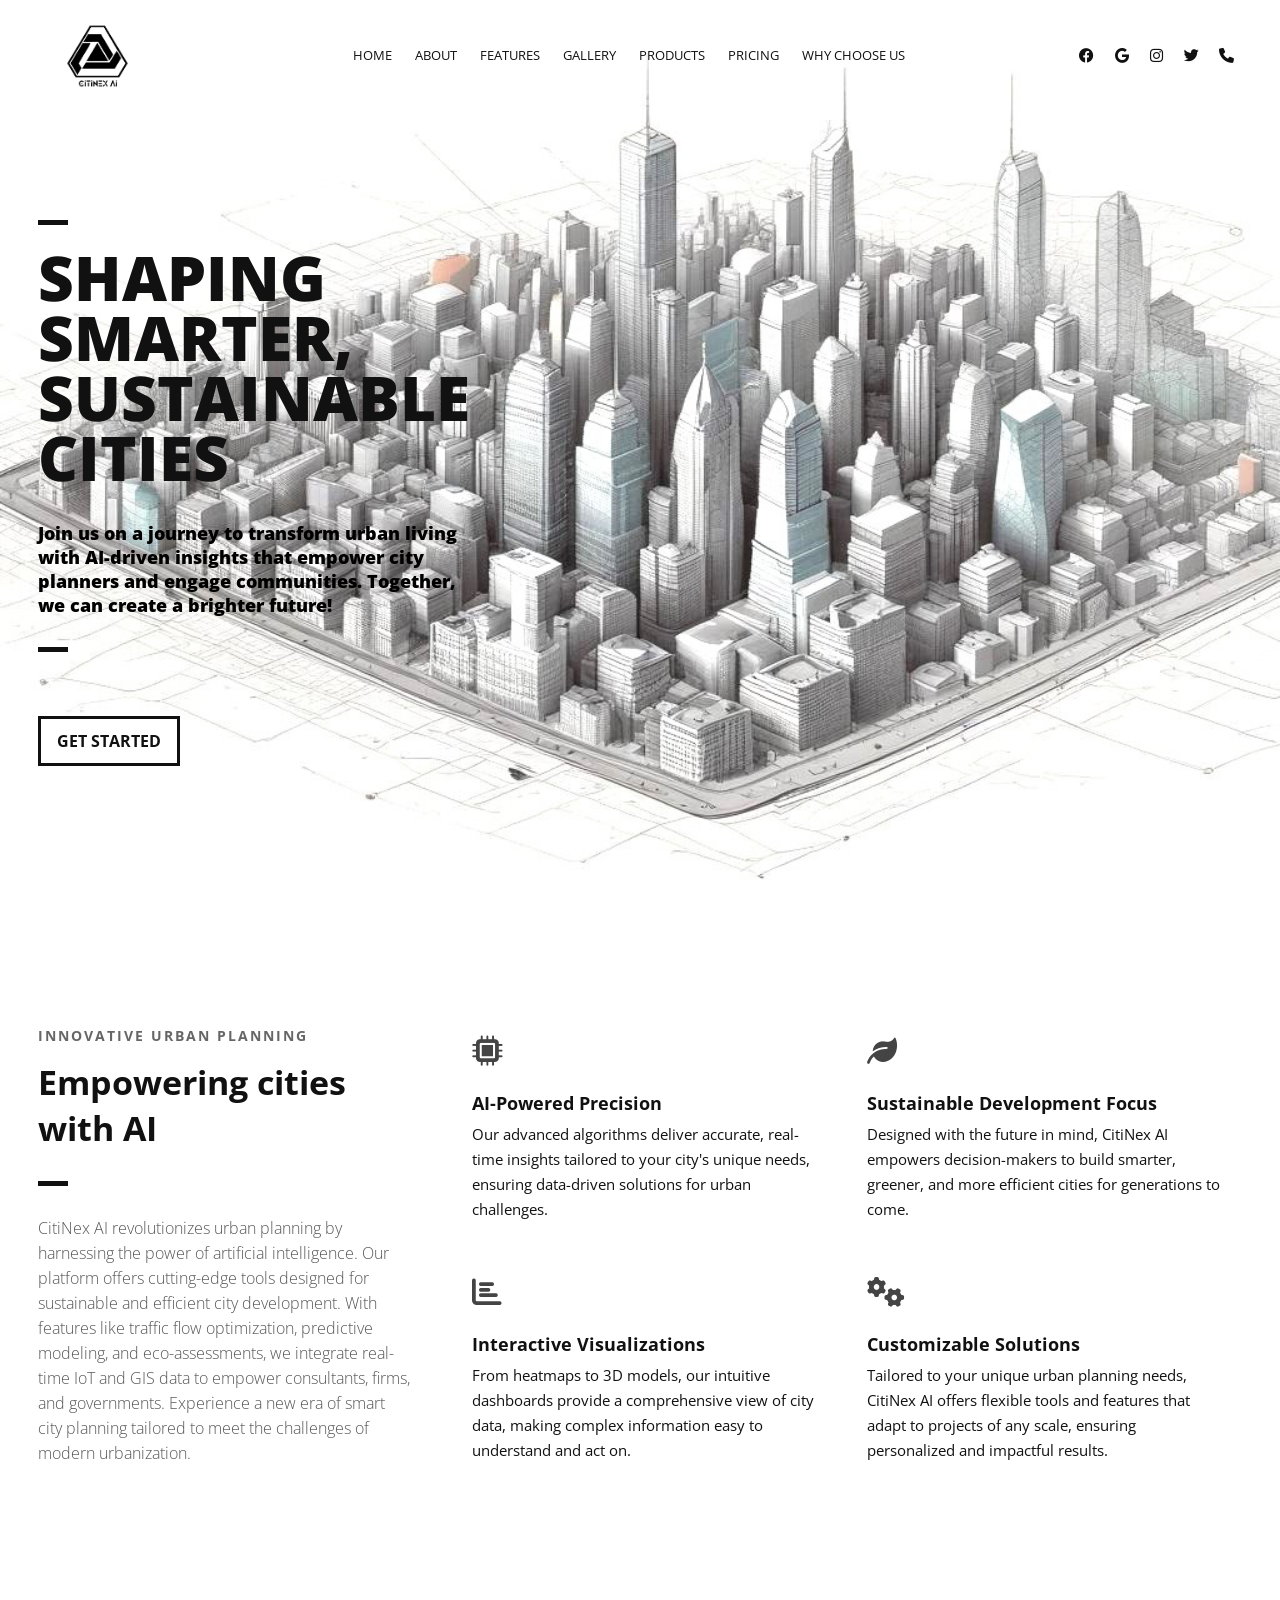
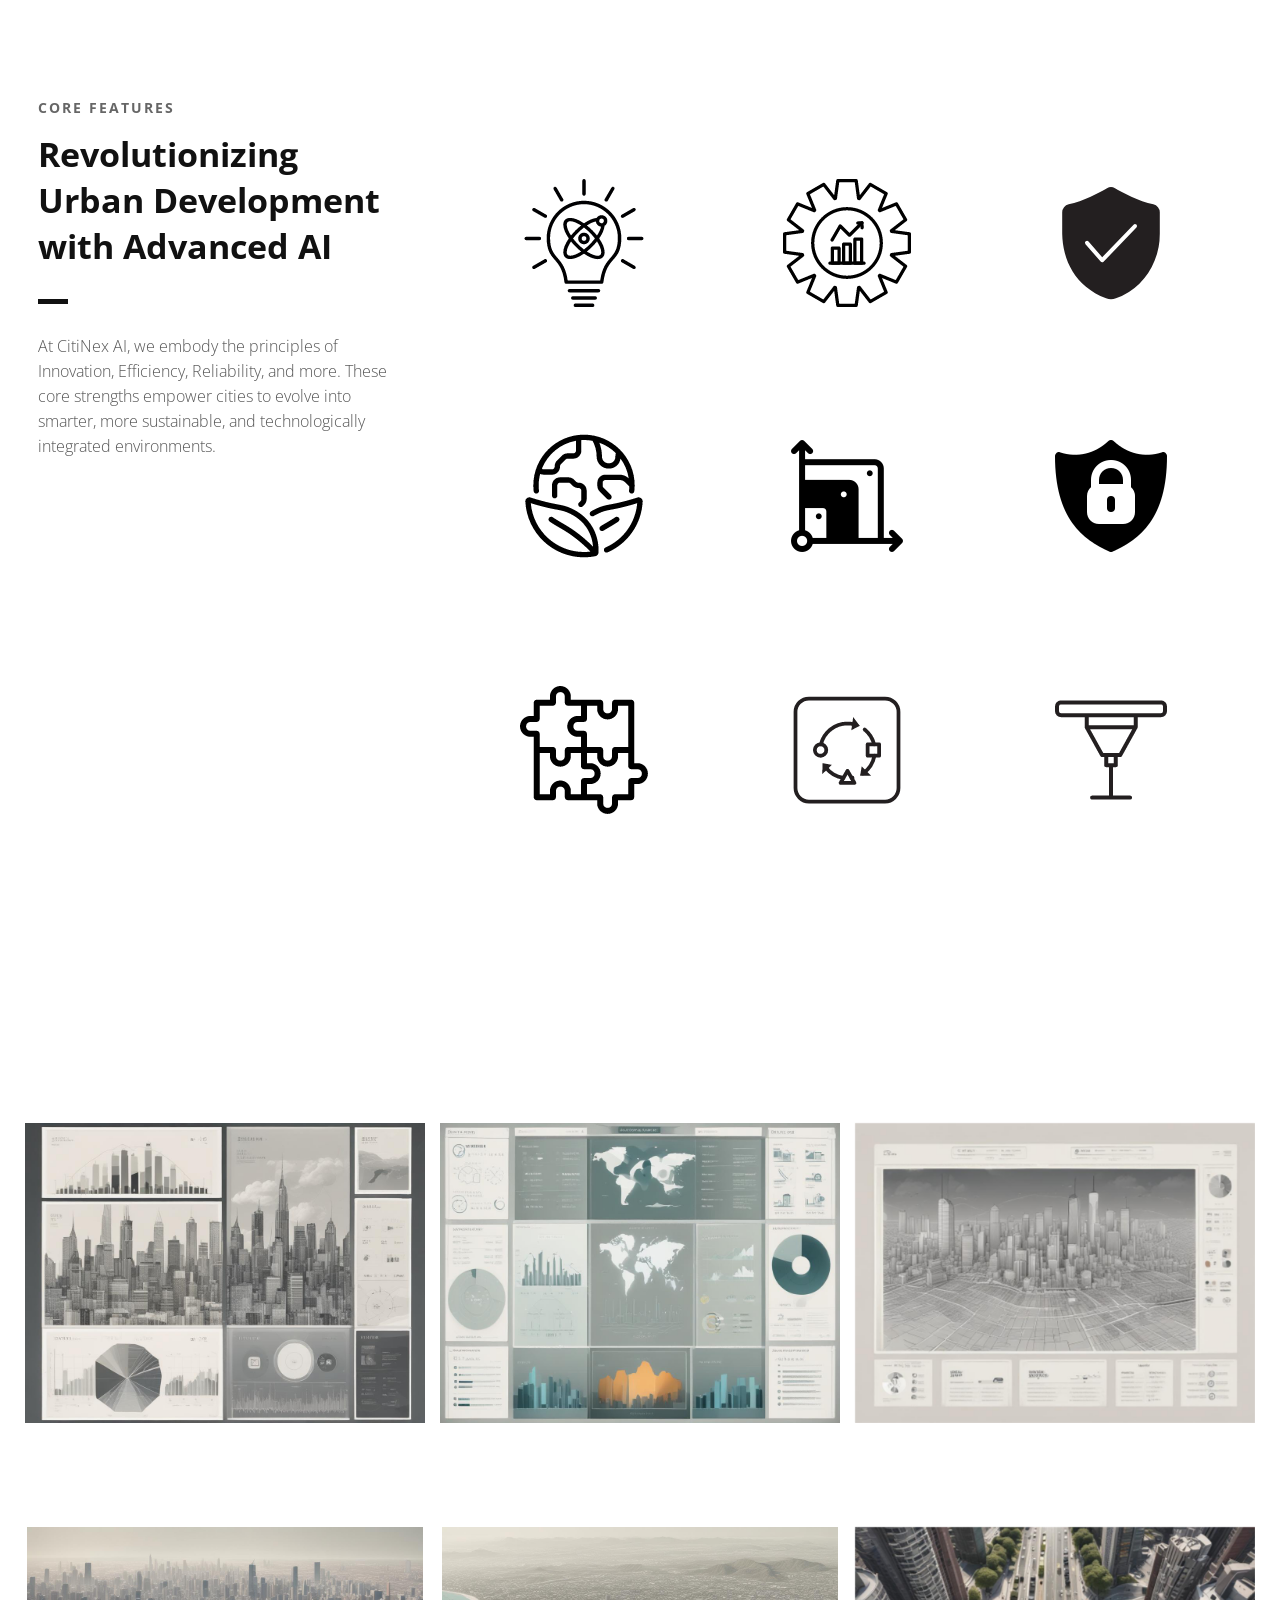
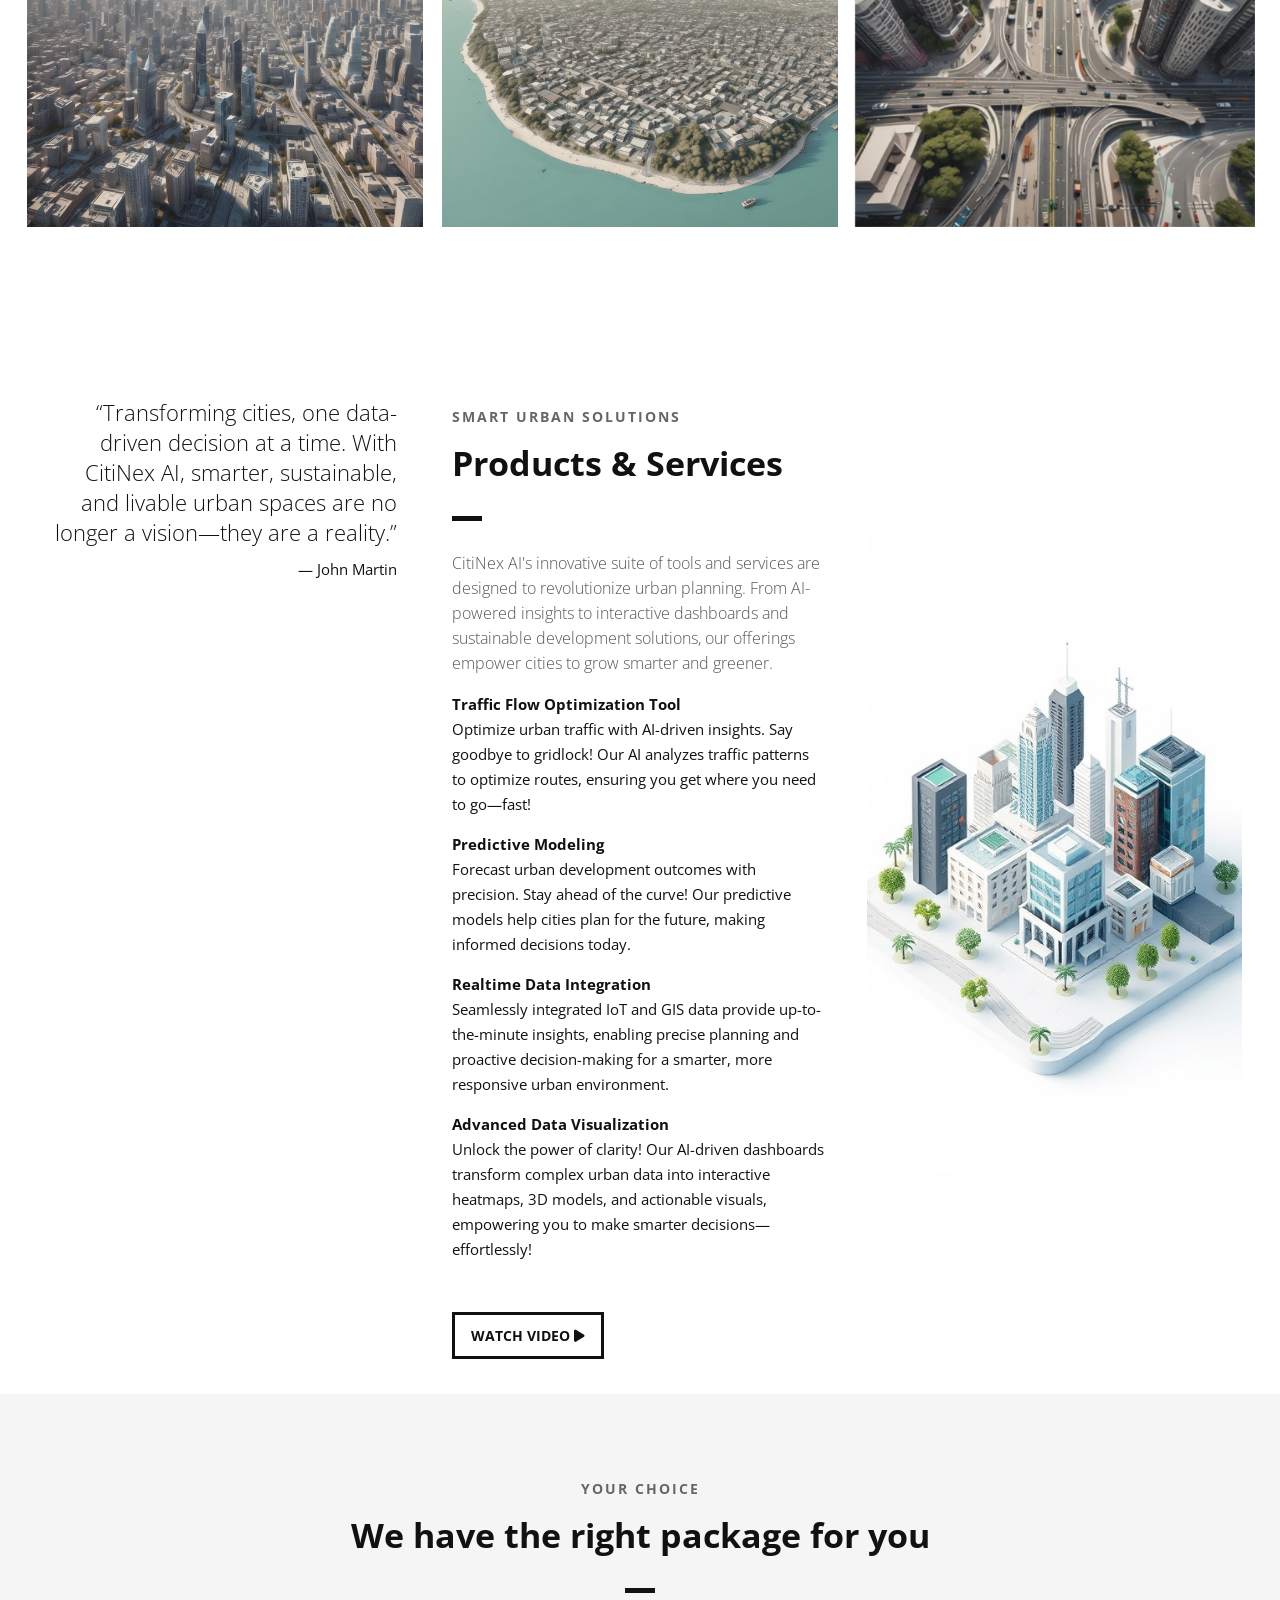
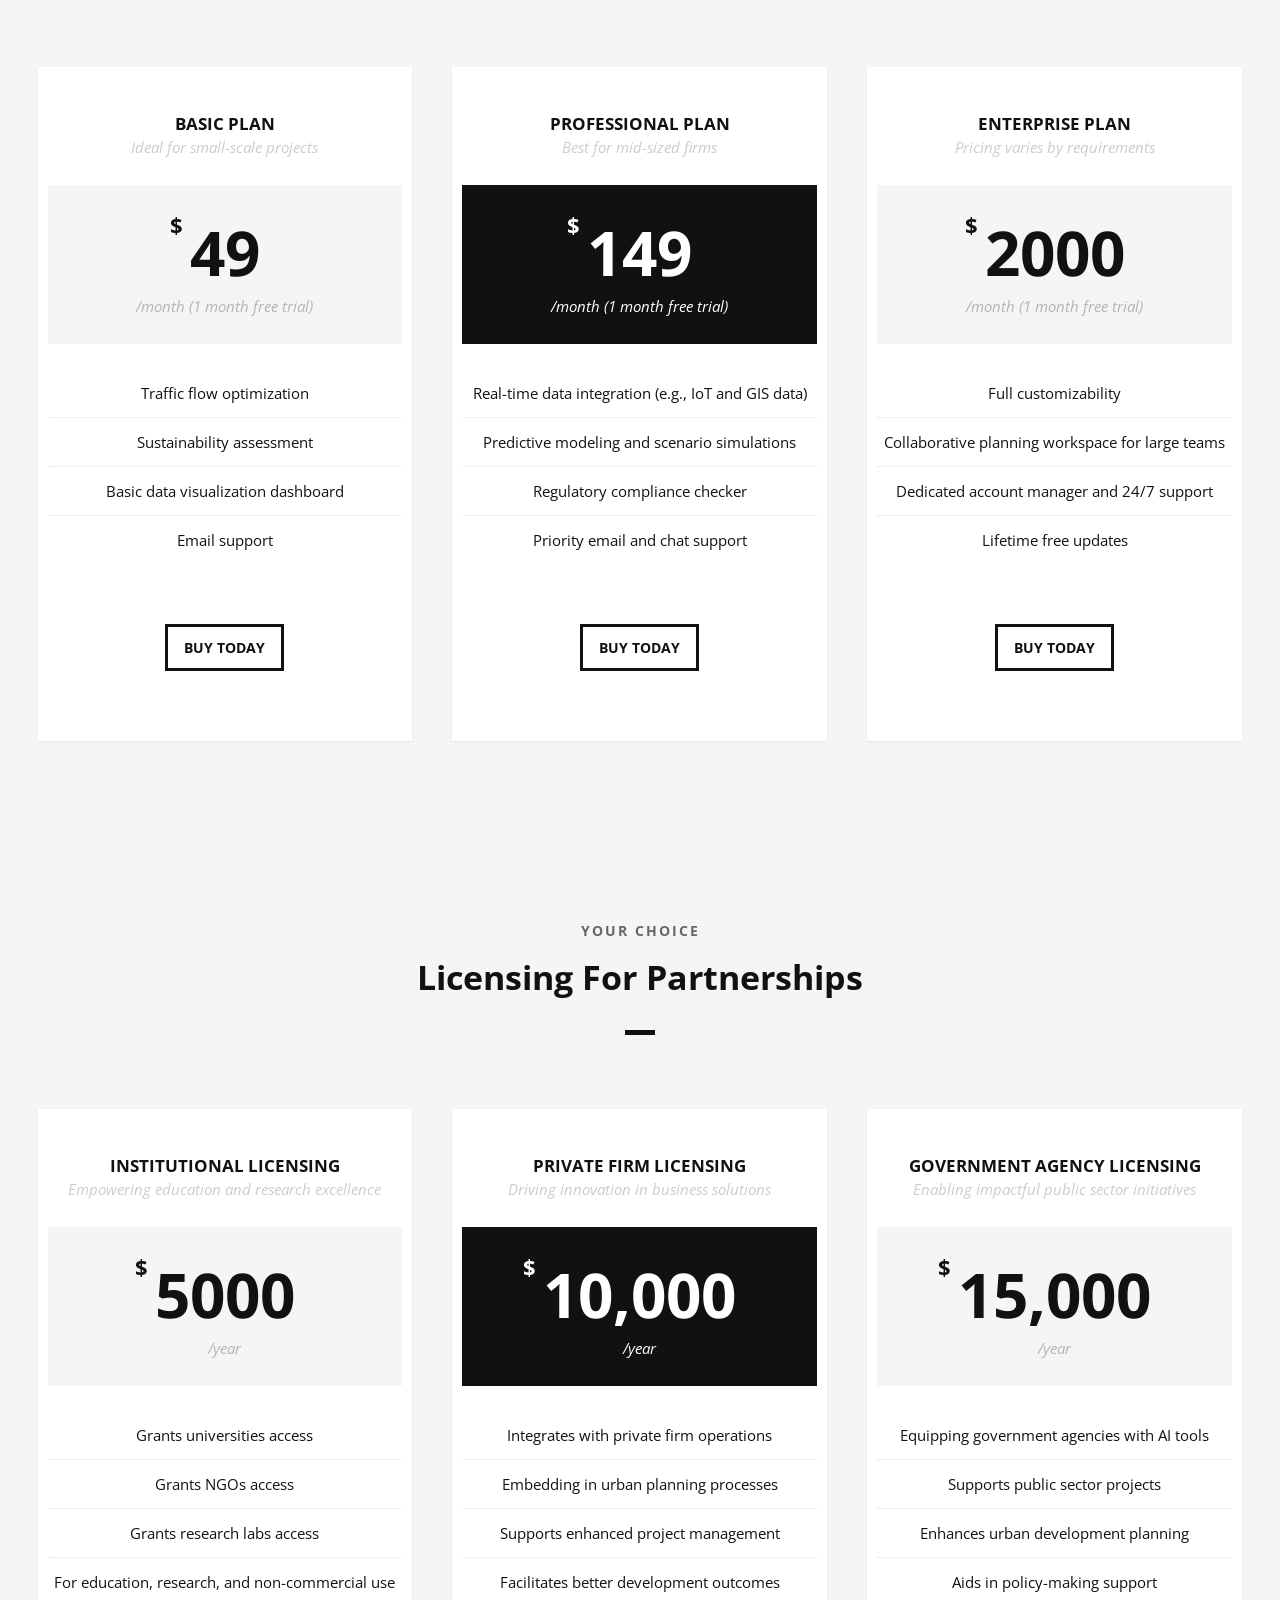
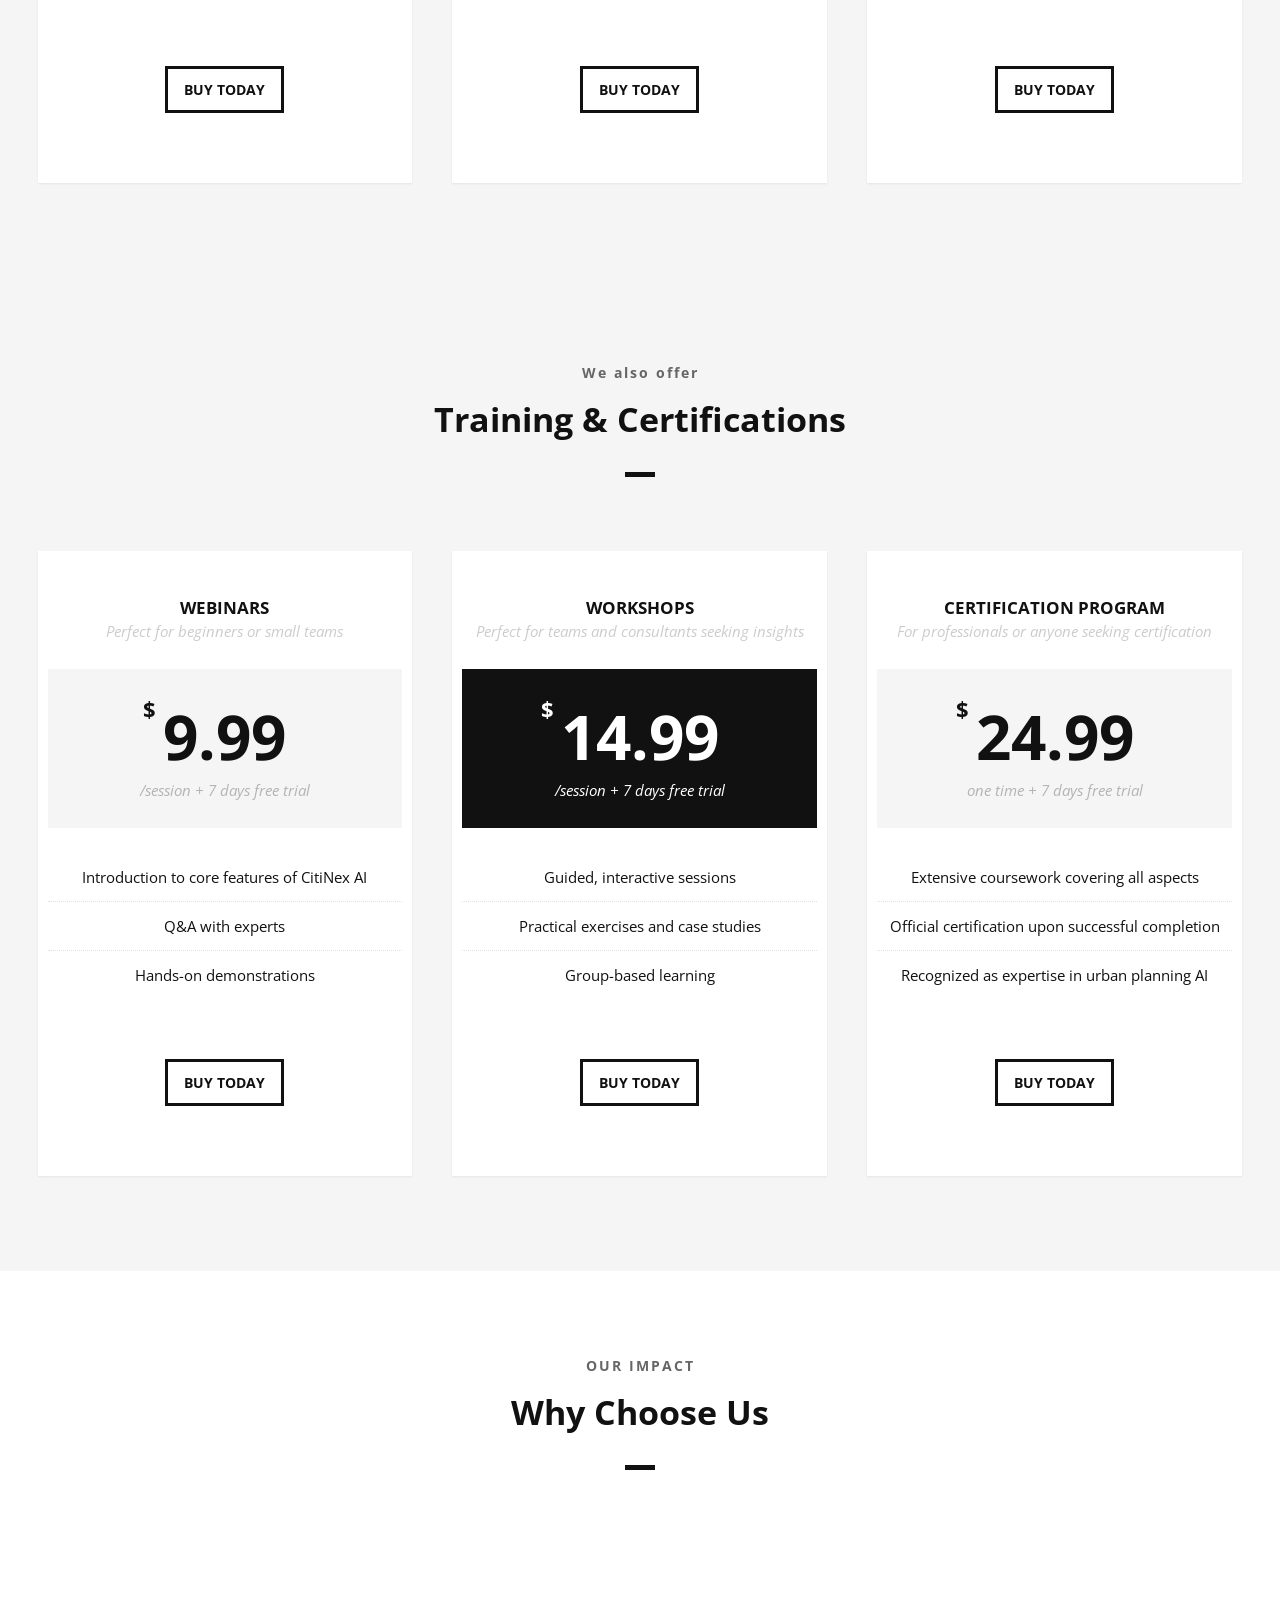
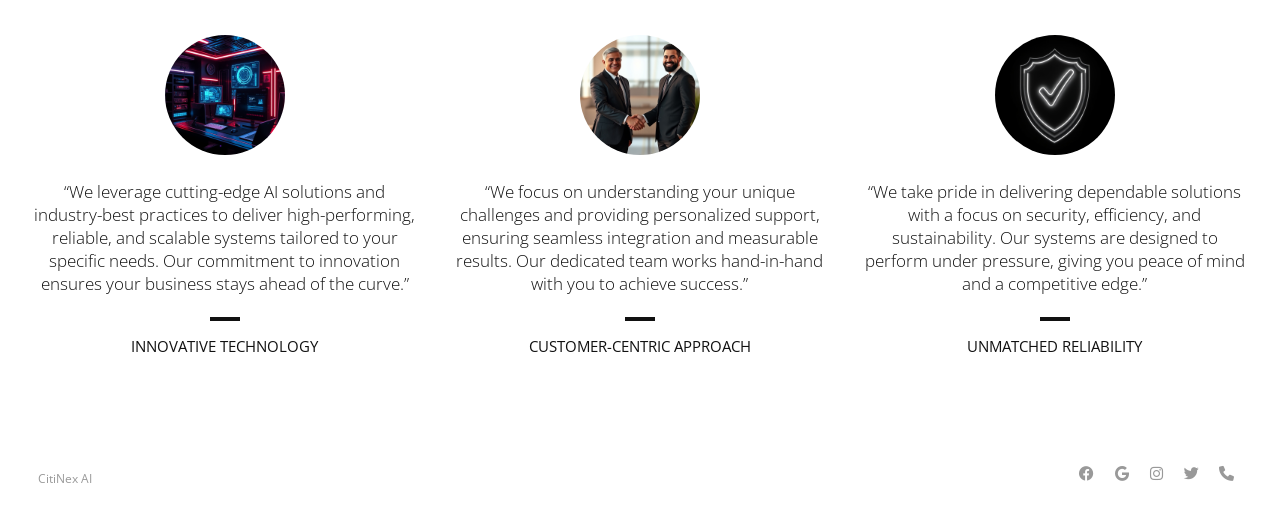
==== index.html @ ceec4169 "Add files via upload" ====
<!DOCTYPE html>
<html>
<head lang="en">
    <meta charset="UTF-8">

    <!--Title-->
    <title>CitiNex AI</title>

    <!--Meta Keywords and Description-->
    <meta name="keywords" content="">
    <meta name="description" content="">
    <meta name="viewport" content="width=device-width, initial-scale=1.0, user-scalable=no"/>

    <!--Favicon-->
    <link rel="shortcut icon" href="images/logo_1.png" title="Favicon"/>

    <!-- Main CSS Files -->
    <link rel="stylesheet" href="css/style.css">

    <!-- CitiNex AI Color CSS -->
    <link rel="stylesheet" href="css/citinex-color.css">

    <!--Icon Fonts - Font Awesome Icons-->
    <link rel="stylesheet" href="css/font-awesome.min.css">

    <!-- Animate CSS-->
    <link href="css/animate.css" rel="stylesheet" type="text/css">

    <!--Google Webfonts-->
    <link href='https://fonts.googleapis.com/css?family=Open+Sans:400,300,600,700,800' rel='stylesheet' type='text/css'>

    <link href="https://cdnjs.cloudflare.com/ajax/libs/font-awesome/5.15.4/css/all.min.css" rel="stylesheet">

    <link rel="stylesheet" href="https://cdnjs.cloudflare.com/ajax/libs/font-awesome/6.0.0-beta3/css/all.min.css">

</head>
<body>

<!-- Preloader -->
<div id="preloader">
    <div id="status" class="la-ball-triangle-path">
        <div></div>
        <div></div>
        <div></div>
    </div>
</div>
<!--End of Preloader-->



<div id="wrapper">

    <header id="banner" class="scrollto clearfix" data-enllax-ratio=".5">
        <div id="header" class="nav-collapse">
            <div class="row clearfix">
                <div class="col-1">

                    <!--Logo-->
                    <div id="logo">

                        <!--Logo shown on the banner-->
                        <img src="images/logo_0.png" id="banner-logo" alt="Landing Page"/>
                        <!--End of Banner Logo-->

                        <!-- Logo shown on the sticky Navigation Bar-->
                        <img src="images/logo_0.png" id="navigation-logo" alt="Landing Page"/>
                        <!--End of Navigation Logo-->

                    </div>
                    <!--End of Logo-->

                    <aside>

                        <!--Social Icons in Header-->
                        <ul class="social-icons">
                            <li>
                                <a target="_blank" title="Facebook" href="https://www.facebook.com/username">
                                    <i class="fab fa-facebook fa-1x"></i><span>Facebook</span>
                                </a>
                            </li>
                            <li>
                                <a target="_blank" title="Email citinexai@gmail.com" href="mailto:citinexai@gmail.com">
                                    <i class="fab fa-google fa-1x"></i><span>Gmail</span>
                                </a>
                            </li>
                            <li>
                                <a target="_blank" title="Instagram" href="http://www.instagram.com/username">
                                    <i class="fab fa-instagram fa-1x"></i><span>Instagram</span>
                                </a>
                            </li>
                            <li>
                                <a target="_blank" title="Twitter" href="http://www.twitter.com/username">
                                    <i class="fab fa-twitter fa-1x"></i><span>Twitter</span>
                                </a>
                            </li>
                            <li>
                                <a target="_blank" title="Call +1234567890" href="tel:+1234567890">
                                    <i class="fas fa-phone fa-1x"></i><span>Call Us</span>
                                </a>
                            </li>
                        </ul>
                        <!--End of Social Icons in Header-->

                    </aside>

                    <!--Main Navigation-->
                    <nav id="nav-main">
                        <ul>
                            <li>
                                <a href="#banner">Home</a>
                            </li>
                            <li>
                                <a href="#about">About</a>
                            </li>
                            <li>
                                <a href="#features">Features</a>
                            </li>
                            <li>
                                <a href="#gallery">Gallery</a>
                            </li>
                            <li>
                                <a href="#services">Products</a>
                            </li>
                            <li>
                                <a href="#pricing">Pricing</a>
                            </li>
                            <li>
                                <a href="#testimonials">Why Choose Us</a>
                            </li>
                        </ul>
                    </nav>
                    <!--End of Main Navigation-->

                    <div id="nav-trigger"><span></span></div>
                    <nav id="nav-mobile"></nav>

                </div>
            </div>
        </div><!--End of Header-->

        <!--Banner Content-->
        <div id="banner-content" class="row clearfix">

            <div class="col-38">

                <div class="section-heading">
                    <h1>SHAPING SMARTER, SUSTAINABLE CITIES</h1>
                    <h2>Join us on a journey to transform urban living with AI-driven insights that empower city planners and engage communities. Together, we can create a brighter future!</h2>
                </div>

                <!--Call to Action-->
                <a href="#" class="button">GET STARTED</a>
                <!--End Call to Action-->

            </div>

        </div><!--End of Row-->
    </header>

    <!--Main Content Area-->
    <main id="content">

        <!--Introduction-->
        <section id="about" class="introduction scrollto">

            <div class="row clearfix">

                <div class="col-3">
                    <div class="section-heading">
                        <h3>INNOVATIVE URBAN PLANNING</h3>
                        <h2 class="section-title">Empowering cities with AI</h2>
                        <p class="section-subtitle">CitiNex AI revolutionizes urban planning by harnessing the power of artificial intelligence. Our platform offers cutting-edge tools designed for sustainable and efficient city development. With features like traffic flow optimization, predictive modeling, and eco-assessments, we integrate real-time IoT and GIS data to empower consultants, firms, and governments. Experience a new era of smart city planning tailored to meet the challenges of modern urbanization.</p>
                    </div>

                </div>

                <div class="col-2-3">

                    <!--Icon Block-->
                    <div class="col-2 icon-block icon-top wow fadeInUp" data-wow-delay="0.1s">
                        <!--Icon-->
                        <div class="icon">
                            <i class="fa fa-microchip fa-2x"></i>
                        </div>
                        <!--Icon Block Description-->
                        <div class="icon-block-description">
                            <h4>AI-Powered Precision</h4>
                            <p>Our advanced algorithms deliver accurate, real-time insights tailored to your city's unique needs, ensuring data-driven solutions for urban challenges.
                            </p>
                        </div>
                    </div>
                    <!--End of Icon Block-->

                    <!--Icon Block-->
                    <div class="col-2 icon-block icon-top wow fadeInUp" data-wow-delay="0.3s">
                        <!--Icon-->
                        <div class="icon">
                            <i class="fa fa-leaf fa-2x"></i>
                        </div>
                        <!--Icon Block Description-->
                        <div class="icon-block-description">
                            <h4>Sustainable Development Focus</h4>
                            <p>Designed with the future in mind, CitiNex AI empowers decision-makers to build smarter, greener, and more efficient cities for generations to come.</p>
                        </div>
                    </div>
                    <!--End of Icon Block-->

                    <!--Icon Block-->
                    <div class="col-2 icon-block icon-top wow fadeInUp" data-wow-delay="0.5s">
                        <!--Icon-->
                        <div class="icon">
                            <i class="fa fa-bar-chart fa-2x"></i>
                        </div>
                        <!--Icon Block Description-->
                        <div class="icon-block-description">
                            <h4>Interactive Visualizations</h4>
                            <p>From heatmaps to 3D models, our intuitive dashboards provide a comprehensive view of city data, making complex information easy to understand and act on.</p>
                        </div>
                    </div>
                    <!--End of Icon Block-->

                     <!--Icon Block-->
                     <div class="col-2 icon-block icon-top wow fadeInUp" data-wow-delay="0.5s">
                        <!--Icon-->
                        <div class="icon">
                            <i class="fa fa-cogs fa-2x"></i>
                        </div>
                        <!--Icon Block Description-->
                        <div class="icon-block-description">
                            <h4>Customizable Solutions</h4>
                            <p>Tailored to your unique urban planning needs, CitiNex AI offers flexible tools and features that adapt to projects of any scale, ensuring personalized and impactful results.</p>
                        </div>
                    </div>
                    <!--End of Icon Block-->

                </div>

            </div>


        </section>
        <!--End of Introduction-->

         <!--Features-->
         <section id="features" class="scrollto clearfix">
            <div class="row clearfix">

                <div class="col-3">

                    <div class="section-heading">
                        <h3>CORE FEATURES</h3>
                        <h2 class="section-title">Revolutionizing Urban Development with Advanced AI</h2>
                        <p class="section-subtitle">At CitiNex AI, we embody the principles of Innovation, Efficiency, Reliability, and more. These core strengths empower cities to evolve into smarter, more sustainable, and technologically integrated environments.</p>
                    </div>

                </div>

                <div class="col-2-3">

                    <a href="#" class="col-3">
                        <img src="images/features-images/features-logo1.png" alt="features"/>
                        <div class="client-overlay"><span>Innovation</span></div>
                    </a>
                    <a href="#" class="col-3">
                        <img src="images/features-images/features-logo2.png" alt="features"/>
                        <div class="client-overlay"><span>Efficiency</span></div>
                    </a>
                    <a href="#" class="col-3">
                        <img src="images/features-images/features-logo3.png" alt="features"/>
                        <div class="client-overlay"><span>Reliability</span></div>
                    </a>
                    <a href="#" class="col-3">
                        <img src="images/features-images/features-logo4.png" alt="features"/>
                        <div class="client-overlay"><span>Sustainability</span></div>
                    </a>
                    <a href="#" class="col-3">
                        <img src="images/features-images/features-logo5.png" alt="features"/>
                        <div class="client-overlay"><span>Scalability</span></div>
                    </a>
                    <a href="#" class="col-3">
                        <img src="images/features-images/features-logo6.png" alt="features"/>
                        <div class="client-overlay"><span>Security</span></div>
                    </a>
                    <a href="#" class="col-3">
                        <img src="images/features-images/features-logo7.png" alt="features"/>
                        <div class="client-overlay"><span>Integration</span></div>
                    </a>
                    <a href="#" class="col-3">
                        <img src="images/features-images/features-logo8.png" alt="features"/>
                        <div class="client-overlay"><span>Adaptability</span></div>
                    </a>

                    <a href="#" class="col-3">
                        <img src="images/features-images/features-logo9.png" alt="features"/>
                        <div class="client-overlay"><span>Precision</span></div>
                    </a>

                </div>

            </div>
        </section>
        <!--End of Features-->


        <!--Gallery-->
        <aside id="gallery" class="row text-center scrollto clearfix" data-featherlight-gallery
                 data-featherlight-filter="a">

                <a href="images/gallery-images/gallery-image-1.jpg" data-featherlight="image" class="col-3 wow fadeIn"
                   data-wow-delay="0.1s"><img src="images/gallery-images/gallery-image-1.jpg" alt="Landing Page"/></a>
                <a href="images/gallery-images/gallery-image-2.jpg" data-featherlight="image" class="col-3 wow fadeIn"
                   data-wow-delay="0.3s"><img src="images/gallery-images/gallery-image-2.jpg" alt="Landing Page"/></a>
                <a href="images/gallery-images/gallery-image-3.jpg" data-featherlight="image" class="col-3 wow fadeIn"
                   data-wow-delay="0.5s"><img src="images/gallery-images/gallery-image-3.jpg" alt="Landing Page"/></a>
                <a href="images/gallery-images/gallery-image-4.jpg" data-featherlight="image" class="col-3 wow fadeIn"
                   data-wow-delay="1.1s"><img src="images/gallery-images/gallery-image-4.jpg" alt="Landing Page"/></a>
                <a href="images/gallery-images/gallery-image-5.jpg" data-featherlight="image" class="col-3 wow fadeIn"
                   data-wow-delay="0.9s"><img src="images/gallery-images/gallery-image-5.jpg" alt="Landing Page"/></a>
                <a href="images/gallery-images/gallery-image-6.jpg" data-featherlight="image" class="col-3 wow fadeIn"
                   data-wow-delay="0.7s"><img src="images/gallery-images/gallery-image-6.jpg" alt="Landing Page"/></a>

        </aside>
        <!--End of Gallery-->


        <!--Content Section-->
        <div id="services" class="scrollto clearfix">

            <div class="row no-padding-bottom clearfix">


                <!--Content Left Side-->
                <div class="col-3">
                    <!--User Testimonial-->
                    <blockquote class="testimonial text-right bigtest">
                        <q>Transforming cities, one data-driven decision at a time. With CitiNex AI, smarter, sustainable, and livable urban spaces are no longer a vision—they are a reality.</q>
                        <footer>— John Martin</footer>
                    </blockquote>
                    
                    <!-- End of Testimonial-->

                </div>
                <!--End Content Left Side-->

                <!--Content of the Right Side-->
                <div class="col-3">
                    <div class="section-heading">
                        <h3>SMART URBAN SOLUTIONS</h3>
                        <h2 class="section-title">Products & Services</h2>
                        <p class="section-subtitle">CitiNex AI's innovative suite of tools and services are designed to revolutionize urban planning. From AI-powered insights to interactive dashboards and sustainable development solutions, our offerings empower cities to grow smarter and greener.</p>
                    </div>
                    <p><strong>Traffic Flow Optimization Tool</strong> <br> Optimize urban traffic with AI-driven insights. Say goodbye to gridlock! Our AI analyzes traffic patterns to optimize routes, ensuring you get where you need to go—fast!
                    </p>
                    <p><strong>Predictive Modeling</strong> <br> Forecast urban development outcomes with precision. Stay ahead of the curve! Our predictive models help cities plan for the future, making informed decisions today.
                    </p>
                    <p><strong>Realtime Data Integration</strong> <br> Seamlessly integrated IoT and GIS data provide up-to-the-minute insights, enabling precise planning and proactive decision-making for a smarter, more responsive urban environment.
                    </p>
                    <p><strong>Advanced Data Visualization</strong> <br> Unlock the power of clarity! Our AI-driven dashboards transform complex urban data into interactive heatmaps, 3D models, and actionable visuals, empowering you to make smarter decisions—effortlessly!
                    </p>
                    
                    <a href="https://youtu.be/pFtscumON-s?si=l2wP1jxICu_HA014" target="_blank" class="button video">
                        WATCH VIDEO <i class="fa fa-play" aria-hidden="true"></i>
                    </a>                                       
                </div>
                <!--End Content Right Side-->

                <div class="col-3">
                    <img src="images/sustainable-city.jpg" alt="sustainable-city"/>
                </div>

            </div>


        </div>
        <!--End of Content Section-->

        <!--Pricing Table 1-->
        <section id="pricing" class="secondary-color text-center scrollto clearfix ">
            <div class="row clearfix">

                <div class="section-heading">
                    <h3>YOUR CHOICE</h3>
                    <h2 class="section-title">We have the right package for you</h2>
                </div>

                <!--Pricing Block-->
                <div class="pricing-block col-3 wow fadeInUp" data-wow-delay="0.4s">
                    <div class="pricing-block-content">
                        <h3>Basic Plan</h3>
                        <p class="pricing-sub">Ideal for small-scale projects</p>
                        <div class="pricing">
                            <div class="price"><span>$</span>49</div>
                            <p>/month (1 month free trial)</p>
                        </div>
                        <ul>
                            <li>Traffic flow optimization</li>
                            <li>Sustainability assessment</li>
                            <li>Basic data visualization dashboard</li>
                            <li>Email support</li>
                        </ul>
                        <a href="#" class="button">BUY TODAY</a>
                    </div>
                </div>
                <!--End Pricing Block-->

                <!--Pricing Block-->
                <div class="pricing-block featured col-3 wow fadeInUp" data-wow-delay="0.6s">
                    <div class="pricing-block-content">
                        <h3>Professional Plan</h3>
                        <p class="pricing-sub">Best for mid-sized firms</p>
                        <div class="pricing">
                            <div class="price"><span>$</span>149</div>
                            <p>/month (1 month free trial)</p>
                        </div>
                        <ul>
                            <li>Real-time data integration (e.g., IoT and GIS data)</li>
                            <li>Predictive modeling and scenario simulations</li>
                            <li>Regulatory compliance checker</li>
                            <li>Priority email and chat support</li>
                        </ul>
                        <a href="#" class="button">BUY TODAY</a>
                    </div>
                </div>
                <!--End Pricing Block-->

                <!--Pricing Block-->
                <div class="pricing-block col-3 wow fadeInUp" data-wow-delay="0.8s">
                    <div class="pricing-block-content">
                        <h3>Enterprise Plan</h3>
                        <p class="pricing-sub">Pricing varies by requirements</p>
                        <div class="pricing">
                            <div class="price"><span>$</span>2000</div>
                            <p>/month (1 month free trial)</p>
                        </div>
                        <ul>
                            <li>Full customizability</li>
                            <li>Collaborative planning workspace for large teams</li>
                            <li>Dedicated account manager and 24/7 support</li>
                            <li>Lifetime free updates</li>
                        </ul>
                        <a href="#" class="button">BUY TODAY</a>
                    </div>
                </div>
                <!--End Pricing Block-->

            </div>
        </section>
        <!--End of Pricing Table 1-->

         <!--Pricing Table 2-->
         <section id="pricing" class="secondary-color text-center scrollto clearfix ">
            <div class="row clearfix">

                <div class="section-heading">
                    <h3>YOUR CHOICE</h3>
                    <h2 class="section-title">Licensing For Partnerships</h2>
                </div>

                <!--Pricing Block-->
                <div class="pricing-block col-3 wow fadeInUp" data-wow-delay="0.4s">
                    <div class="pricing-block-content">
                        <h3>Institutional Licensing</h3>
                        <p class="pricing-sub">Empowering education and research excellence</p>
                        <div class="pricing">
                            <div class="price"><span>$</span>5000</div>
                            <p>/year</p>
                        </div>
                        <ul>
                            <li>Grants universities access</li>
                            <li>Grants NGOs access</li>
                            <li>Grants research labs access</li>
                            <li>For education, research, and non-commercial use</li>
                        </ul>
                        <a href="#" class="button">BUY TODAY</a>
                    </div>
                </div>
                <!--End Pricing Block-->

                <!--Pricing Block-->
                <div class="pricing-block featured col-3 wow fadeInUp" data-wow-delay="0.6s">
                    <div class="pricing-block-content">
                        <h3>Private Firm Licensing</h3>
                        <p class="pricing-sub">Driving innovation in business solutions</p>
                        <div class="pricing">
                            <div class="price"><span>$</span>10,000</div>
                            <p>/year</p>
                        </div>
                        <ul>
                            <li>Integrates with private firm operations</li>
                            <li>Embedding in urban planning processes</li>
                            <li>Supports enhanced project management</li>
                            <li>Facilitates better development outcomes</li>
                        </ul>
                        <a href="#" class="button">BUY TODAY</a>
                    </div>
                </div>
                <!--End Pricing Block-->

                <!--Pricing Block-->
                <div class="pricing-block col-3 wow fadeInUp" data-wow-delay="0.8s">
                    <div class="pricing-block-content">
                        <h3>Government Agency Licensing</h3>
                        <p class="pricing-sub">Enabling impactful public sector initiatives</p>
                        <div class="pricing">
                            <div class="price"><span>$</span>15,000</div>
                            <p>/year</p>
                        </div>
                        <ul>
                            <li>Equipping government agencies with AI tools</li>
                            <li>Supports public sector projects</li>
                            <li>Enhances urban development planning</li>
                            <li>Aids in policy-making support</li>
                        </ul>
                        <a href="#" class="button">BUY TODAY</a>
                    </div>
                </div>
                <!--End Pricing Block-->

            </div>
        </section>
        <!--End of Pricing Table 2-->

        <!--Pricing Table 3-->
        <section id="pricing" class="secondary-color text-center scrollto clearfix ">
            <div class="row clearfix">

                <div class="section-heading">
                    <h3>We also offer</h3>
                    <h2 class="section-title">Training & Certifications</h2>
                </div>

                <!--Pricing Block-->
                <div class="pricing-block col-3 wow fadeInUp" data-wow-delay="0.4s">
                    <div class="pricing-block-content">
                        <h3>Webinars</h3>
                        <p class="pricing-sub">Perfect for beginners or small teams</p>
                        <div class="pricing">
                            <div class="price"><span>$</span>9.99</div>
                            <p>/session + 7 days free trial</p>
                        </div>
                        <ul>
                            <li>Introduction to core features of CitiNex AI</li>
                            <li>Q&A with experts</li>
                            <li>Hands-on demonstrations</li>
                        </ul>
                        <a href="#" class="button">BUY TODAY</a>
                    </div>
                </div>
                <!--End Pricing Block-->

                <!--Pricing Block-->
                <div class="pricing-block featured col-3 wow fadeInUp" data-wow-delay="0.6s">
                    <div class="pricing-block-content">
                        <h3>Workshops</h3>
                        <p class="pricing-sub">Perfect for teams and consultants seeking insights</p>
                        <div class="pricing">
                            <div class="price"><span>$</span>14.99</div>
                            <p>/session + 7 days free trial</p>
                        </div>
                        <ul>
                            <li>Guided, interactive sessions</li>
                            <li>Practical exercises and case studies</li>
                            <li>Group-based learning</li>
                        </ul>
                        <a href="#" class="button">BUY TODAY</a>
                    </div>
                </div>
                <!--End Pricing Block-->

                <!--Pricing Block-->
                <div class="pricing-block col-3 wow fadeInUp" data-wow-delay="0.8s">
                    <div class="pricing-block-content">
                        <h3>Certification Program</h3>
                        <p class="pricing-sub">For professionals or anyone seeking certification</p>
                        <div class="pricing">
                            <div class="price"><span>$</span>24.99</div>
                            <p>one time + 7 days free trial</p>
                        </div>
                        <ul>
                            <li>Extensive coursework covering all aspects</li>
                            <li>Official certification upon successful completion</li>
                            <li>Recognized as expertise in urban planning AI</li>
                        </ul>
                        <a href="#" class="button">BUY TODAY</a>
                    </div>
                </div>
                <!--End Pricing Block-->

            </div>
        </section>
        <!--End of Pricing Table 3-->

         <!--Why Choose Us-->
         <aside id="testimonials" class="scrollto text-center" data-enllax-ratio=".2">

            <div class="row clearfix">

                <div class="section-heading">
                    <h3>OUR IMPACT</h3>
                    <h2 class="section-title">Why Choose Us</h2>
                </div>

                <!--1-->
                <blockquote class="col-3 testimonial classic">
                    <img src="images/us-images/futuristic-workspace.jpg" alt="futuristic-workspace"/>
                    <q>We leverage cutting-edge AI solutions and industry-best practices to deliver high-performing, reliable, and scalable systems tailored to your specific needs. Our commitment to innovation ensures your business stays ahead of the curve.</q>
                    <footer>INNOVATIVE TECHNOLOGY</footer>
                </blockquote>
                <!-- End of 1-->

                <!--2-->
                <blockquote class="col-3 testimonial classic">
                    <img src="images/us-images/customer-centric-approach.jpg" alt="customer-centric-approach"/>
                    <q>We focus on understanding your unique challenges and providing personalized support, ensuring seamless integration and measurable results. Our dedicated team works hand-in-hand with you to achieve success.</q>
                    <footer>CUSTOMER-CENTRIC APPROACH</footer>
                </blockquote>
                <!-- End of 2-->

                <!--3-->
                <blockquote class="col-3 testimonial classic">
                    <img src="images/us-images/unmatched-reliability.jpg" alt="unmatched-reliability"/>
                    <q>We take pride in delivering dependable solutions with a focus on security, efficiency, and sustainability. Our systems are designed to perform under pressure, giving you peace of mind and a competitive edge.</q>
                    <footer>UNMATCHED RELIABILITY</footer>
                </blockquote>
                <!-- End of 3-->

            </div>

        </aside>
        <!--End of Why Choose Us-->

    </main>
    <!--End Main Content Area-->


    <!--Footer-->
    <footer id="landing-footer" class="clearfix">
        <div class="row clearfix">

            <p id="copyright" class="col-2"><a href="#">CitiNex AI</a></p>

            <!--Social Icons in Footer-->
            <ul class="col-2 social-icons">
                <li>
                    <a target="_blank" title="Facebook" href="https://www.facebook.com/username">
                        <i class="fab fa-facebook fa-1x"></i><span>Facebook</span>
                    </a>
                </li>
                <li>
                    <a target="_blank" title="Email citinexai@gmail.com" href="mailto:citinexai@gmail.com">
                        <i class="fab fa-google fa-1x"></i><span>Gmail</span>
                    </a>
                </li>
                <li>
                    <a target="_blank" title="Instagram" href="http://www.instagram.com/username">
                        <i class="fab fa-instagram fa-1x"></i><span>Instagram</span>
                    </a>
                </li>
                <li>
                    <a target="_blank" title="Twitter" href="http://www.twitter.com/username">
                        <i class="fab fa-twitter fa-1x"></i><span>Twitter</span>
                    </a>
                </li>
                <li>
                    <a target="_blank" title="Call +1234567890" href="tel:+1234567890">
                        <i class="fas fa-phone fa-1x"></i><span>Call Us</span>
                    </a>
                </li>
            </ul>
            <!--End of Social Icons in Footer-->
        </div>
    </footer>
    <!--End of Footer-->

</div>

<!-- JavaScript resources -->
<script src="js/jquery.1.8.3.min.js"></script>
<script src="js/wow.min.js"></script>
<script src="js/featherlight.min.js"></script>
<script src="js/featherlight.gallery.min.js"></script>
<script src="js/jquery.enllax.min.js"></script>
<script src="js/jquery.scrollUp.min.js"></script>
<script src="js/jquery.easing.min.js"></script>
<script src="js/jquery.stickyNavbar.min.js"></script>
<script src="js/jquery.waypoints.min.js"></script>
<script src="js/images-loaded.min.js"></script>
<script src="js/lightbox.min.js"></script>
<script src="js/site.js"></script>


</body>
</html>
---- css/style.css ----
/* 

1. Default and Reset styles
- 1.1 Input Elements
2. Global elements
- 2.1 Header
- 2.2 Logo
- 2.3 Buttons
- 2.4 Navigation
- 2.5 Social Elements
- 2.6 Images
3. Fonts and Headings
4. Banner
5. Content Elements
- 5.1 Icons
- 5.2 Parallax Elements
- 5.3 Divider
6. Landing Page Sections
- 6.1 Features
- 6.2 Gallery
- 6.3 Products & Services
- 6.4 Video
- 6.5 Pricing Table
- 6.6 Why Choose Us
7. Footer


/*------------------------------------------------------------------------------------------*/
/* 1. Defaults & Reset of specific styles across browsers */
/*------------------------------------------------------------------------------------------*/

*, *:before, *:after {
    -webkit-box-sizing: border-box;
    -moz-box-sizing: border-box;
    box-sizing: border-box;
}

body, div, dl, dt, dd, ul, ol, li, h1, h2, h3, h4, h5, h6, pre, form, blockquote, th, td {
    margin: 0;
    padding: 0;
    direction: ltr;
}

body {
    margin: 0;
    padding: 0;
    -webkit-font-smoothing: antialiased;
    overflow-x: hidden;
}

p {
    line-height: 25px;
}

.row img {
    height: auto;
    max-width: 100%;
    margin-top: 25%;
}

a {
    text-decoration: none;
    line-height: inherit;
    -webkit-transition: opacity 0.3s ease-out;
    -moz-transition: opacity 0.3s ease-out;
    -o-transition: opacity 0.3s ease-out;
    transition: opacity 0.3s ease-out;
}

iframe {
    border: 0 !important;
}

.parallax-window {
    min-height: 400px;
    background: transparent;
}

figure {
    margin: 0;
}
/* --------- 1.1 Input Elements ---------- */

input, textarea {
    border: 1px solid #e1e1e1;
    padding: 10px;
    -webkit-transition: all .3s linear;
    -moz-transition: all .3s linear;
    transition: all .3s linear;
    border-radius: 3px;
}

input {
    height: 40px;
    margin: 3px 0;
    outline: none;
    line-height: normal;
    font-size: 14px;
}

input[type="submit"] {
    cursor: pointer;
    border-style: solid;
    border-width: 2px;
    padding-top: 0;
    padding-bottom: 0;
}

select {
    border: 1px solid #e1e1e1;
    height: 40px;
    padding: 5px;
}

input:focus, textarea:focus {
    box-shadow: inset 0 1px 3px rgba(0, 0, 0, 0.1);
}

*:focus {
    outline: none;
}

/*------------------------------------------------------------------------------------------*/
/* 2. Layout Elements */
/*------------------------------------------------------------------------------------------*/

section {
    clear: both;
    overflow: hidden;
}

/* Rows and Columns */

.row {
    max-width: 1245px;
    margin: 0 auto;
    padding: 75px 0;
    position: relative;
}

.no-padding-bottom .row, .no-padding-bottom div, .no-padding-bottom.row {
    padding-bottom: 0;
}

.no-padding-top.row, .no-padding-top div {
    padding-top: 0;
}

.big-padding-top {
    padding-top: 75px !important;
}

.big-padding-bottom {
    padding-bottom: 85px !important;
}

/* Targets all elements */

[class*='col-'] {
    float: left;
    padding: 20px;
}

#clients .col-2-3 [class*='col-'] {
    padding: 0;
}

/* Clearfix */

.clearfix:after {
    content: "";
    display: table;
    clear: both;
}

/* Main Widths */

.col-1 {
    width: 100%;
}

.col-2 {
    width: 50%;
}

.col-3 {
    width: 33.33%;
}

.col-4 {
    width: 25%;
}

.col-5 {
    width: 20%;
}

.col-6 {
    width: 16.6666666667%;
}

.col-7 {
    width: 14.2857142857%;
}

.col-8 {
    width: 12.5%;
}

.col-9 {
    width: 11.1111111111%;
}

.col-10 {
    width: 10%;
}

.col-11 {
    width: 9.09090909091%;
}

.col-12 {
    width: 8.33%;
}

.col-2-3 {
    width: 66.66%;
}

.col-3-4 {
    width: 75%;
}

.col-9-10 {
    width: 90%;
}

/* Golden Ratio */
.col-61 {
    width: 61.8%;
}

.col-38 {
    width: 38.2%;
}

/* --------- 2.1 Header --------- */

#header {
    height: 71px !important;
    overflow: visible;
    z-index: 9999;
    width: 100%;
    position: absolute !important;
}

#header .row {
    padding: 0;
}

#header aside {
    text-align: right;
}

#header ul {
    text-align: center;
}

#header li {
    display: inline-block;
    list-style: none;
    margin: 0;
}

/* --------- 2.2 Logo ---------- */

#logo {
    float: left;
    height: 71px;
    line-height: 66px;
    margin-right: 15px;
}

#logo h1, #logo h2 {
    display: inline-block;
}

#banner #logo h1 {
    font-size: 28px;
    margin-right: 10px;
    font-weight: 900;
    padding: 0;
}

#logo h2 {
    font-size: 18px;
    padding: 0;
}

#logo img {
    max-height: 100px;
    vertical-align: middle;
    margin-right: 15px;
    margin-top: -18px;
}

#navigation-logo {
    display: none;
}

.nav-solid #logo #banner-logo {
    display: none;
}

.nav-solid #logo #navigation-logo {
    display: inline-block;
}

/* --------- 2.3 Buttons ---------- */

.call-to-action {
    padding: 35px 0 35px 0;
}

/*Style*/

.button {
    font-size: 16px;
    margin: 35px 0;
    padding: 11px 16px;
    -webkit-transition: all .3s linear;
    -moz-transition: all .3s linear;
    transition: all .3s linear;
    display: inline-block;
    border-width: 3px;
    border-style: solid;
}

/* Play Button */

#video-section {
    position:relative;
}

.play-video {
    height:110px;
    position:absolute;
    top:50%;
    margin-top:-110px;
    width:100%;
}

.play-icon {
    display: inline-block;
    font-size: 0px;
    cursor: pointer;
    margin: 45px auto;
    width: 110px;
    height: 110px;
    border-radius: 50%;
    text-align: center;
    position: relative;
    z-index: 1;
}

.play-icon:after {
    pointer-events: none;
    position: absolute;
    width: 100%;
    height: 100%;
    border-radius: 50%;
    content: '';
    -webkit-box-sizing: content-box;
    -moz-box-sizing: content-box;
    box-sizing: content-box;
}

.play-icon:before {
    font-family: 'fontawesome';
    content: '\f144';
    speak: none;
    font-size: 74px;
    line-height: 110px;
    font-style: normal;
    font-weight: normal;
    font-variant: normal;
    text-transform: none;
    display: block;
    -webkit-font-smoothing: antialiased;
    color:#fff;
}

.play-video .play-icon {
    background: rgba(255, 255, 255, 0.5);
    -webkit-transition: -webkit-transform ease-out 0.3s, background 0.4s;
    -moz-transition: -moz-transform ease-out 0.3s, background 0.4s;
    transition: transform ease-out 0.3s, background 0.4s;
}

.play-video .play-icon:after {
    top: 0;
    left: 0;
    padding: 0;
    z-index: -1;
    box-shadow: 0 0 0 2px rgba(255, 255, 255, 0.1);
    opacity: 0;
    -webkit-transform: scale(0.9);
    -moz-transform: scale(0.9);
    -ms-transform: scale(0.9);
    transform: scale(0.9);
}

.play-video .play-icon:hover {
    background: rgba(255, 255, 255, 0.05);
    -webkit-transform: scale(0.93);
    -moz-transform: scale(0.93);
    -ms-transform: scale(0.93);
    transform: scale(0.93);
    color: #fff;
}


/* --------- 2.4 Navigation ---------- */

#header {
    font-size: 13px;
}

#header aside {
    float: right;
}

#header nav ul {
    text-transform: uppercase;

}

#header nav a {
    height: 71px;
    line-height: 71px;
    display: block;
    padding: 0 10px;
}

#header nav a:hover {
    opacity: 0.6;
}

/*Navigation Solid*/

#header.nav-solid [class*='col-'] {
    padding: 0 20px;
}

#header.nav-solid {
    background: #fff;
    box-shadow: 2px 0px 3px rgba(0, 0, 0, 0.2);
    position: fixed !important;
    left:0;
}

#header.nav-solid nav a {
    border-bottom: 3px solid;
    border-color: #fff;
    -webkit-transition: all 0.3s ease-out;
    -moz-transition: all 0.3s ease-out;
    -o-transition: all 0.3s ease-out;
    transition: all 0.3s ease-out;
}

#header.nav-solid nav a:hover {
    opacity: 1;
}

/* Social Elements when Solid*/

#header.nav-solid .social-icons a {
    -webkit-transition: all 0.3s ease-out;
    -moz-transition: all 0.3s ease-out;
    -o-transition: all 0.3s ease-out;
    transition: all 0.3s ease-out;
    opacity: 0.5;
}

#header.nav-solid .social-icons a:hover {
    opacity: 1;
    color: #e4473c;
}

/* Responsive Nav Styling */

#nav-trigger {
    display: none;
    text-align: right;
}

#nav-trigger span {
    display: inline-block;
    width: 38px;
    height: 71px;
    color: #111;
    cursor: pointer;
    text-transform: uppercase;
    font-size: 22px;
    text-align: center;
    border-top-right-radius: 5px;
    border-top-left-radius: 5px;
    -webkit-transition: all 0.3s ease-out;
    -moz-transition: all 0.3s ease-out;
    -o-transition: all 0.3s ease-out;
    transition: all 0.3s ease-out;
}

#nav-trigger span:after {
    font-family: "fontAwesome";
    display: inline-block;
    width: 38px;
    height: 71px;
    line-height: 75px;
    text-align: center;
    content: "\f0c9";
    border-top-right-radius: 5px;
    border-top-left-radius: 5px;
}

#nav-trigger span.open:after {
    content: "\f00d";
}

#nav-trigger span:hover, .nav-solid #nav-trigger span.open:hover, .nav-solid #nav-trigger span:hover {
    opacity: 0.6;
}

#nav-trigger span.open, #nav-trigger span.open:hover {
    color: #111;
}

.nav-solid #nav-trigger span.open:hover {
    color: #999;
}

.nav-solid #nav-trigger span {
    color: #999;
    opacity: 1;
}

nav#nav-mobile {
    position: relative;
    display: none;
}

nav#nav-mobile ul {
    display: none;
    list-style-type: none;
    position: absolute;
    left: 0;
    right: 0;
    margin-left: -20px;
    margin-right: -20px;
    padding-top: 10px;
    padding-bottom: 10px;
    text-align: center;
    background-color: #fff;
    box-shadow: 0 5px 3px rgba(0, 0, 0, 0.2);
}

nav#nav-mobile ul:after {
    display: none;
}

nav#nav-mobile li {
    margin: 0 20px;
    float: none;
    text-align: left;
    border-bottom: 1px solid #e1e1e1;
}

nav#nav-mobile li:last-child {
    border-bottom: none;
}

.nav-solid nav#nav-mobile li {
    border-top: 1px solid #e1e1e1;
    border-bottom: none;
}

nav#nav-mobile a {
    display: block;
    padding: 12px 0;
    color: #333;
    width: 100%;
    height: auto;
    line-height: normal;
    display: block;
    border-bottom: none !important;
    -webkit-transition: all 0.3s ease-out;
    -moz-transition: all 0.3s ease-out;
    -o-transition: all 0.3s ease-out;
    transition: all 0.3s ease-out;
}

nav#nav-mobile a:hover {
    background: #fafafa;
    opacity: 1;
}

/* --------- 2.5 Social Elements ---------- */

#header .col-4 {
    text-align: right;
}

.social-icons {
    display: inline-block;
    list-style: none;
}

.social-icons a {
    display: inline-block;
    width: 32px;
    text-align: center;
}

.social-icons a:hover {
    opacity: 0.7;
}

.social-icons span {
    display: none;
}

#header .social-icons {
    margin-top: 27px;
}

/* --------- 2.6 Images ---------- */

/*Alignment*/

img {
    vertical-align: top;
}

.image-center {
    display: block;
    margin: 0 auto;
}

a img {
    border: none;
    -webkit-transition: all 0.3s ease-out;
    -moz-transition: all 0.3s ease-out;
    -o-transition: all 0.3s ease-out;
    transition: all 0.3s ease-out;
    -webkit-backface-visibility: hidden;
}

a img:hover {
    opacity: 0.7;
}

/*------------------------------------------------------------------------------------------*/
/* 3. Fonts */
/*------------------------------------------------------------------------------------------*/

h1 {
    padding: 20px 0;
}

h2 {
    padding: 14px 0;
}

h3 {
    padding: 10px 0;
}

h4 {
    padding: 7px 0;
}

h5 {
    padding: 7px 0;
}

h6 {
    padding: 7px 0;
}

/* Text Alignment */

.text-left {
    text-align: left;
}

.text-center {
    text-align: center;
}

.text-right {
    text-align: right;
}

/* Section Headings */

.section-heading {
    padding: 0 0 15px 0;
}

.section-subtitle {
    font-size: 18px;
    padding-top: 0;
}

.section-heading h3 {
    font-size: 14px;
    font-weight: bold;
    color: #666;
    letter-spacing: 2px;
    padding-bottom: 0;
}

/*------------------------------------------------------------------------------------------*/
/* 4. Banner */
/*------------------------------------------------------------------------------------------*/

#banner {
    background-size: cover;
}

#banner-content.row {
    padding-top: 170px;
    padding-bottom: 100px;
}

#banner h1 {
    padding-top: 5%;
}

#banner .section-heading:before {
    content: "";
    display: block;
    width: 30px;
    height: 5px;
    margin-top: 30px;
}



/*------------------------------------------------------------------------------------------*/
/* 5. Content Elements */
/*------------------------------------------------------------------------------------------*/

/* --------- 5.1 Icons ---------- */

/*Font Icon sizes*/

.fa-1x {
    font-size: 15px !important;
}

/*Icon Block*/

.icon-block {
    position:relative;
}

.icon-block h4 {
    font-weight: bold;
    padding-top: 0;
}

.icon-block .icon {
    position: absolute;
}

.icon-block p {
    margin-top: 0;
}

/* Icon Left*/

.icon-left .icon {
    left: 15;
}

.icon-left .icon-block-description {
    padding-left: 50px;
}

/* Icon Right */

.icon-right .icon {
    right: 15;
}

.icon-right .icon-block-description {
    padding-right: 50px;
}

/* Icon Above */

.icon-top {
    display: block;
}

.icon-top .icon {
    position: relative;
    display: block;
}

.icon-top .icon-block-description {
    padding-top: 25px;
}

/* --------- 5.2 Parallax Elements ---------- */

.banner-parallax-1, .banner-parallax-2, .banner-parallax-3 {
    min-height: 350px;
}

/* --------- 5.3 Divider ---------- */

.divider {
    position: relative;
    width: 40%;
    height: 20px;
    line-height: 20px;
    margin: 10px auto 5px auto;
    clear: both;
    text-align: center;
}

.divider-inner {
    position: absolute;
    height: 1px;
    width: 100%;
    top: 50%;
    margin-top: -1px;
    border-top: 1px solid;
    border-color: #e1e1e1;
}

.divider i {
    background: #fff;
    position: relative;
    top: -11px;
    padding: 0 5px 0 5px;
    color: #e1e1e1;
}

/*------------------------------------------------------------------------------------------*/
/* 6. Landing Page Sections */
/*------------------------------------------------------------------------------------------*/

/* --------- 6.1 Introduction ---------- */

.introduction img.featured {
    padding: 55px 0 0 0;
}

/* --------- 6.2 Features ---------- */

.features.row {
    padding-left: 5%;
    padding-right: 5%;
}

.features div:nth-child(4) {
    clear: both;
}

/* --------- 6.3 Testimonials ---------- */

.testimonial {
    padding: 15px;
}

blockquote {
    position: relative;
}

.testimonial img {
    max-height: 120px;
    border-radius: 250em;
}

.testimonial footer {
    padding-top: 12px;
}

/* Style Classic - Avatar above Testimonial */

.testimonial.classic img {
    display: inline-block;
    margin-bottom: 25px;
}

.testimonial.classic q {
    display: block;
}

.testimonial.classic footer:before {
    display: block;
    content: "";
    width: 30px;
    height: 4px;
    margin: 10px auto 15px auto;
}

/* Style Big */

.testimonial.bigtest {
    padding-top: 0;
}

.testimonial.bigtest q {
    font-size: 22px;
}

/* --------- 6.4 Gallery ---------- */

#gallery img {
    max-height: 300px;
}

#gallery [class*='col-'] {
    padding: 0;
}

#gallery a {
    display: inline-block;
    position: relative;
    overflow: hidden;
}

#gallery a:hover img {
    opacity: 0.15;
    -moz-backface-visibility: hidden;
}

#gallery a:before {
    font-size: 2.2em;
    font-style: normal;
    font-weight: normal;
    text-align: center;
    content: "+";
    width: 70px;
    height: 70px;
    border-radius: 100em;
    display: block;
    position: absolute;
    top: 55%;
    left: 50%;
    line-height: 155px;
    margin: -35px 0 0 -35px;
    opacity: 0;
    -webkit-transition: all .2s linear;
    -moz-transition: all .2s linear;
    transition: all .2s linear;
    vertical-align: middle;
}

#gallery a:hover:before {
    opacity: 1;
    top: 50%;
    left: 50%;
}

/**
 * Featherlight – ultra slim jQuery lightbox
 * Version 1.3.3 - http://noelboss.github.io/featherlight/
 *
 * Copyright 2015, Noël Raoul Bossart (http://www.noelboss.com)
 * MIT Licensed.
**/
@media all {
    .featherlight {
        display: none;

        /* dimensions: spanning the background from edge to edge */
        position: fixed;
        top: 0;
        right: 0;
        bottom: 0;
        left: 0;
        z-index: 2147483647; /* z-index needs to be >= elements on the site. */

        /* position: centering content */
        text-align: center;

        /* insures that the ::before pseudo element doesn't force wrap with fixed width content; */
        white-space: nowrap;

        /* styling */
        cursor: pointer;
        background: #333;
        /* IE8 "hack" for nested featherlights */
        background: rgba(0, 0, 0, 0);
    }

    /* support for nested featherlights. Does not work in IE8 (use JS to fix) */
    .featherlight:last-of-type {
        background: rgba(0, 0, 0, 0.8);
    }

    .featherlight:before {
        /* position: trick to center content vertically */
        content: '';
        display: inline-block;
        height: 100%;
        vertical-align: middle;
        margin-right: -0.25em;
    }

    .featherlight .featherlight-content {

        /* position: centering vertical and horizontal */
        text-align: left;
        vertical-align: middle;
        display: inline-block;

        /* dimensions: cut off images */
        overflow: auto;
        padding: 25px 0;
        border-bottom: 25px solid transparent;

        /* dimensions: handling small or empty content */
        min-width: 30%;

        /* dimensions: handling large content */
        margin-left: 5%;
        margin-right: 5%;
        max-height: 95%;

        /* styling */
        cursor: auto;

        /* reset white-space wrapping */
        white-space: normal;
    }

    /* contains the content */
    .featherlight .featherlight-inner {
        /* make sure its visible */
        display: block;
    }

    .featherlight .featherlight-close-icon {
        /* position: centering vertical and horizontal */
        position: absolute;
        z-index: 9999;
        top: 25px;
        right: 25px;

        /* dimensions: 25px x 25px */
        line-height: 25px;
        width: 25px;

        /* styling */
        cursor: pointer;
        text-align: center;
        color: #fff;
        font-family: "fontawesome";
        font-size: 22px;
        opacity: 0.5;
        -webkit-transition: all 0.3s ease-out;
        -moz-transition: all 0.3s ease-out;
        -o-transition: all 0.3s ease-out;
        transition: all 0.3s ease-out;
    }

    .featherlight .featherlight-close-icon:hover {
        opacity: 1;
    }

    .featherlight .featherlight-image {
        /* styling */
        max-height: 100%;
        max-width:100%;
    }

    .featherlight-iframe .featherlight-content {
        /* removed the border for image croping since iframe is edge to edge */
        border-bottom: 0;
        padding: 0;
    }

    .featherlight iframe {
        /* styling */
        border: none;
    }
}

/* handling phones and small screens */
@media only screen and (max-width: 1024px) {
    .featherlight .featherlight-content {
        /* dimensions: maximize lightbox with for small screens */
        margin-left: 10px;
        margin-right: 10px;
        max-height: 98%;

        padding: 10px 10px 0;
        border-bottom: 10px solid transparent;
    }

}

/* Gallery Styling */
@media all {
    .featherlight-next,
    .featherlight-previous {
        font-family: "fontawesome";
        font-size: 22px;
        display: block;
        position: absolute;
        top: 25px;
        right: 0;
        bottom: 0;
        left: 80%;
        cursor: pointer;
        /* preventing text selection */
        -webkit-touch-callout: none;
        -webkit-user-select: none;
        -khtml-user-select: none;
        -moz-user-select: none;
        -ms-user-select: none;
        user-select: none;
        /* IE9 hack, otherwise navigation doesn't appear */
        background: rgba(0, 0, 0, 0);
        -webkit-transition: all 0.3s ease-out;
        -moz-transition: all 0.3s ease-out;
        -o-transition: all 0.3s ease-out;
        transition: all 0.3s ease-out;
    }

    .featherlight-previous {
        left: 0;
        right: 80%;
    }

    .featherlight-next span,
    .featherlight-previous span {
        display: inline-block;
        opacity: 0.3;
        position: absolute;
        top: 50%;
        width: 100%;
        font-size: 80px;
        line-height: 80px;

        /* center vertically */
        margin-top: -40px;
        color: #fff;
        font-style: normal;
        font-weight: normal;
        -webkit-transition: all 0.3s ease-out;
        -moz-transition: all 0.3s ease-out;
        -o-transition: all 0.3s ease-out;
        transition: all 0.3s ease-out;
    }

    .featherlight-next span {
        text-align: right;
        left: auto;
        right: 7%;
    }

    .featherlight-previous span {
        text-align: left;
        left: 7%;
    }

    .featherlight-next:hover span,
    .featherlight-previous:hover span {
        display: inline-block;
        opacity: 1;
    }

    /* Hide navigation while loading */
    .featherlight-loading .featherlight-previous, .featherlight-loading .featherlight-next {
        display: none;
    }
}

/* Always display arrows on touch devices */
@media only screen and (max-device-width: 1024px) {
    .featherlight-next:hover,
    .featherlight-previous:hover {
        background: none;
    }

    .featherlight-next span,
    .featherlight-previous span {
        display: block;
    }
}

/* handling phones and small screens */
@media only screen and (max-width: 1024px) {
    .featherlight-next,
    .featherlight-previous {
        top: 10px;
        right: 10px;
        left: 85%;
    }

    .featherlight-previous {
        left: 10px;
        right: 85%;
    }

    .featherlight-next span,
    .featherlight-previous span {
        margin-top: -30px;
        font-size: 40px;
    }
}

/* --------- 6.5 Video ---------- */

#video-box {
    color:#fff;
    position:relative;
    overflow:hidden;
    text-align:center;
}

.video_container, .easyContainer {
    position: relative;
    padding-bottom: 56.25%; /* 16/9 ratio */
    margin: 0;
    padding-top: 0; /* IE6 workaround*/
    height: 0;
    overflow: hidden;
}

.video_container iframe, .video_container object, .video_container embed {
    position: absolute;
    top: 0;
    left: 0;
    width: 100% !important;
    height: 100% !important;
}

.slvj-lightbox iframe, .slvj-lightbox object, .slvj-lightbox embed {
    width: 100% !important;
    height: 529px !important;
}

.videojs-background-wrap {
    overflow: hidden;
    position: absolute;
    height: 100%;
    width: 100%;
    top: 0;
    left: 0;
    z-index: -998;
}

#slvj-window {
    width: 100%;
    min-height: 100%;
    z-index: 9999999999;
    background: rgba(0, 0, 0, 0.8);
    position: fixed;
    top: 0;
    left: 0;
}

#slvj-window,
#slvj-window * {
    -webkit-box-sizing: border-box;
    -moz-box-sizing: border-box;
    box-sizing: border-box;
}

#slvj-background-close {
    width: 100%;
    min-height: 100%;
    z-index: 31;
    position: fixed;
    top: 0;
    left: 0;
}

#slvj-back-lightbox {
    max-width: 940px;
    max-height: 529px;
    z-index: 32;
    text-align: center;
    margin: 0 auto;
}

.slvj-lightbox {
    width: 100%;
    height: 100%;
    margin: 0;
    z-index: 53;
}

#slvj-close-icon:before {
    font-family: "fontawesome";
    color: #fff;
    content: '\f00d';
    font-size: 22px;
    opacity: 0.5;
    -webkit-transition: all 0.3s ease-out;
    -moz-transition: all 0.3s ease-out;
    -o-transition: all 0.3s ease-out;
    transition: all 0.3s ease-out;
    z-index: 99999;
    height: 22px;
    width: 22px;
    position: absolute;
    top: 15px;
    right: 15px;
    cursor: pointer;
}

#slvj-close-icon:before:hover {
    opacity: 1;
    cursor: pointer;
}

/* --------- 6.6 Features ---------- */

#features a {
    display: block;
    text-align: center;
    position: relative;
    text-transform: uppercase;
    font-weight: bold;
    color: #fff;
}

#features img {
    display: inline-block;
    padding: 15px 25px;
}

.client-overlay {
    background: rgba(0, 0, 0, 0.8);
    position: absolute;
    top;
    0;
    right: 0;
    bottom: 0;
    left: 0;
    width: 100%;
    height: 100%;
    opacity: 0;
    -webkit-transition: all 0.3s ease-out;
    -moz-transition: all 0.3s ease-out;
    -o-transition: all 0.3s ease-out;
    transition: all 0.3s ease-out;
}

#features a:hover .client-overlay {
    opacity: 1;
}

.client-overlay span {
    position: absolute;
    top: 48%;
    left: 0;
    width: 100%;
    text-align: center;
    display: inline-block;
}

/* --------- 6.7 Pricing Table ---------- */

.pricing-block-content {
    background: #fff;
    padding: 25px 0 25px 0;
    box-shadow: 0px 1px 2px rgba(0, 0, 0, 0.07);
    transition: all 0.2s ease-in-out 0s;
    position: relative;
    border: 10px solid #fff;
}


.pricing-block ul {
    list-style: none;
    margin: 25px 0 25px 0;
}

.pricing-block li {
    padding: 14px 0;
    border-bottom: 1px dotted #e1e1e1;
}

.pricing-block li:last-of-type {
    border:none;
}

.pricing-block h3 {
    font-size:17px;
    text-transform:uppercase;
    padding-bottom:0;
}

.pricing-sub {
    font-style: italic;
    color:#ccc;
    margin:0 0 25px 0;
}

/*Price*/

.pricing {
    background: #f5f5f5;
    padding: 25px;
    position: relative;
}

.price {
    display: inline-block;
    font-size: 62px;
    font-weight: 700;
    position: relative;
}

.price span {
    position: absolute;
    top: 0;
    left: -20px;
    font-size: 22px;
}

.pricing  p {
    font-style:italic;
    color:#b4b4b4;
    line-height:auto;
    margin:0;
}



/*------------------------------------------------------------------------------------------*/
/* 7. Footer */
/*------------------------------------------------------------------------------------------*/

#landing-footer {
    clear: both;
}

#landing-footer .row {
    padding: 0;
}

#landing-footer p {
    margin: 0;
}

#landing-footer ul {
    list-style: none;
    text-align: right;
}

#landing-footer li {
    display: inline-block;
}

/* Scroll Up */

#scrollUp {
    bottom: 15px;
    right: 30px;
    width: 70px;
    height: 80px;
    margin-bottom: -10px;
    padding: 0 5px 20px 5px;
    text-align: center;
    text-decoration: none;
    color: #fff;
    -webkit-transition: margin-bottom 150ms linear;
    -moz-transition: margin-bottom 150ms linear;
    -o-transition: margin-bottom 150ms linear;
    transition: margin-bottom 150ms linear;
}

#scrollUp:hover {
    margin-bottom: 0;
}

#scrollUp:before {
    background: #ccc;
    font-family: "fontawesome";
    font-size: 2.4em;
    font-style: normal;
    font-weight: normal;
    text-align: center;
    color: #fff;
    width: 45px;
    height: 45px;
    display: inline-block;
    line-height: 45px;
    content: "\f106";
    opacity: 1;
}

/*Preloader*/

#preloader {
    position: fixed;
    top: 0;
    left: 0;
    right: 0;
    bottom: 0;
    background-color: #fff; /* change if the mask should have another color then white */
    z-index: 99999; /* makes sure it stays on top */
}

#status {
    width: 110px;
    height: 110px;
    position: absolute;
    left: 50%; /* centers the loading animation horizontally one the screen */
    top: 50%; /* centers the loading animation vertically one the screen */
    background-position: center;
    margin: -55px 0 0 -55px; /* is width and height divided by two */
    text-align: center;
}

/*!
 * Load Awesome v1.1.0 (http://github.danielcardoso.net/load-awesome/)
 * Copyright 2015 Daniel Cardoso <@DanielCardoso>
 * Licensed under MIT
 */
.la-ball-triangle-path,
.la-ball-triangle-path > div {
    position: relative;
    -webkit-box-sizing: border-box;
    -moz-box-sizing: border-box;
    box-sizing: border-box;
}

.la-ball-triangle-path {
    display: block;
    font-size: 0;
    color: #fff;
}

.la-ball-triangle-path.la-dark {
    color: #333;
}

.la-ball-triangle-path > div {
    display: inline-block;
    float: none;
    background-color: currentColor;
    border: 0 solid currentColor;
}

.la-ball-triangle-path {
    width: 32px;
    height: 32px;
}

.la-ball-triangle-path > div {
    position: absolute;
    top: 0;
    left: 0;
    width: 10px;
    height: 10px;
    border-radius: 100%;
}

.la-ball-triangle-path > div:nth-child(1) {
    -webkit-animation: ball-triangle-path-ball-one 2s 0s ease-in-out infinite;
    -moz-animation: ball-triangle-path-ball-one 2s 0s ease-in-out infinite;
    -o-animation: ball-triangle-path-ball-one 2s 0s ease-in-out infinite;
    animation: ball-triangle-path-ball-one 2s 0s ease-in-out infinite;
}

.la-ball-triangle-path > div:nth-child(2) {
    -webkit-animation: ball-triangle-path-ball-two 2s 0s ease-in-out infinite;
    -moz-animation: ball-triangle-path-ball-two 2s 0s ease-in-out infinite;
    -o-animation: ball-triangle-path-ball-two 2s 0s ease-in-out infinite;
    animation: ball-triangle-path-ball-two 2s 0s ease-in-out infinite;
}

.la-ball-triangle-path > div:nth-child(3) {
    -webkit-animation: ball-triangle-path-ball-tree 2s 0s ease-in-out infinite;
    -moz-animation: ball-triangle-path-ball-tree 2s 0s ease-in-out infinite;
    -o-animation: ball-triangle-path-ball-tree 2s 0s ease-in-out infinite;
    animation: ball-triangle-path-ball-tree 2s 0s ease-in-out infinite;
}

.la-ball-triangle-path.la-sm {
    width: 16px;
    height: 16px;
}

.la-ball-triangle-path.la-sm > div {
    width: 4px;
    height: 4px;
}

.la-ball-triangle-path.la-2x {
    width: 64px;
    height: 64px;
}

.la-ball-triangle-path.la-2x > div {
    width: 20px;
    height: 20px;
}

.la-ball-triangle-path.la-3x {
    width: 96px;
    height: 96px;
}

.la-ball-triangle-path.la-3x > div {
    width: 30px;
    height: 30px;
}

/*
 * Animations
 */
@-webkit-keyframes ball-triangle-path-ball-one {
    0% {
        -webkit-transform: translate(0, 220%);
        transform: translate(0, 220%);
    }
    17% {
        opacity: .25;
    }
    33% {
        opacity: 1;
        -webkit-transform: translate(110%, 0);
        transform: translate(110%, 0);
    }
    50% {
        opacity: .25;
    }
    66% {
        opacity: 1;
        -webkit-transform: translate(220%, 220%);
        transform: translate(220%, 220%);
    }
    83% {
        opacity: .25;
    }
    100% {
        opacity: 1;
        -webkit-transform: translate(0, 220%);
        transform: translate(0, 220%);
    }
}

@-moz-keyframes ball-triangle-path-ball-one {
    0% {
        -moz-transform: translate(0, 220%);
        transform: translate(0, 220%);
    }
    17% {
        opacity: .25;
    }
    33% {
        opacity: 1;
        -moz-transform: translate(110%, 0);
        transform: translate(110%, 0);
    }
    50% {
        opacity: .25;
    }
    66% {
        opacity: 1;
        -moz-transform: translate(220%, 220%);
        transform: translate(220%, 220%);
    }
    83% {
        opacity: .25;
    }
    100% {
        opacity: 1;
        -moz-transform: translate(0, 220%);
        transform: translate(0, 220%);
    }
}

@-o-keyframes ball-triangle-path-ball-one {
    0% {
        -o-transform: translate(0, 220%);
        transform: translate(0, 220%);
    }
    17% {
        opacity: .25;
    }
    33% {
        opacity: 1;
        -o-transform: translate(110%, 0);
        transform: translate(110%, 0);
    }
    50% {
        opacity: .25;
    }
    66% {
        opacity: 1;
        -o-transform: translate(220%, 220%);
        transform: translate(220%, 220%);
    }
    83% {
        opacity: .25;
    }
    100% {
        opacity: 1;
        -o-transform: translate(0, 220%);
        transform: translate(0, 220%);
    }
}

@keyframes ball-triangle-path-ball-one {
    0% {
        -webkit-transform: translate(0, 220%);
        -moz-transform: translate(0, 220%);
        -o-transform: translate(0, 220%);
        transform: translate(0, 220%);
    }
    17% {
        opacity: .25;
    }
    33% {
        opacity: 1;
        -webkit-transform: translate(110%, 0);
        -moz-transform: translate(110%, 0);
        -o-transform: translate(110%, 0);
        transform: translate(110%, 0);
    }
    50% {
        opacity: .25;
    }
    66% {
        opacity: 1;
        -webkit-transform: translate(220%, 220%);
        -moz-transform: translate(220%, 220%);
        -o-transform: translate(220%, 220%);
        transform: translate(220%, 220%);
    }
    83% {
        opacity: .25;
    }
    100% {
        opacity: 1;
        -webkit-transform: translate(0, 220%);
        -moz-transform: translate(0, 220%);
        -o-transform: translate(0, 220%);
        transform: translate(0, 220%);
    }
}

@-webkit-keyframes ball-triangle-path-ball-two {
    0% {
        -webkit-transform: translate(110%, 0);
        transform: translate(110%, 0);
    }
    17% {
        opacity: .25;
    }
    33% {
        opacity: 1;
        -webkit-transform: translate(220%, 220%);
        transform: translate(220%, 220%);
    }
    50% {
        opacity: .25;
    }
    66% {
        opacity: 1;
        -webkit-transform: translate(0, 220%);
        transform: translate(0, 220%);
    }
    83% {
        opacity: .25;
    }
    100% {
        opacity: 1;
        -webkit-transform: translate(110%, 0);
        transform: translate(110%, 0);
    }
}

@-moz-keyframes ball-triangle-path-ball-two {
    0% {
        -moz-transform: translate(110%, 0);
        transform: translate(110%, 0);
    }
    17% {
        opacity: .25;
    }
    33% {
        opacity: 1;
        -moz-transform: translate(220%, 220%);
        transform: translate(220%, 220%);
    }
    50% {
        opacity: .25;
    }
    66% {
        opacity: 1;
        -moz-transform: translate(0, 220%);
        transform: translate(0, 220%);
    }
    83% {
        opacity: .25;
    }
    100% {
        opacity: 1;
        -moz-transform: translate(110%, 0);
        transform: translate(110%, 0);
    }
}

@-o-keyframes ball-triangle-path-ball-two {
    0% {
        -o-transform: translate(110%, 0);
        transform: translate(110%, 0);
    }
    17% {
        opacity: .25;
    }
    33% {
        opacity: 1;
        -o-transform: translate(220%, 220%);
        transform: translate(220%, 220%);
    }
    50% {
        opacity: .25;
    }
    66% {
        opacity: 1;
        -o-transform: translate(0, 220%);
        transform: translate(0, 220%);
    }
    83% {
        opacity: .25;
    }
    100% {
        opacity: 1;
        -o-transform: translate(110%, 0);
        transform: translate(110%, 0);
    }
}

@keyframes ball-triangle-path-ball-two {
    0% {
        -webkit-transform: translate(110%, 0);
        -moz-transform: translate(110%, 0);
        -o-transform: translate(110%, 0);
        transform: translate(110%, 0);
    }
    17% {
        opacity: .25;
    }
    33% {
        opacity: 1;
        -webkit-transform: translate(220%, 220%);
        -moz-transform: translate(220%, 220%);
        -o-transform: translate(220%, 220%);
        transform: translate(220%, 220%);
    }
    50% {
        opacity: .25;
    }
    66% {
        opacity: 1;
        -webkit-transform: translate(0, 220%);
        -moz-transform: translate(0, 220%);
        -o-transform: translate(0, 220%);
        transform: translate(0, 220%);
    }
    83% {
        opacity: .25;
    }
    100% {
        opacity: 1;
        -webkit-transform: translate(110%, 0);
        -moz-transform: translate(110%, 0);
        -o-transform: translate(110%, 0);
        transform: translate(110%, 0);
    }
}

@-webkit-keyframes ball-triangle-path-ball-tree {
    0% {
        -webkit-transform: translate(220%, 220%);
        transform: translate(220%, 220%);
    }
    17% {
        opacity: .25;
    }
    33% {
        opacity: 1;
        -webkit-transform: translate(0, 220%);
        transform: translate(0, 220%);
    }
    50% {
        opacity: .25;
    }
    66% {
        opacity: 1;
        -webkit-transform: translate(110%, 0);
        transform: translate(110%, 0);
    }
    83% {
        opacity: .25;
    }
    100% {
        opacity: 1;
        -webkit-transform: translate(220%, 220%);
        transform: translate(220%, 220%);
    }
}

@-moz-keyframes ball-triangle-path-ball-tree {
    0% {
        -moz-transform: translate(220%, 220%);
        transform: translate(220%, 220%);
    }
    17% {
        opacity: .25;
    }
    33% {
        opacity: 1;
        -moz-transform: translate(0, 220%);
        transform: translate(0, 220%);
    }
    50% {
        opacity: .25;
    }
    66% {
        opacity: 1;
        -moz-transform: translate(110%, 0);
        transform: translate(110%, 0);
    }
    83% {
        opacity: .25;
    }
    100% {
        opacity: 1;
        -moz-transform: translate(220%, 220%);
        transform: translate(220%, 220%);
    }
}

@-o-keyframes ball-triangle-path-ball-tree {
    0% {
        -o-transform: translate(220%, 220%);
        transform: translate(220%, 220%);
    }
    17% {
        opacity: .25;
    }
    33% {
        opacity: 1;
        -o-transform: translate(0, 220%);
        transform: translate(0, 220%);
    }
    50% {
        opacity: .25;
    }
    66% {
        opacity: 1;
        -o-transform: translate(110%, 0);
        transform: translate(110%, 0);
    }
    83% {
        opacity: .25;
    }
    100% {
        opacity: 1;
        -o-transform: translate(220%, 220%);
        transform: translate(220%, 220%);
    }
}

@keyframes ball-triangle-path-ball-tree {
    0% {
        -webkit-transform: translate(220%, 220%);
        -moz-transform: translate(220%, 220%);
        -o-transform: translate(220%, 220%);
        transform: translate(220%, 220%);
    }
    17% {
        opacity: .25;
    }
    33% {
        opacity: 1;
        -webkit-transform: translate(0, 220%);
        -moz-transform: translate(0, 220%);
        -o-transform: translate(0, 220%);
        transform: translate(0, 220%);
    }
    50% {
        opacity: .25;
    }
    66% {
        opacity: 1;
        -webkit-transform: translate(110%, 0);
        -moz-transform: translate(110%, 0);
        -o-transform: translate(110%, 0);
        transform: translate(110%, 0);
    }
    83% {
        opacity: .25;
    }
    100% {
        opacity: 1;
        -webkit-transform: translate(220%, 220%);
        -moz-transform: translate(220%, 220%);
        -o-transform: translate(220%, 220%);
        transform: translate(220%, 220%);
    }
}

/*------------------------------------------------------------------------------------------*/
/* Responsive Elements */
/*------------------------------------------------------------------------------------------*/

/* =Media Queries for Nav
===============================*/
@media all and (max-width: 1024px) {
    #nav-trigger {
        display: block;
    }

    nav#nav-main {
        display: none;
    }

    nav#nav-mobile {
        display: block;
    }

    nav#nav-mobile li {
        display: block;
    }

    #header aside {
        display: none;
    }
}

/* Landscape mobile & down
===============================*/
@media (max-width: 480px) {

    #wrapper {
        margin:0;
        padding:0;
    }

    .page-border, #scrollUp, #scrollUp:before {
        display:none;
    }

    .row {
        padding: 15px !important;
    }

    .col-1, .col-2, .col-3, .col-4, .col-5, .col-6, .col-7, .col-8, .col-9, .col-10, .col-11, .col-12, .col-2-3, .col-3-4, .col-9-10, .col-61, .col-38, .row {
        width: 100%;
    }

    .col-1, .col-2, .col-3, .col-4, .col-5, .col-6, .col-7, .col-8, .col-9, .col-10, .col-11, .col-12, .col-2-3, .col-3-4, .col-9-10, .col-61, .col-38 {
        padding-right: 0;
        padding-left: 0;
    }

    /*-----------------Header Elements-----------------*/
    #header .row {
        padding: 0 15px !important;
    }

    #header.nav-solid [class*="col-"] {
        padding: 0;
    }

    /*Logo*/
    #logo h2 {
        padding: 0;
    }

    /* Social */
    #header aside {
        clear: both;
        padding: 0;
    }

    #header ul.social-icons {
        margin-top: 0;
    }

    #banner-content.row {
        padding-top: 85px !important;
    }

    /*-----------------Sections-----------------*/

    /* Call to Action*/
    .call-to-action {
        padding-bottom: 25px;
    }

    /* Video */
    .slvj-lightbox iframe, .slvj-lightbox object, .slvj-lightbox embed {
        height: 270px !important;
    }

    /* Footer */
    #landing-footer #copyright {
        float: left;
        width: 50%;
    }

    #landing-footer .social-icons {
        float: right;
        width: 50%;
    }

    /*-----------------Typography-----------------*/
    h1 {
        font-size: 38px;
    }

    #banner h1 {
        font-size: 48px;
    }

    /* Hide Elements */
    a#scrollUp {
        display: none !important;
    }

}

/* Mobile to Tablet Portrait
===============================*/
@media (min-width: 480px) and (max-width: 767px) {

    #wrapper {
        margin:0;
        padding:0;
    }

    .page-border, #scrollUp, #scrollUp:before {
        display:none;
    }


    .row {
        padding: 15px 0 !important;
    }

    .col-1, .col-2, .col-5, .col-7, .col-9, .col-11, .col-2-3, .col-3-4, .col-61, .col-38, .row {
        width: 100%;
    }

    .col-3, .col-4, .col-6, .col-8, .col-10, .col-12 {
        width: 50%;
    }

    /*-----------------Header Elements-----------------*/
    #header .row {
        padding: 0 !important;
    }

    #header aside {
        display: inline-block;
        position: absolute;
        top: 40px;
        right: 60px;
        padding-top:3px;
        padding-right: 5px;
    }

    #header.nav-solid aside {
        top: 20px;
    }

    #header aside ul {
        margin-top: 0 !important;
        padding-top: 6px;
    }

    #banner-content.row {
        padding-top: 85px !important;
    }

    /*Navigation*/
    nav#nav-mobile ul {
        margin-left: -40px;
        margin-right: -40px;
        padding-left: 20px;
        padding-right: 20px;
    }

    /*-----------------Sections-----------------*/

    /* Video */
    .slvj-lightbox iframe, .slvj-lightbox object, .slvj-lightbox embed {
        height: 370px !important;
    }

    /* Footer */
    #landing-footer #copyright {
        float: left;
        width: 50%;
    }

    #landing-footer .social-icons {
        float: right;
        width: 50%;
    }

}

/* Landscape Tablet to Desktop
===============================*/
@media (min-width: 768px) and (max-width: 1024px) {

    #wrapper {
        margin:0;
        padding:0;
    }

    .page-border {
        display:none;
    }

    .big-padding-top {
        padding-top: 45px !important;
    }

    /*-----------------Header Elements-----------------*/
    #header aside {
        display: inline-block;
        position: absolute;
        top: 40px;
        right: 60px;
        padding-top:3px;
        padding-right: 5px;
    }

    #header.nav-solid aside {
        top: 20px;
    }

    #header aside ul {
        margin-top: 0 !important;
        padding-top: 6px;
    }

    /*Navigation*/
    nav#nav-mobile ul {
        margin-left: -40px;
        margin-right: -40px;
        padding-left: 20px;
        padding-right: 20px;
    }

    /*-----------------Sections-----------------*/

    /* Video */
    .slvj-lightbox iframe, .slvj-lightbox object, .slvj-lightbox embed {
        height: 432px !important;
    }

}
---- css/citinex-color.css ----
/* 

1. Website Default Styling
2. Navigation
3. Primary and Secondary Colors
4. Banner
5. Typography
6. Buttons
7. Footer


/*------------------------------------------------------------------------------------------*/
/* 1. Website Default Styling */
/*------------------------------------------------------------------------------------------*/


body {
    background:#fff;
}


/* Default Link Color */

a, .la-ball-triangle-path {
    color:#111;
}

a:hover, #header.nav-solid nav a:hover {
    color:#111;
}

/* Default Icon Color */

.icon i {
    color:#444;
}

/* Border Color */

#banner .section-heading:before, .testimonial.classic footer:before {
    background: #111;
}

.pricing-block-content:hover {
    border-color:#111;
}


/*------------------------------------------------------------------------------------------*/
/* 2. Navigation */
/*------------------------------------------------------------------------------------------*/


/* Transparent Navigation Color on a Banner */

#header nav a, #header i {
    color:#111;
}


/* Navigation Colors when the Navigation is sticky and solid */ 

#header.nav-solid, #header.nav-solid a, #header.nav-solid i, #nav-mobile ul li a {
    color:#111;
}


/* Navigation Active State */

#header.nav-solid .active {
    color: #555;
    border-color: #555;
}    



/*------------------------------------------------------------------------------------------*/
/* 3. Primary and Secondary Colors */
/*------------------------------------------------------------------------------------------*/


/* Primary Background and Text Colors */

.primary-color, .featured .pricing {
    background-color:#111;
}

.primary-color, .primary-color .section-title, .primary-color .section-subtitle, .featured .pricing, .featured .pricing p {
    color:#fff;    
}

.section-heading h2:after {
    background:#111;
    content:"";
    display:block;
    width:30px;
    height:5px;
    margin-top:30px;
}

.text-center .section-heading h2:after {
    margin:30px auto 25px auto;
}

/* Primary Icon Colors */

.primary-color .icon i, .primary-color i {
    color:#fff;
}


/* Secondary Background and Text Colors */

.secondary-color {
    background-color:#f5f5f5;
}


/*------------------------------------------------------------------------------------------*/
/* 4. Banner */
/*------------------------------------------------------------------------------------------*/


/* Banner Background and Text Colors */

#banner {
    background: url("../images/banner-images/banner-image-1.jpg") no-repeat center top;
    background-size:cover;
}


/*------------------------------------------------------------------------------------------*/
/* 5. Typography */
/*------------------------------------------------------------------------------------------*/


body {
    font-family: 'Open Sans', sans-serif, Arial, Helvetica;
    font-size:15px;
    font-weight:normal;
    color:#111;
}

/* Logo, if you are using Fonts as Logo and not image

#logo h1 {
    font-family:;
    font-size:; 
    font-weight:;
    color:;
}

#logo h2 {
    font-family:;
    font-size:; 
    font-weight:;
    color:;
}

*/


/* Banner Typography */

#banner h1 {
    font-family: 'Open Sans', sans-serif, Arial, Helvetica;
    font-size:62px;
    line-height:60px;
    font-weight:800;
    color:#111;
}

#banner h2 {
    font-family: 'Open Sans', sans-serif, Arial, Helvetica;
    font-size:18px;
    font-weight:900;
    color:#000;
}


/* Section Title and Subtitle */

.section-title {
    font-family: 'Open Sans', sans-serif, Arial, Helvetica;
    font-size: 34px; 
    font-weight:700;
    color:#111;
}

.section-subtitle {
    font-family: 'Open Sans', sans-serif, Arial, Helvetica;
    font-size: 16px;
    font-weight:300;
    color:#555;
}

/* Why Choose Us */

.testimonial q {
    font-family: 'Open Sans', sans-serif, Arial, Helvetica;
    font-size: 17px; 
    font-weight:300;
}

.testimonial.classic q, .testimonial.classic footer {
    color:#111;
}


/* Standard Headings h1-h6 */

h1 {
    font-family: 'Open Sans', sans-serif, Arial, Helvetica;
    font-size: 40px; 
    font-weight:300;
    color:#111;
}

h2 {
    font-family: 'Open Sans', sans-serif, Arial, Helvetica;
    font-size: 34px; 
    font-weight:300;
    color:#111;
}

h3 {
    font-family: 'Open Sans', sans-serif, Arial, Helvetica;
    font-size: 30px; 
    font-weight:700;
    color:#111;
}

h4 {
    font-family: 'Open Sans', sans-serif, Arial, Helvetica;
    font-size: 18px; 
    font-weight:400;
    color:#111;
}

h5 {
    font-family: 'Open Sans', sans-serif, Arial, Helvetica;
    font-size: 16px; 
    font-weight:400;
    color:#111;
}

h6 {
    font-family: 'Open Sans', sans-serif, Arial, Helvetica;
    font-size: 14px; 
    font-weight:400;
    color:#111;
}


/*------------------------------------------------------------------------------------------*/
/* 6. Buttons */
/*------------------------------------------------------------------------------------------*/

/* ----------Default Buttons---------- */


/* Button Text */

.button, input[type="submit"]  {
    font-family: 'Open Sans', sans-serif, Arial, Helvetica;
    font-size:14px;
    font-weight:bold;
    color:#111;
}


/* Button Color */

.button, input[type="submit"] {
    border-color:#111;
}


/* Button Hover Color */

.button:hover,  input[type="submit"]:hover {
    border-color:#555;
    color:#555;
}


/* ----------Banner Buttons---------- */


/* Button Text */

#banner .button {
    font-family: 'Open Sans', sans-serif, Arial, Helvetica;
    font-size:16px;
    color:#111;
}


/* Button Color */

#banner .button {
    border-color:#111;
}


/* Button Hover Color */

#banner .button:hover {
    color:#555;
    border-color:#555;
}


/*------------------------------------------------------------------------------------------*/
/* 7. Footer */
/*------------------------------------------------------------------------------------------*/

#landing-footer, #landing-footer p, #landing-footer a {
    font-family: 'Open Sans', sans-serif, Arial, Helvetica;
    font-size:12px;
    font-weight:normal;
    color:#999;
}

/* Footer Icon Color */

#landing-footer i {
    color:#999;
}

#landing-footer i:hover {
    color:#111;
}
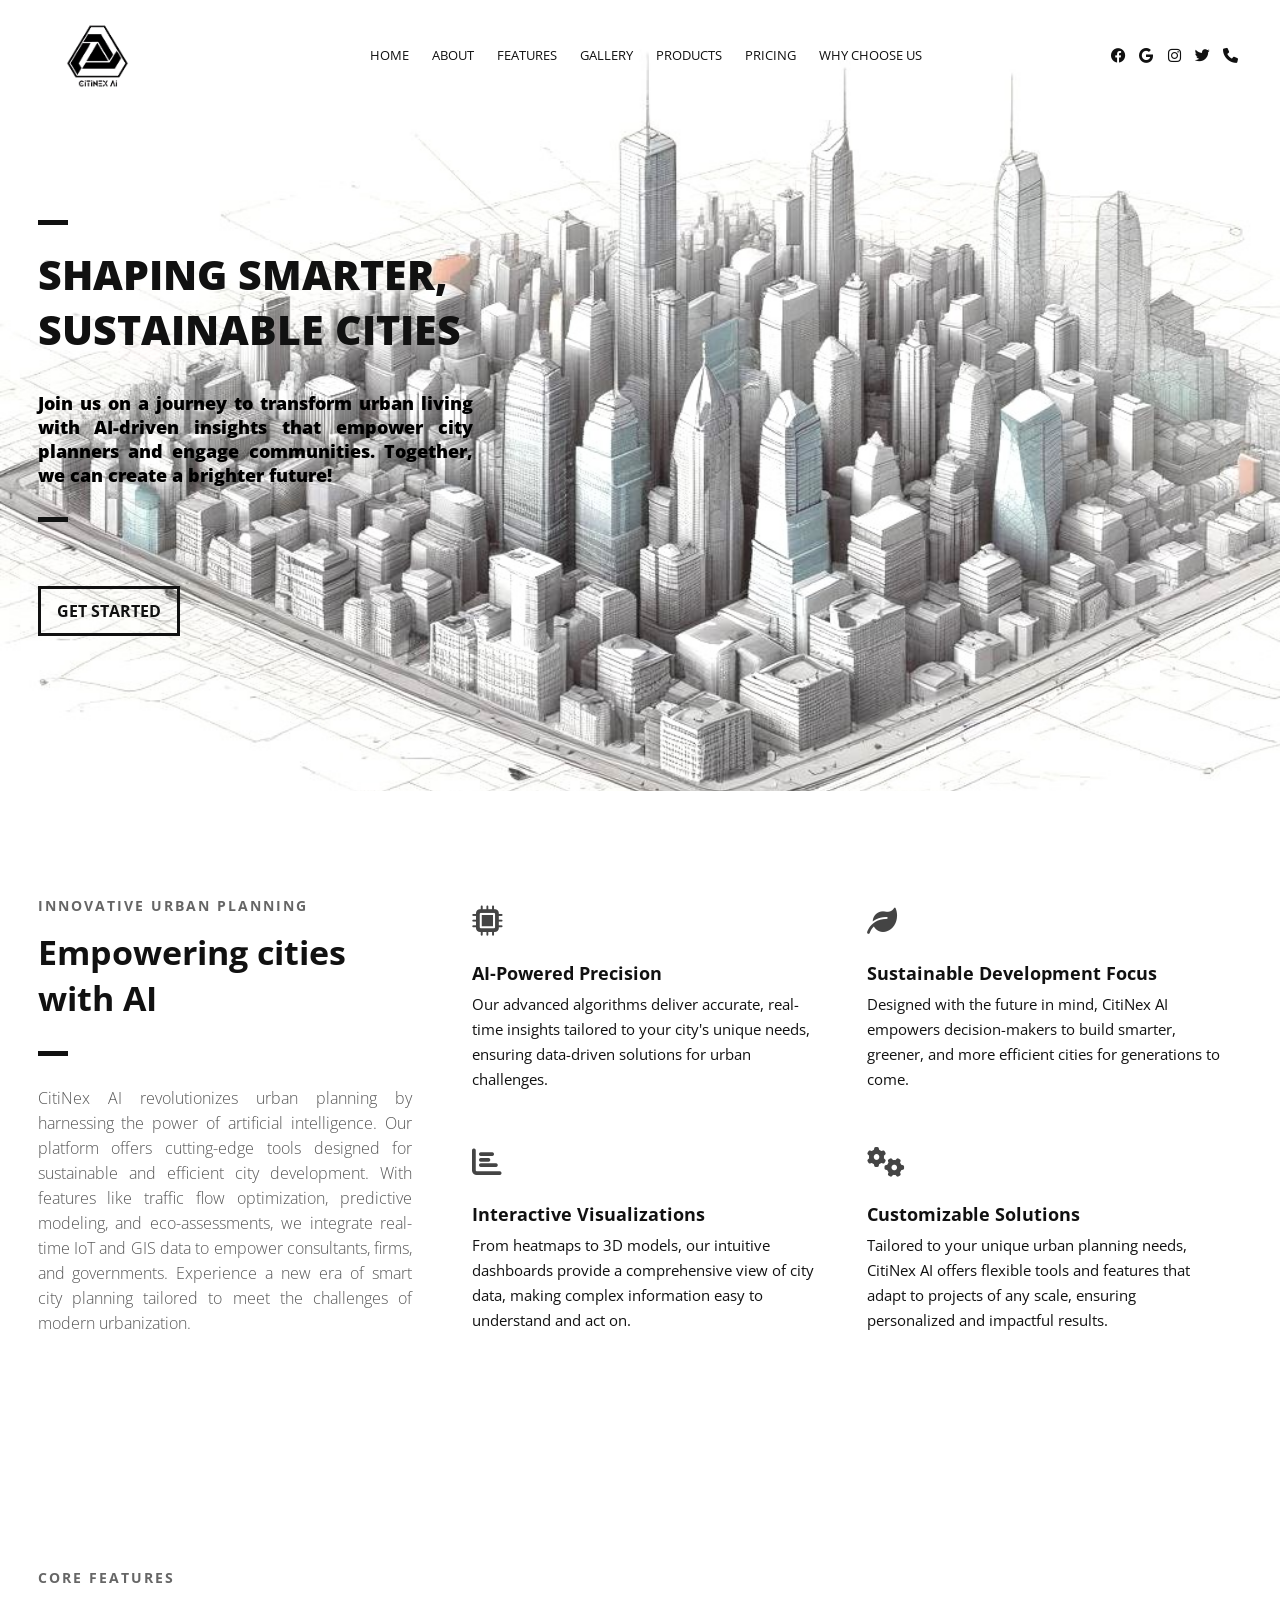
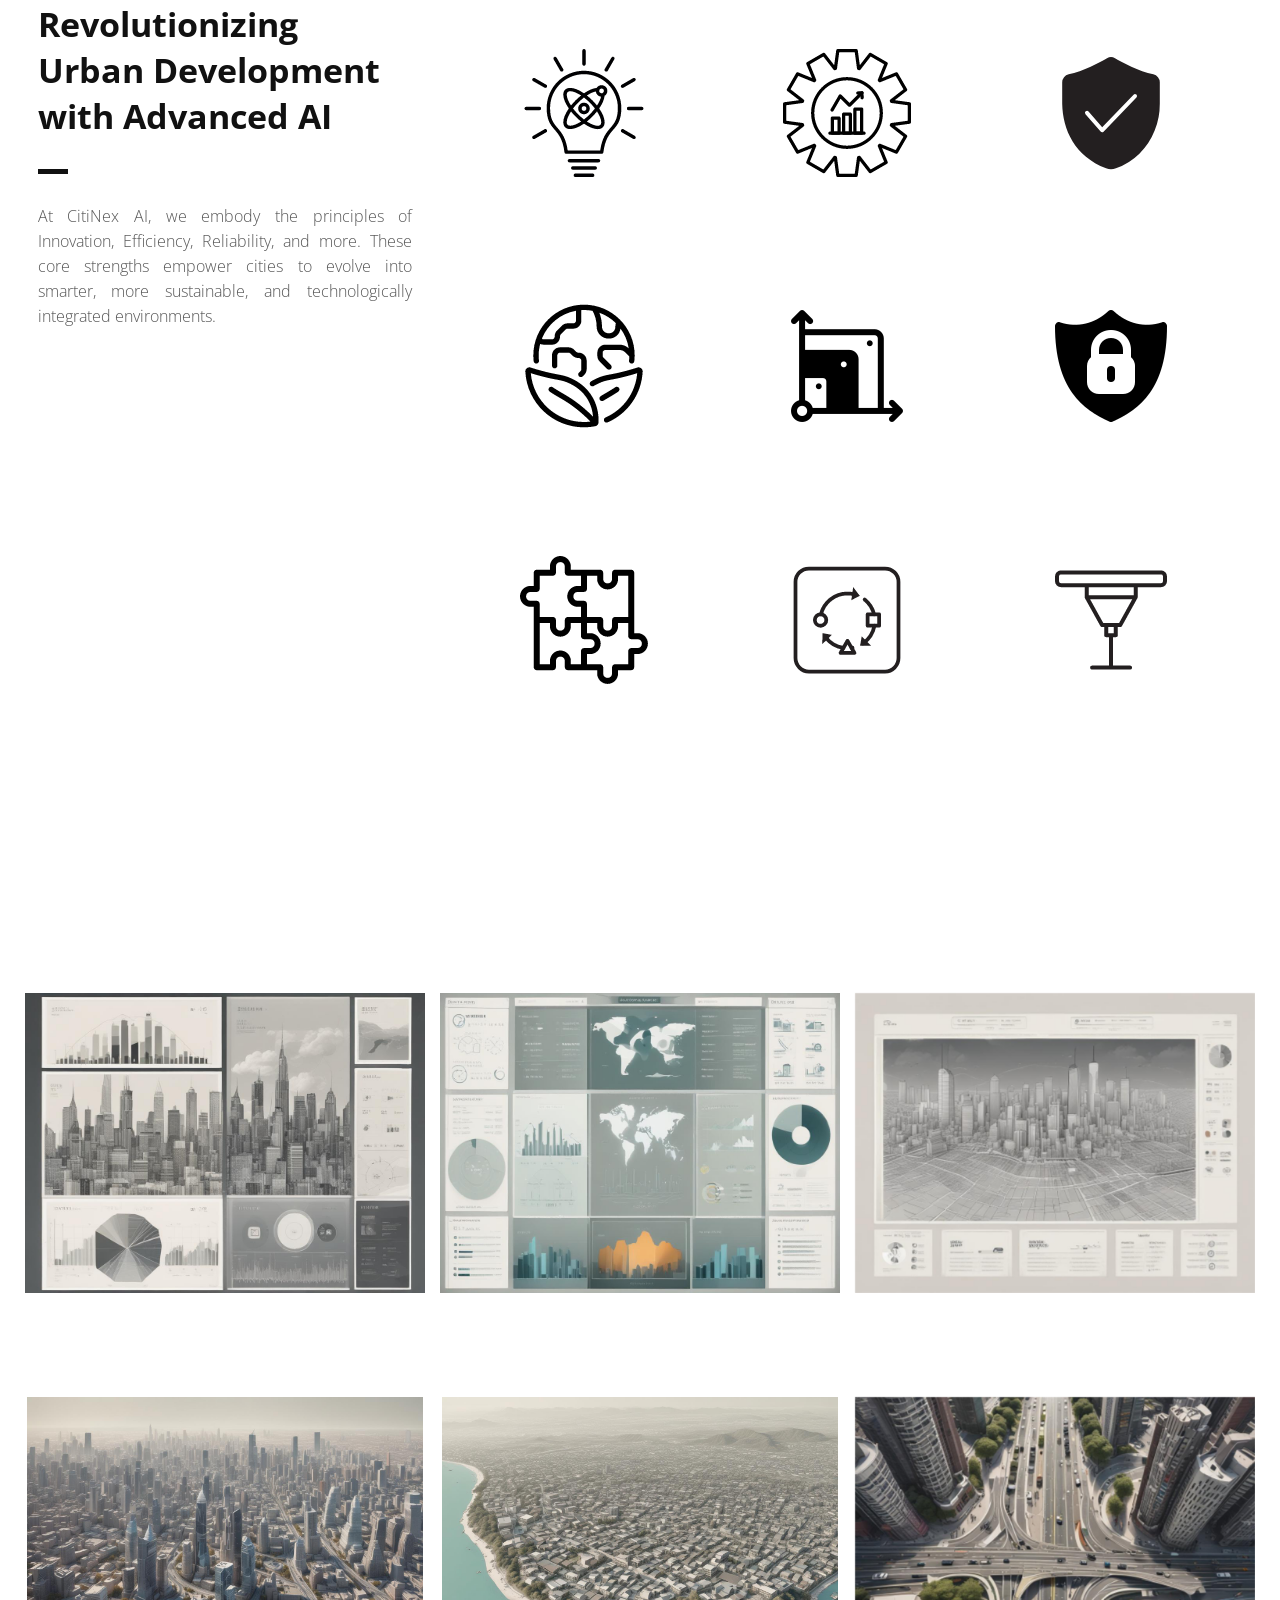
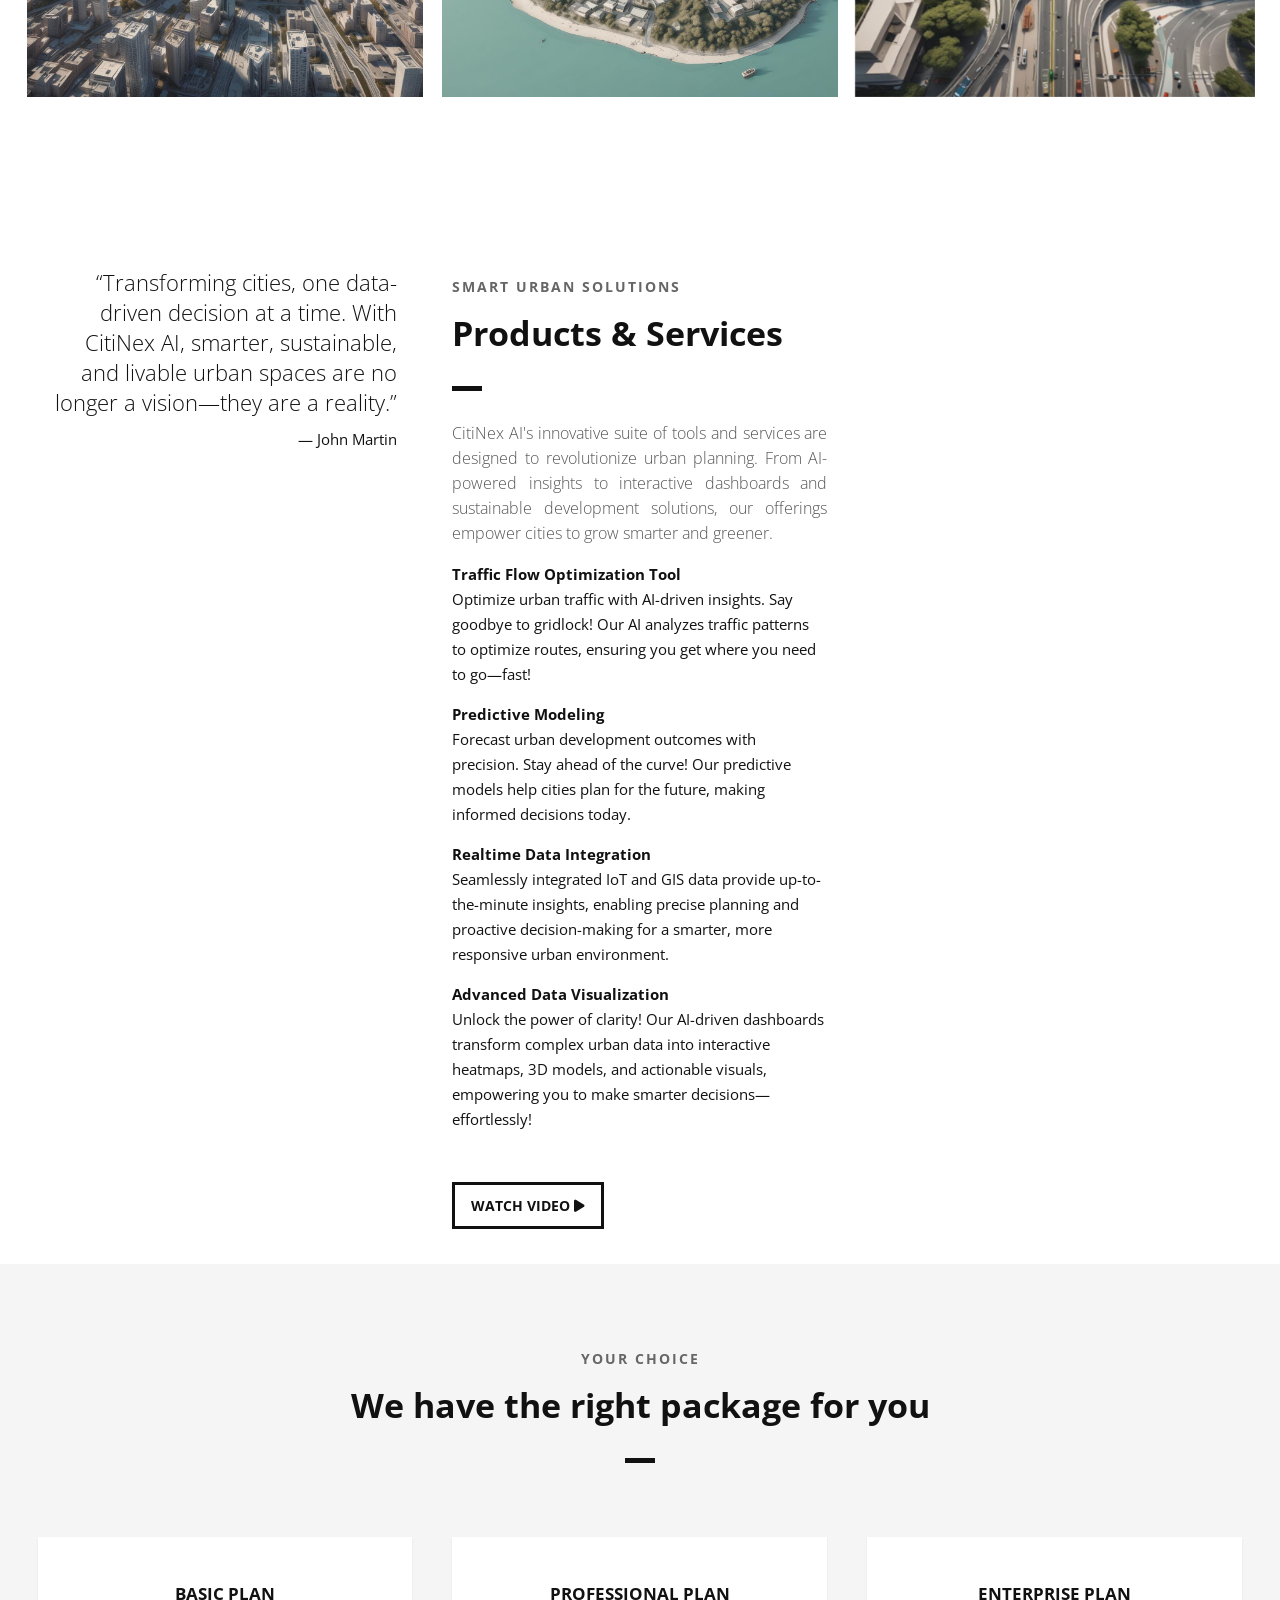
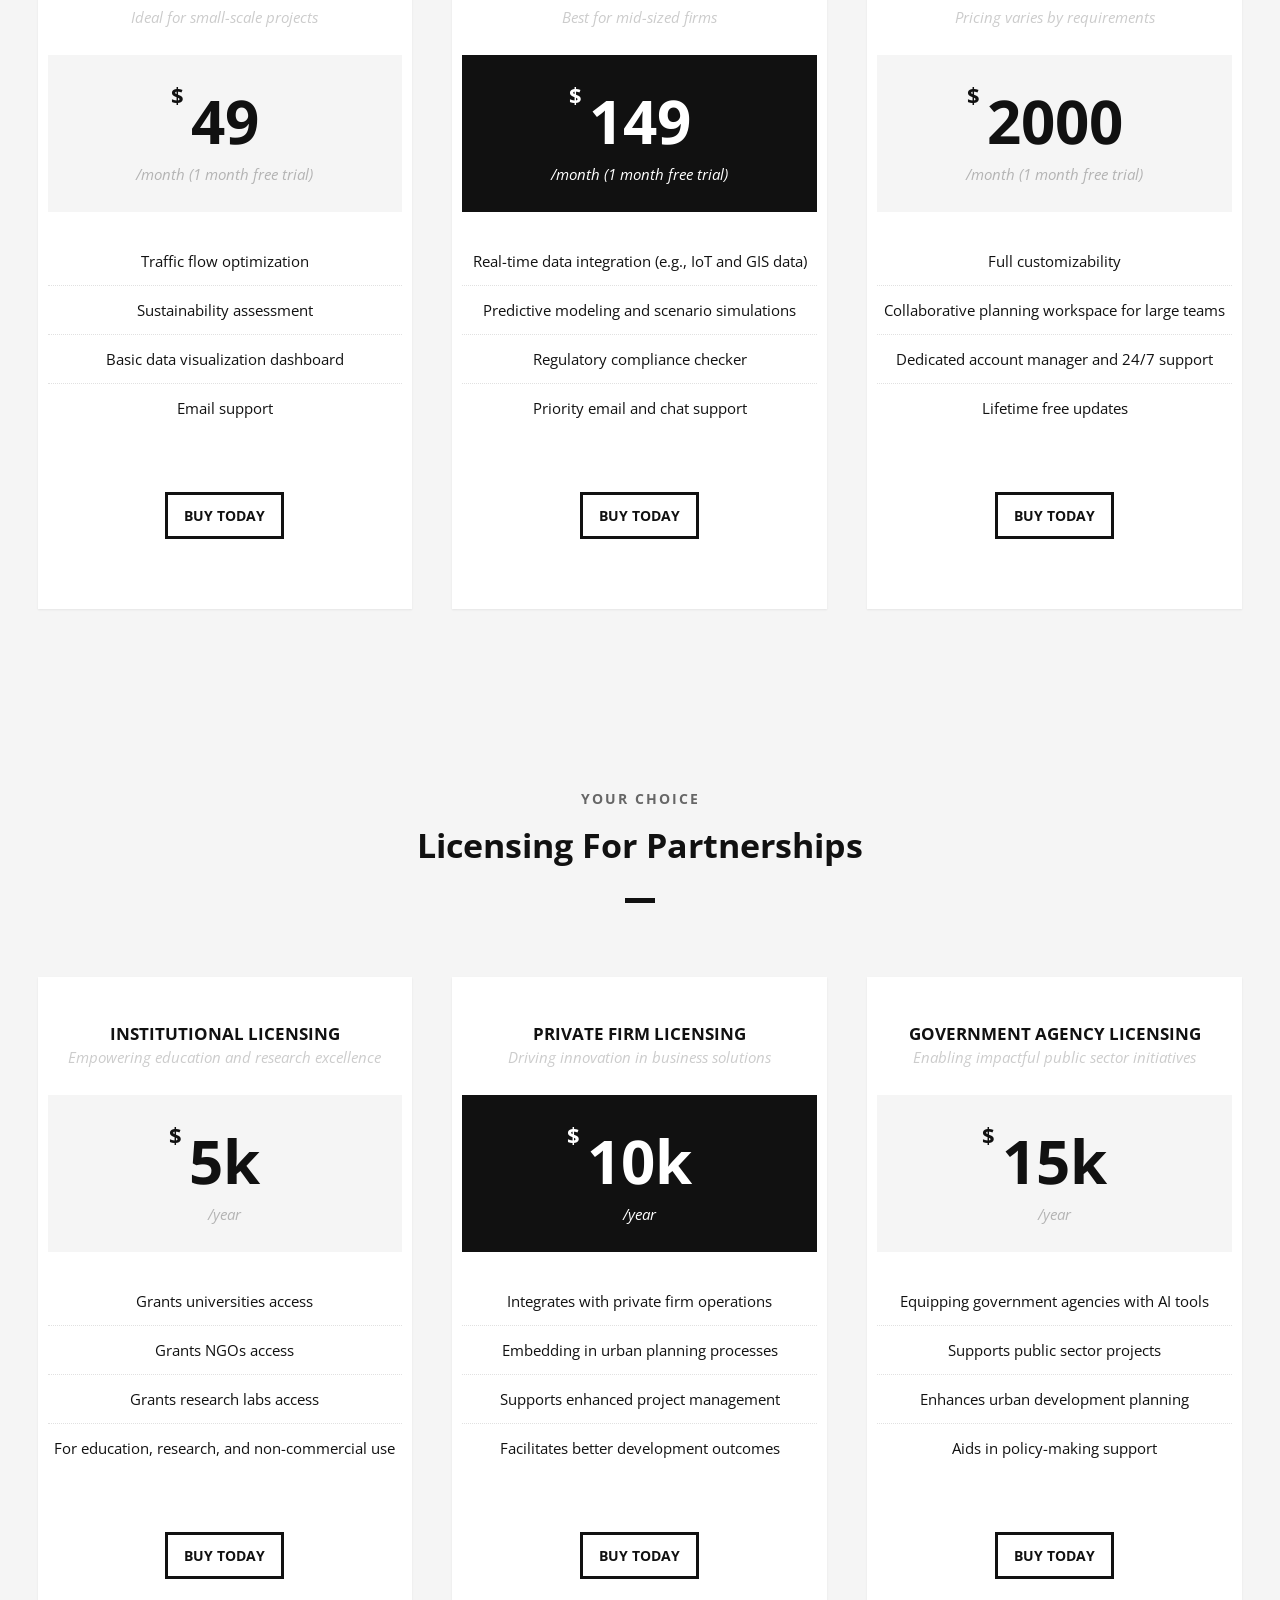
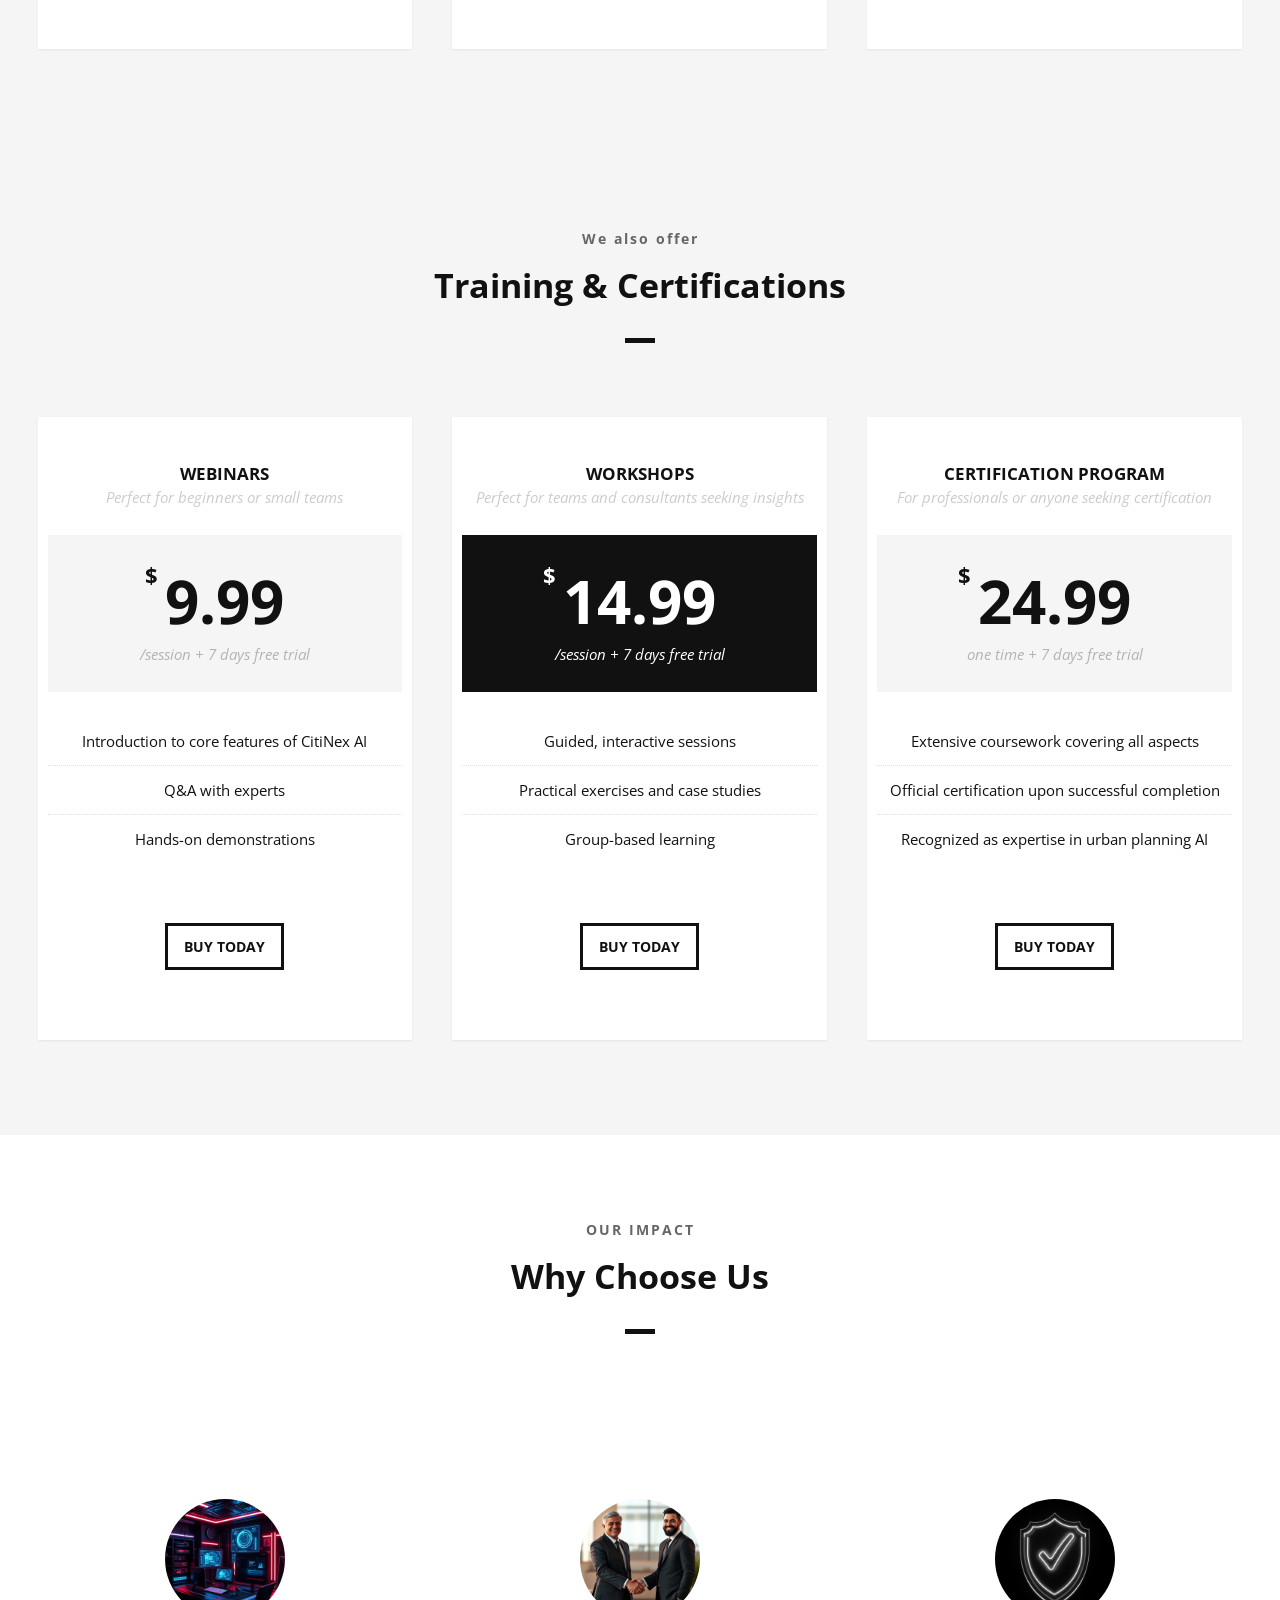
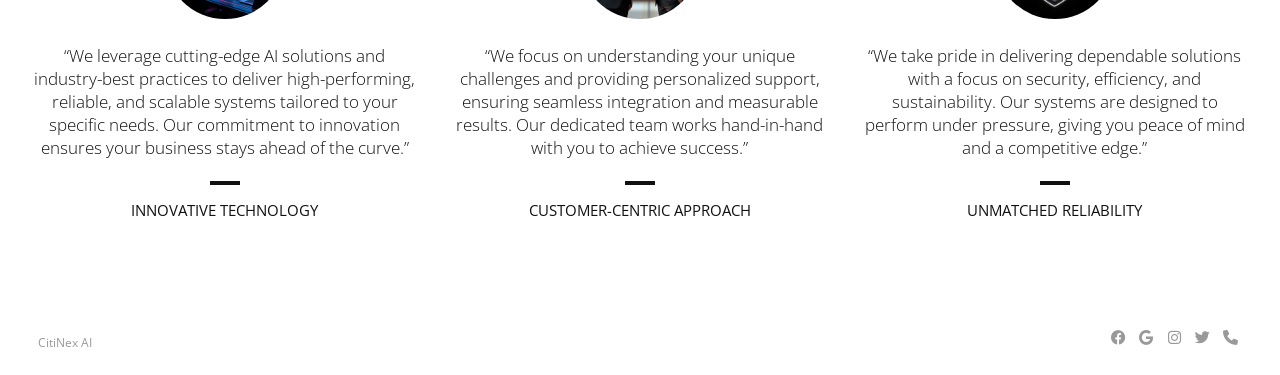
==== commit dee04c1b: "Add files via upload" ====
--- a/index.html
+++ b/index.html
@@ -364,10 +364,6 @@
                 </div>
                 <!--End Content Right Side-->
 
-                <div class="col-3">
-                    <img src="images/sustainable-city.jpg" alt="sustainable-city"/>
-                </div>
-
             </div>
 
 
@@ -462,7 +458,7 @@
                         <h3>Institutional Licensing</h3>
                         <p class="pricing-sub">Empowering education and research excellence</p>
                         <div class="pricing">
-                            <div class="price"><span>$</span>5000</div>
+                            <div class="price"><span>$</span>5k</div>
                             <p>/year</p>
                         </div>
                         <ul>
@@ -482,7 +478,7 @@
                         <h3>Private Firm Licensing</h3>
                         <p class="pricing-sub">Driving innovation in business solutions</p>
                         <div class="pricing">
-                            <div class="price"><span>$</span>10,000</div>
+                            <div class="price"><span>$</span>10k</div>
                             <p>/year</p>
                         </div>
                         <ul>
@@ -502,7 +498,7 @@
                         <h3>Government Agency Licensing</h3>
                         <p class="pricing-sub">Enabling impactful public sector initiatives</p>
                         <div class="pricing">
-                            <div class="price"><span>$</span>15,000</div>
+                            <div class="price"><span>$</span>15k</div>
                             <p>/year</p>
                         </div>
                         <ul>
--- a/css/style.css
+++ b/css/style.css
@@ -617,7 +617,7 @@
 
 .social-icons a {
     display: inline-block;
-    width: 32px;
+    width: 25px;
     text-align: center;
 }
 
@@ -1417,7 +1417,7 @@
 
 .price {
     display: inline-block;
-    font-size: 62px;
+    font-size: 60px;
     font-weight: 700;
     position: relative;
 }
@@ -2271,8 +2271,4 @@
         height: 432px !important;
     }
 
-}
-
-
-
-
+}
--- a/css/citinex-color.css
+++ b/css/citinex-color.css
@@ -164,8 +164,8 @@
 
 #banner h1 {
     font-family: 'Open Sans', sans-serif, Arial, Helvetica;
-    font-size:62px;
-    line-height:60px;
+    font-size:41px;
+    line-height:55px;
     font-weight:800;
     color:#111;
 }
@@ -175,6 +175,7 @@
     font-size:18px;
     font-weight:900;
     color:#000;
+    text-align: justify;
 }
 
 
@@ -192,6 +193,7 @@
     font-size: 16px;
     font-weight:300;
     color:#555;
+    text-align: justify;
 }
 
 /* Why Choose Us */
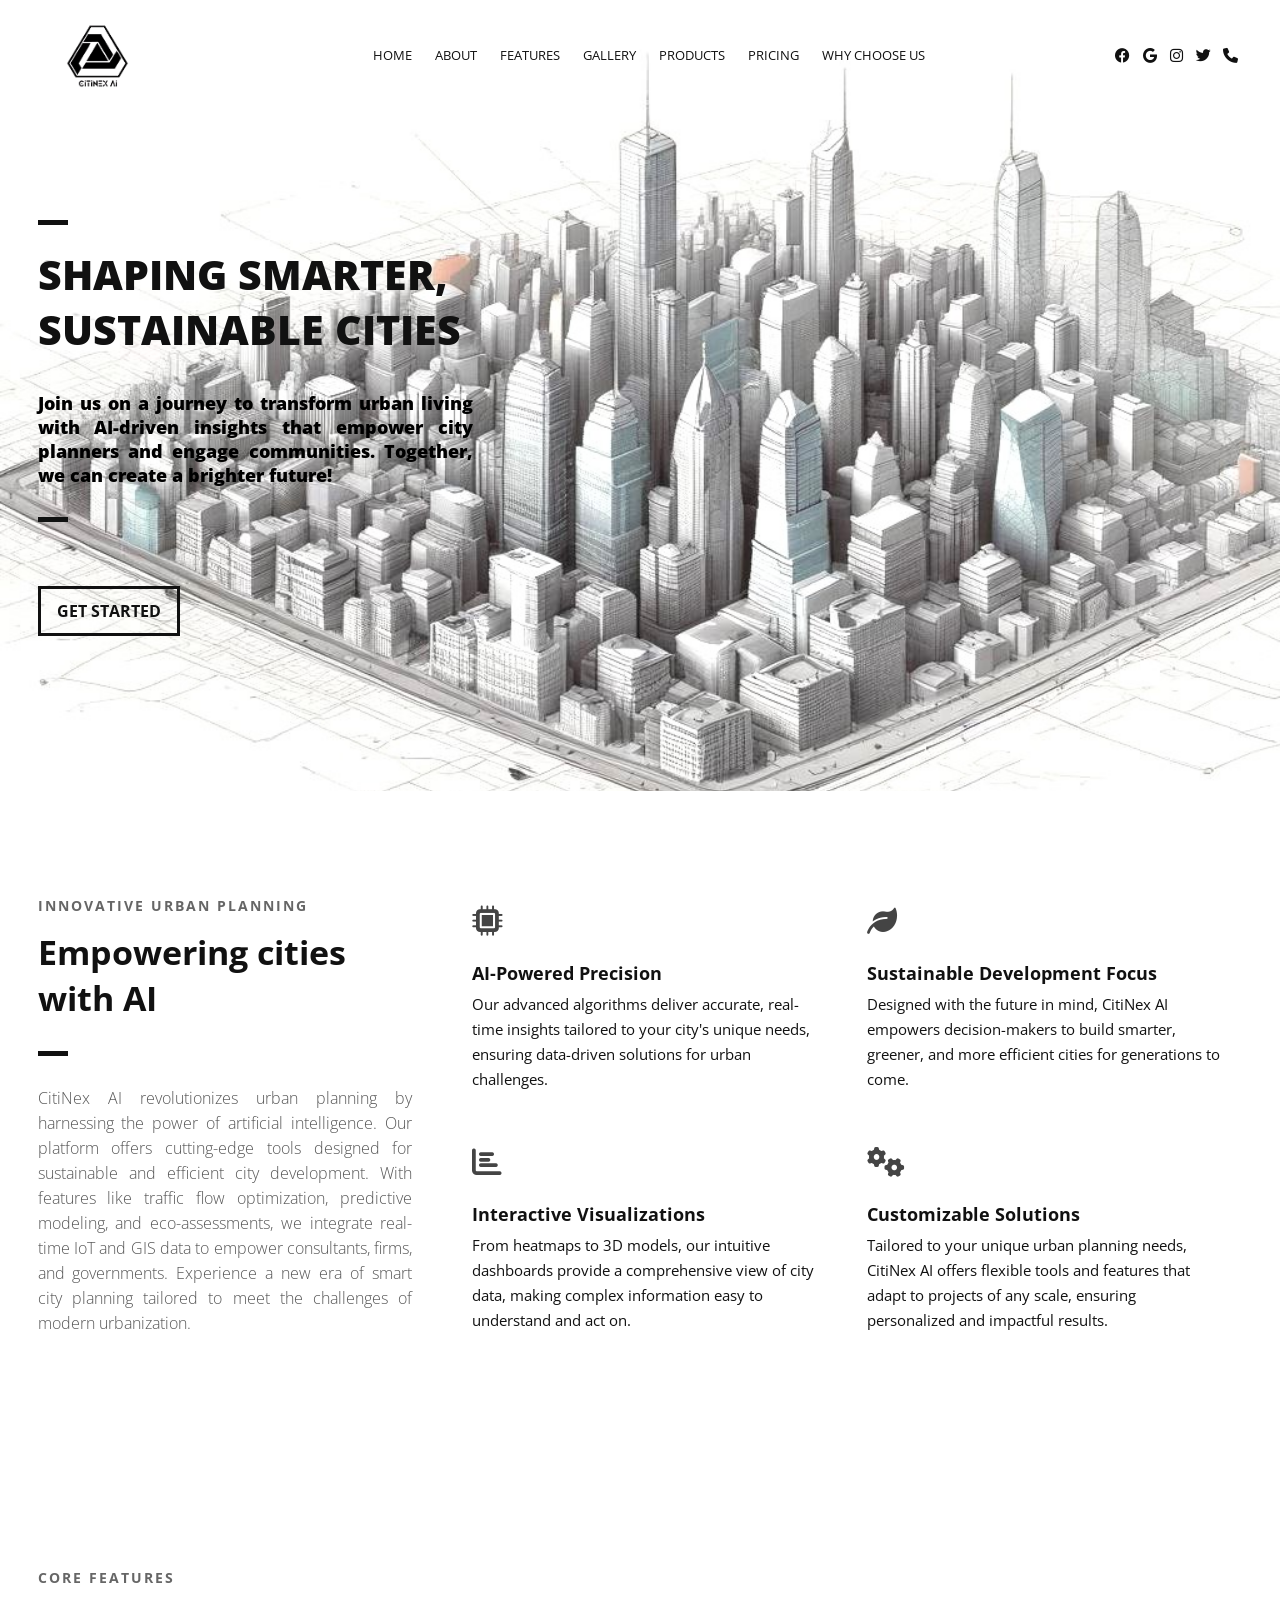
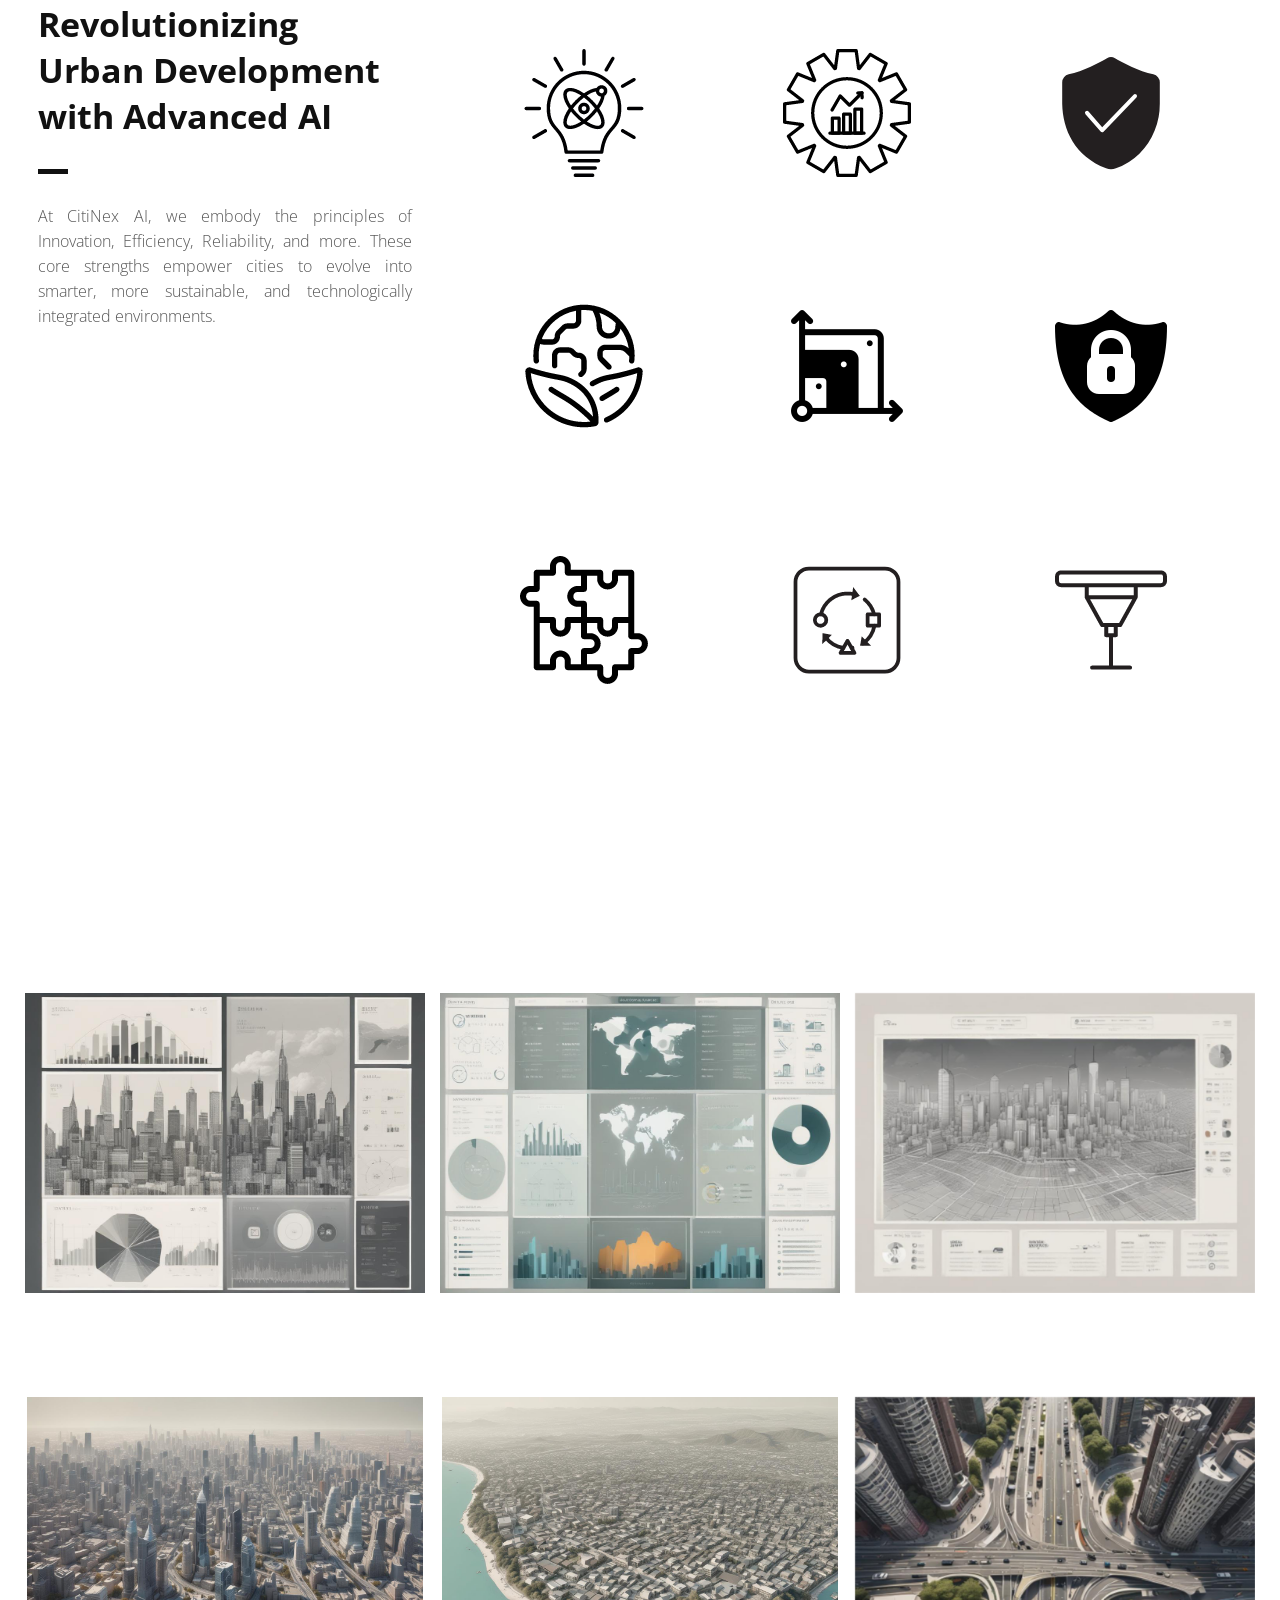
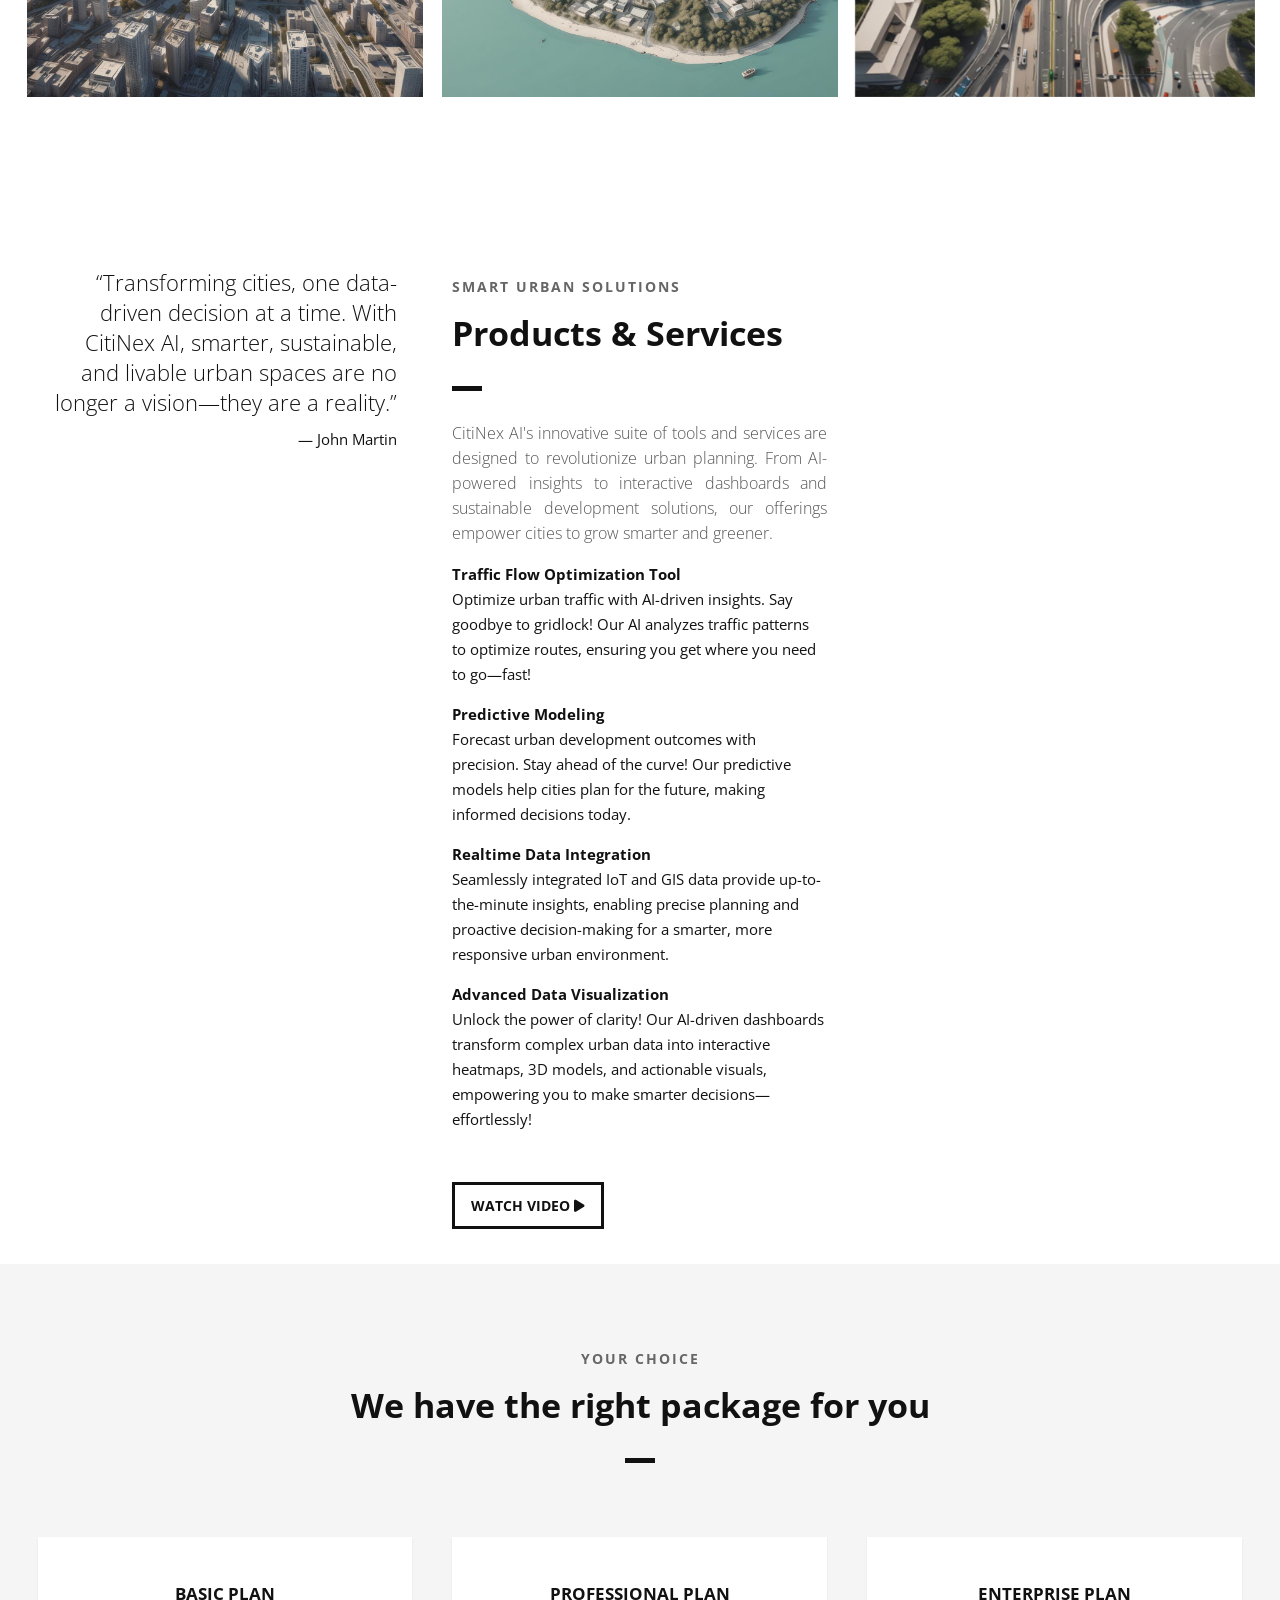
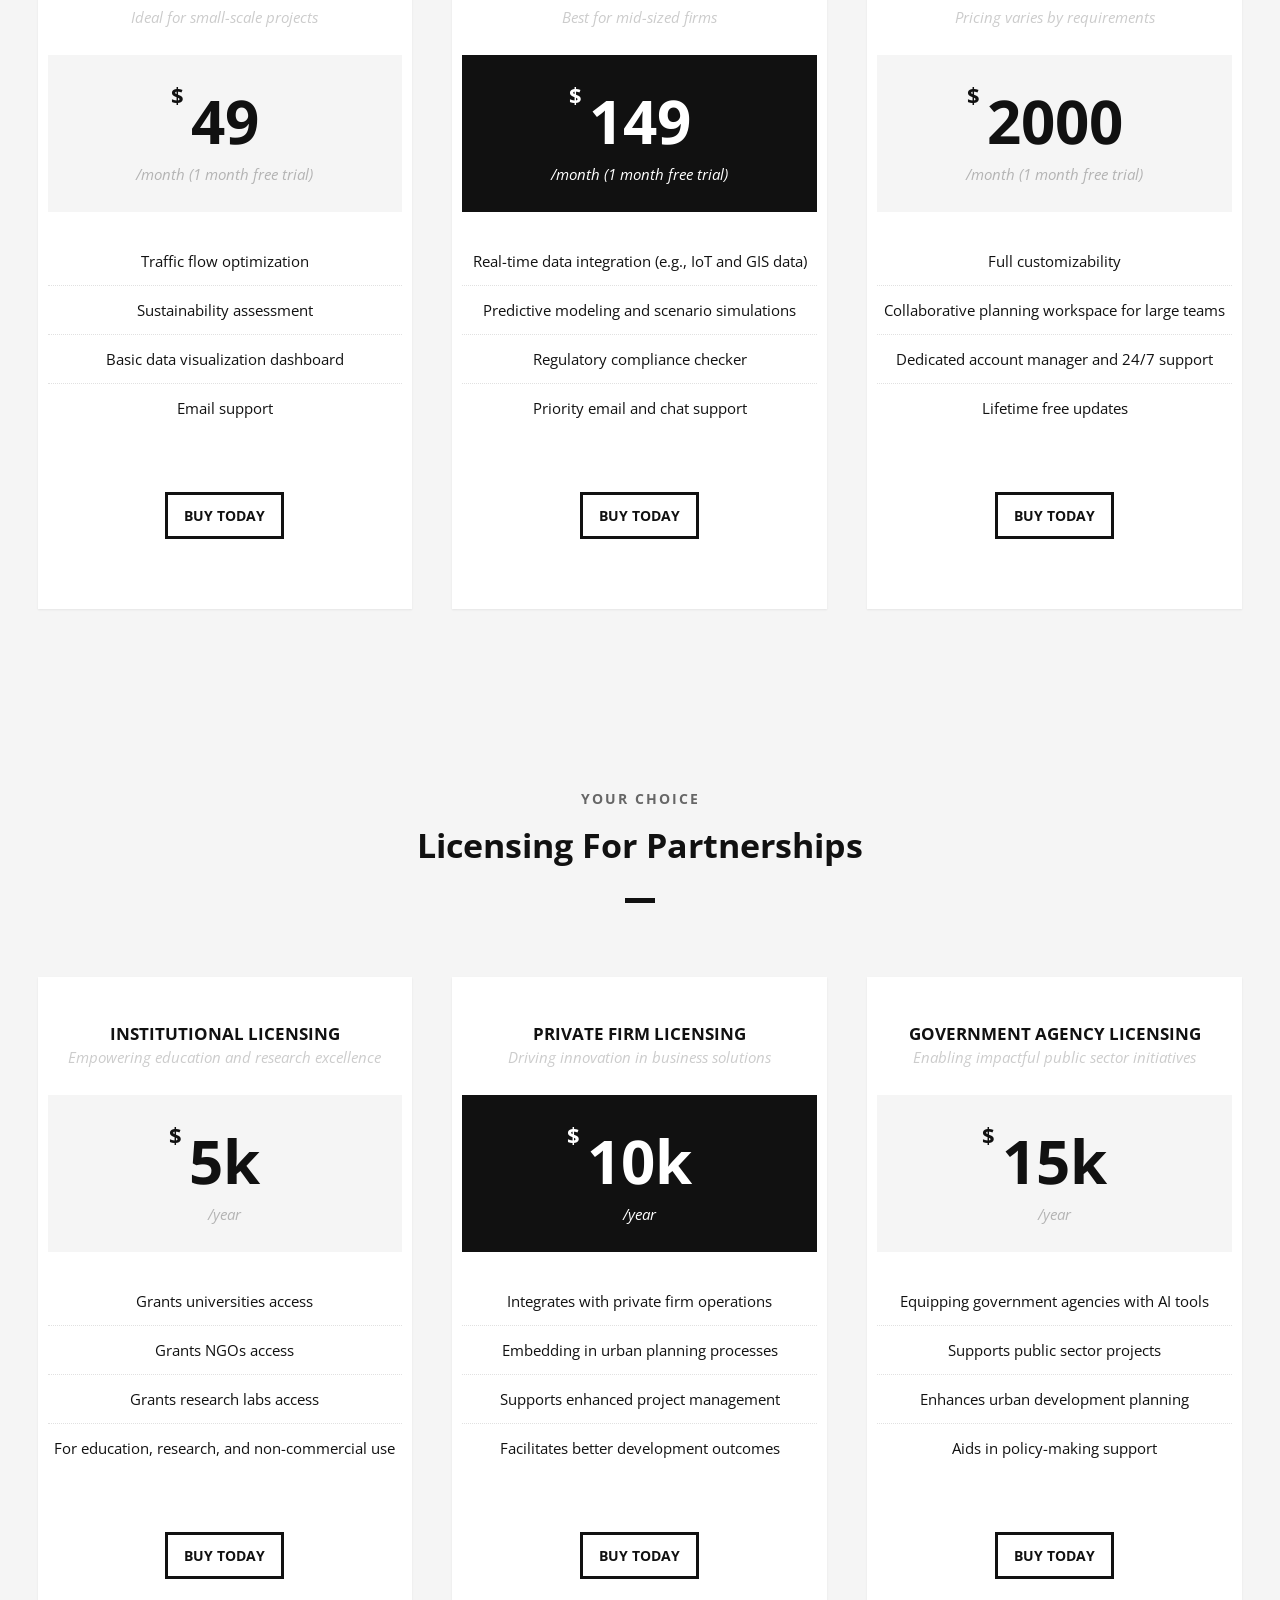
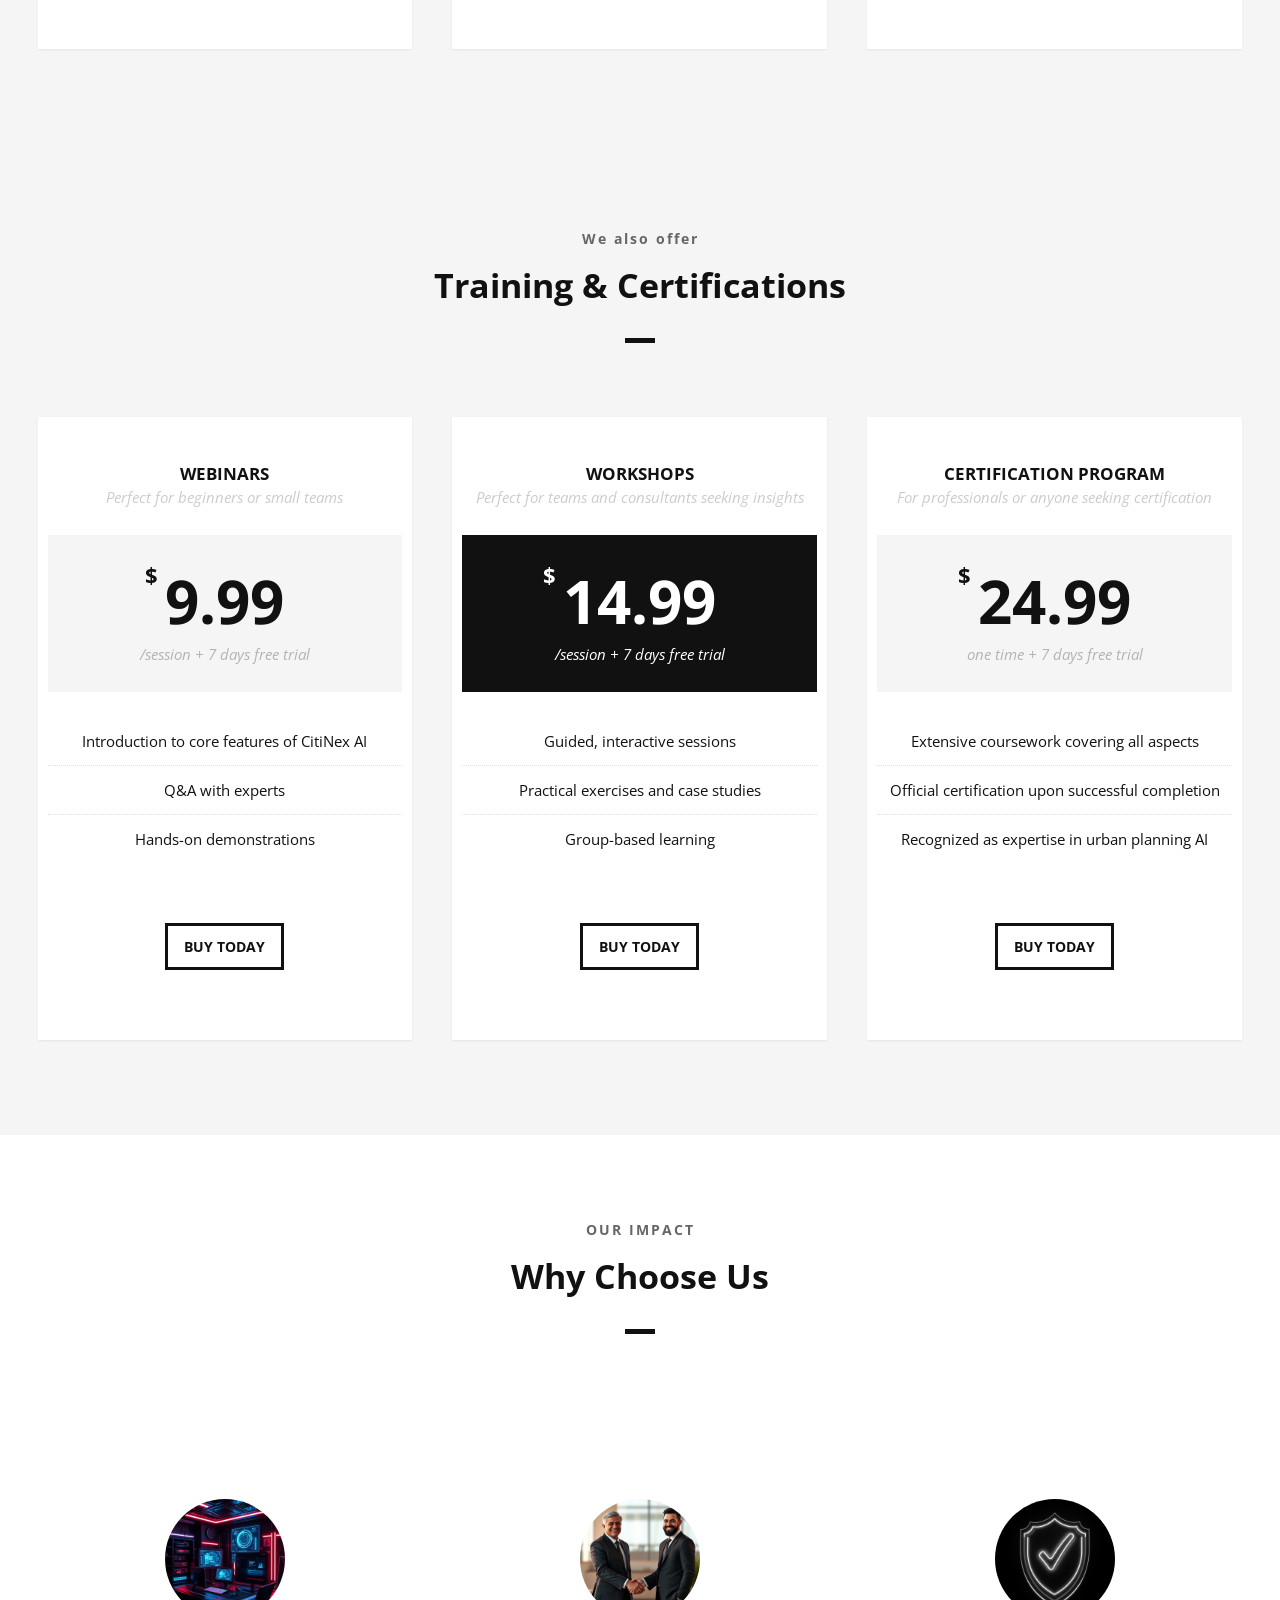
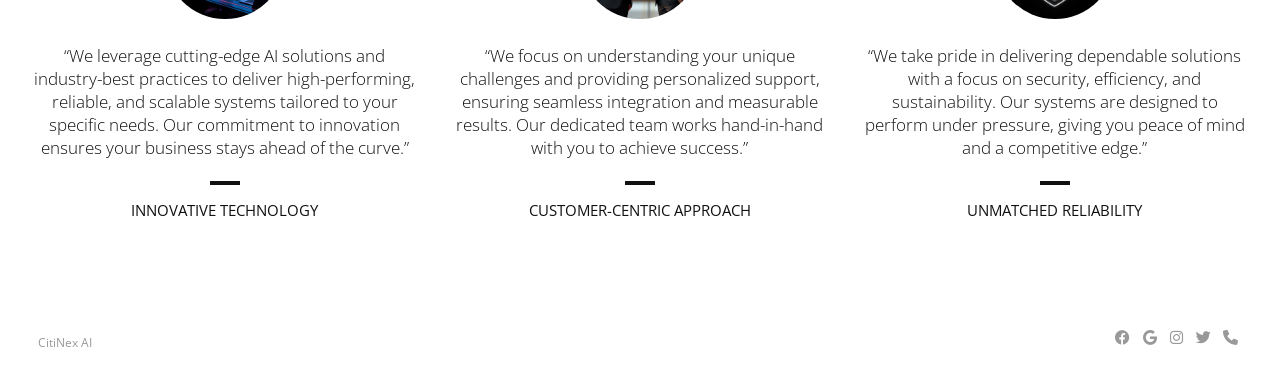
==== commit 12c6ddc4: "Update index.html" ====
--- a/index.html
+++ b/index.html
@@ -10,6 +10,7 @@
     <meta name="keywords" content="">
     <meta name="description" content="">
     <meta name="viewport" content="width=device-width, initial-scale=1.0, user-scalable=no"/>
+    <meta name="google-site-verification" content="google5da681342e020acb" />
 
     <!--Favicon-->
     <link rel="shortcut icon" href="images/logo_1.png" title="Favicon"/>
@@ -686,4 +687,4 @@
 
 
 </body>
-</html>+</html>
--- a/css/style.css
+++ b/css/style.css
@@ -617,7 +617,7 @@
 
 .social-icons a {
     display: inline-block;
-    width: 25px;
+    width: 24px;
     text-align: center;
 }
 
@@ -2271,4 +2271,4 @@
         height: 432px !important;
     }
 
-}+}
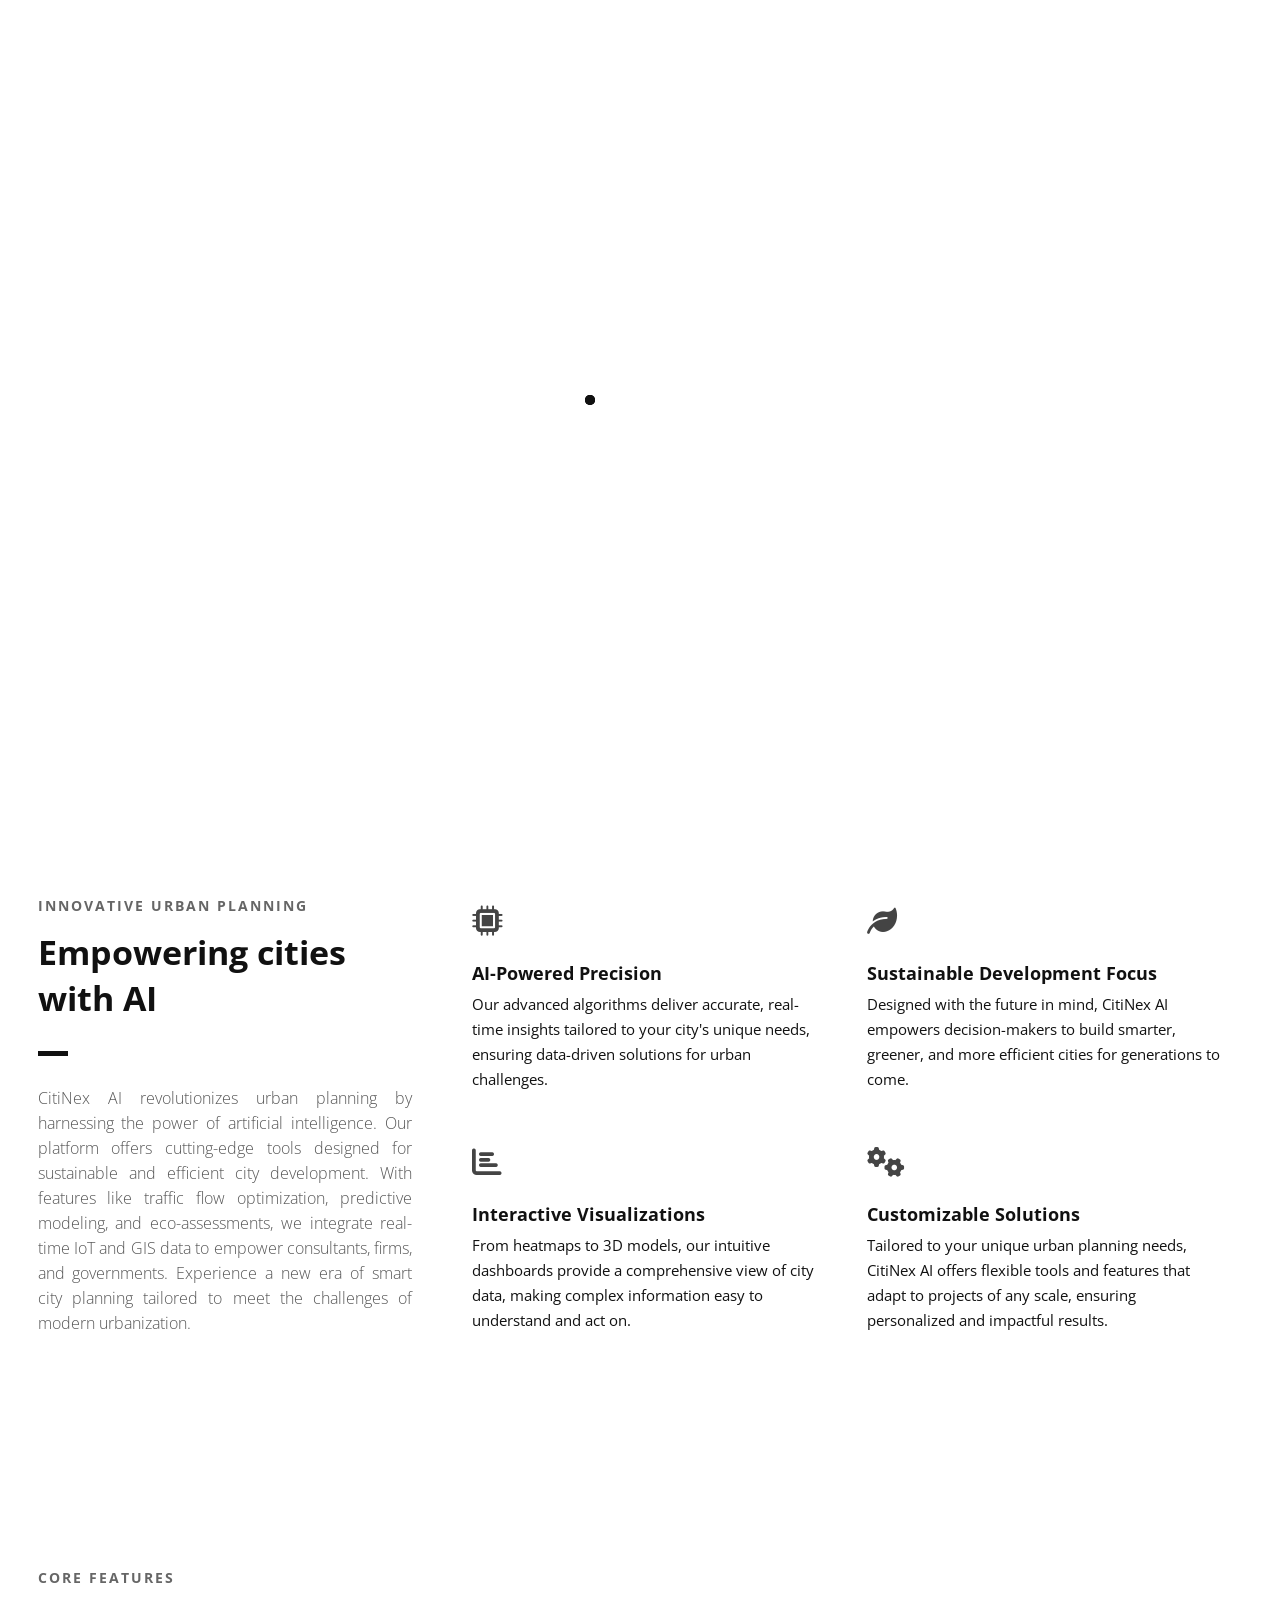
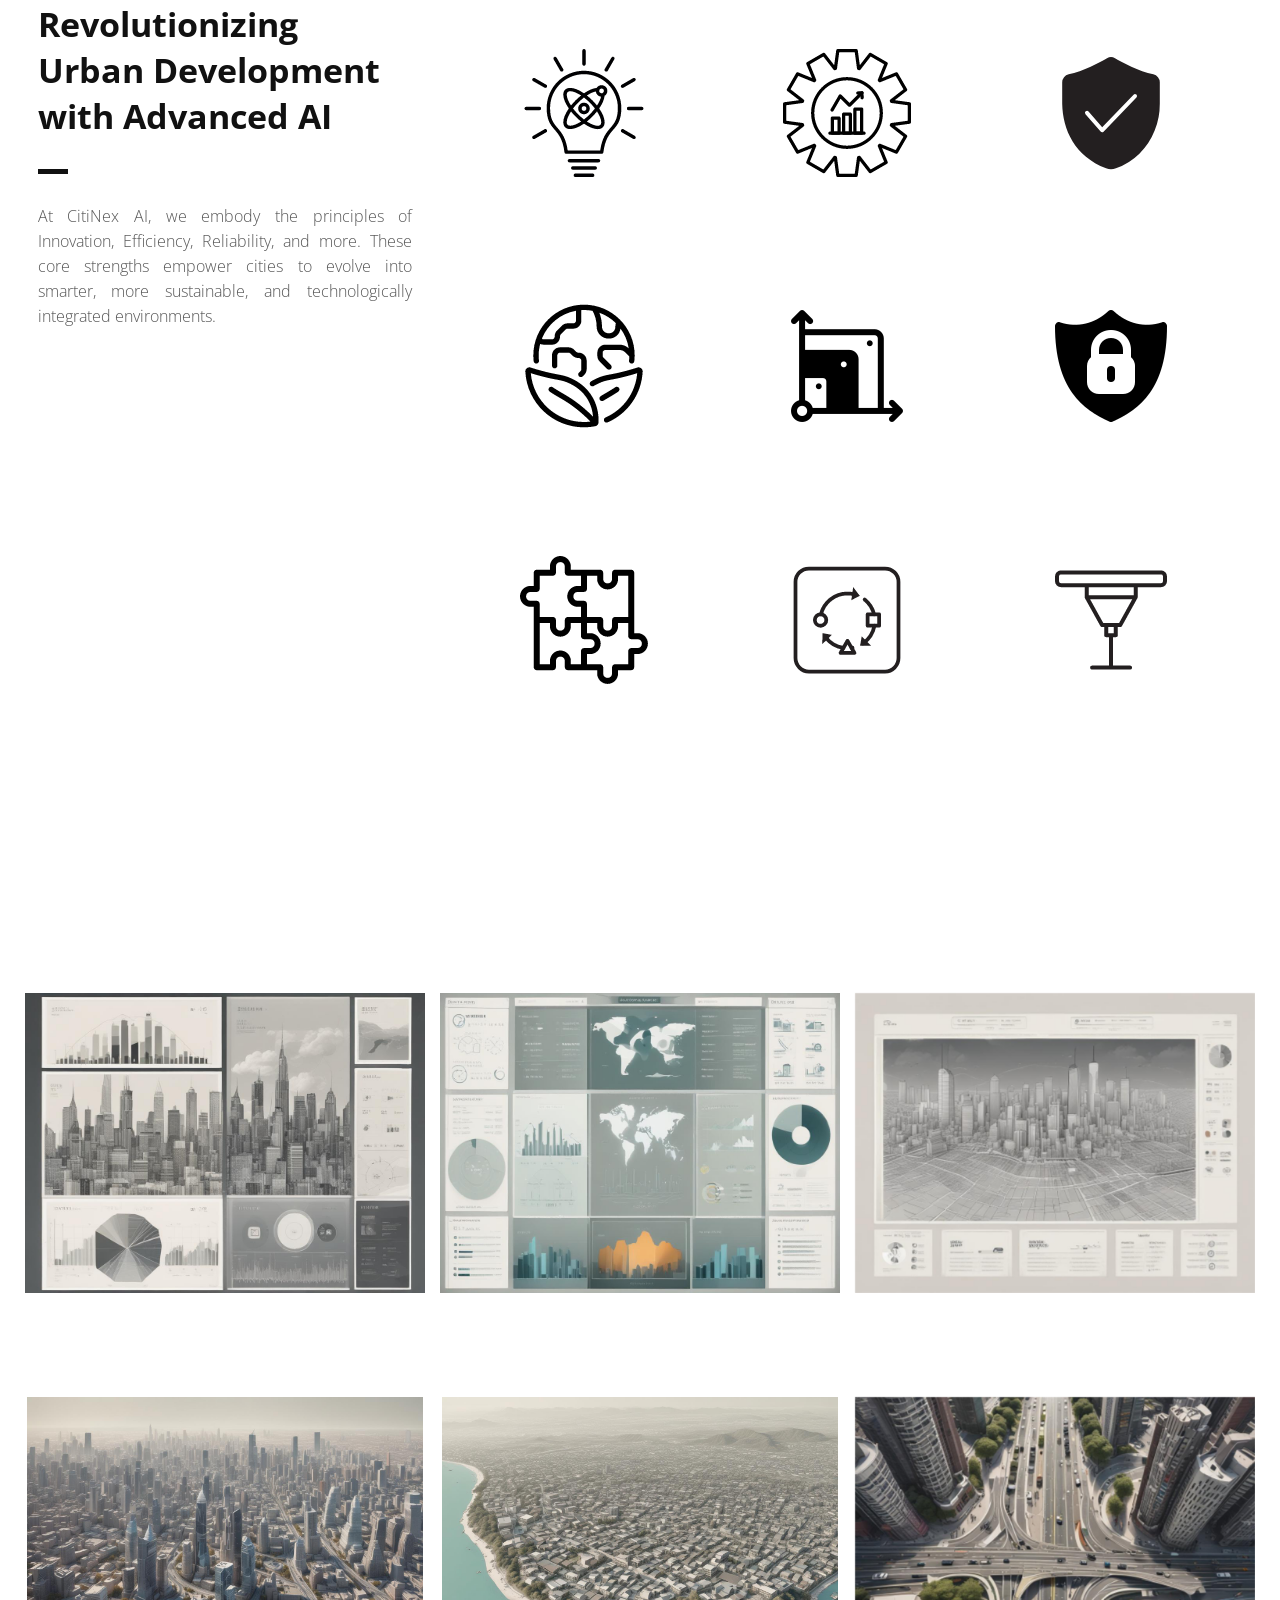
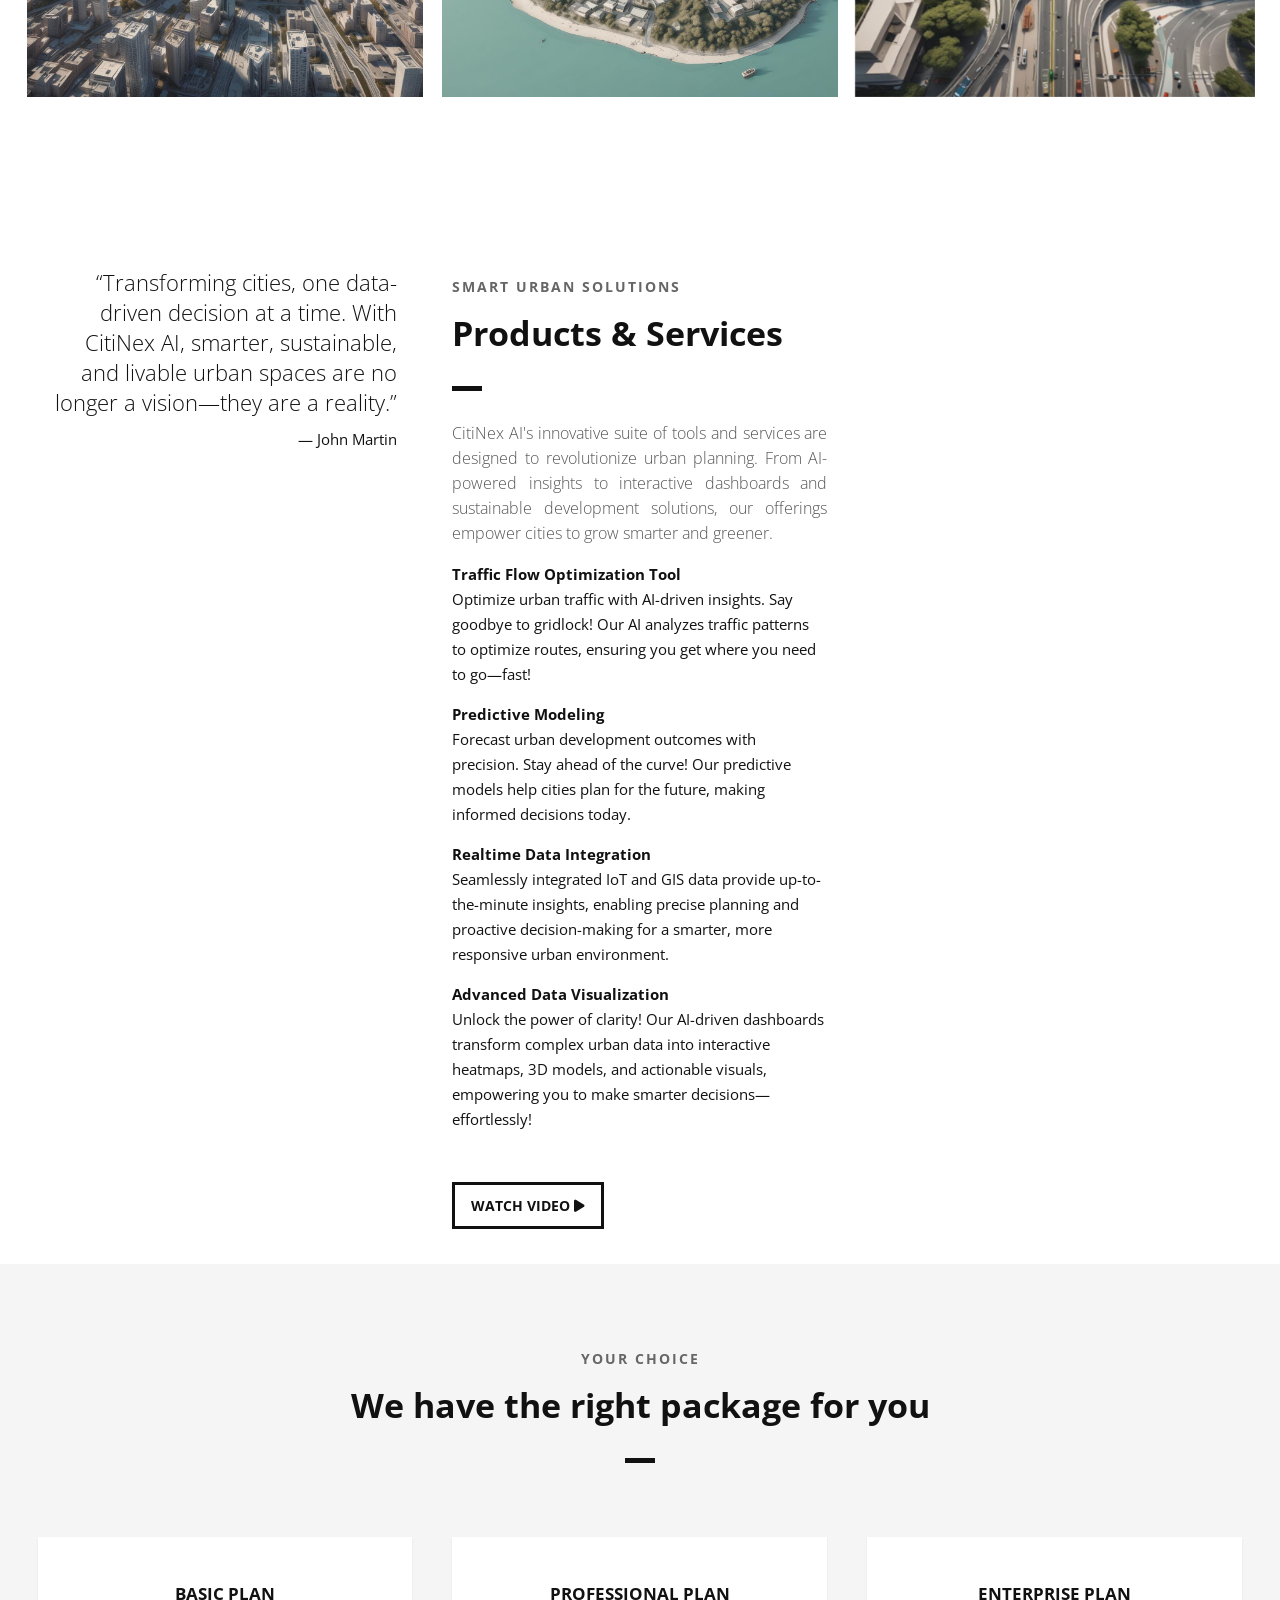
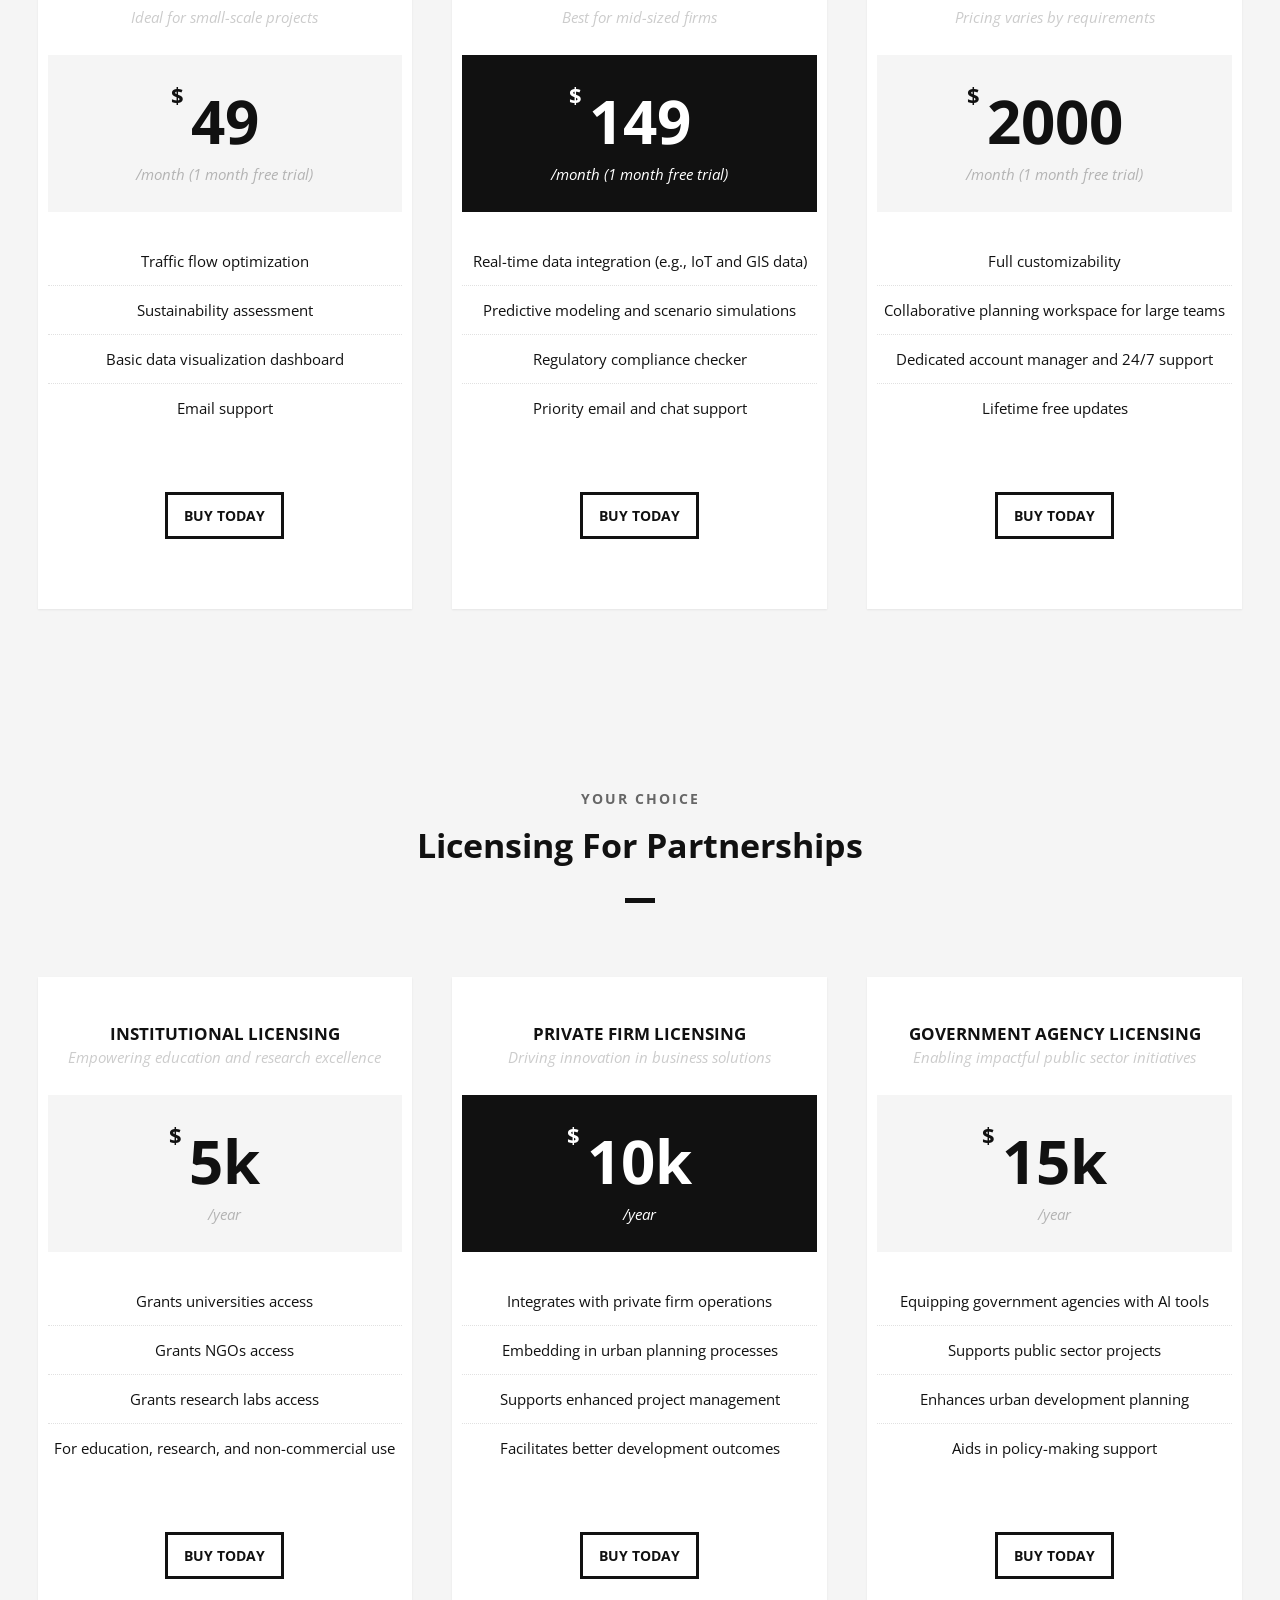
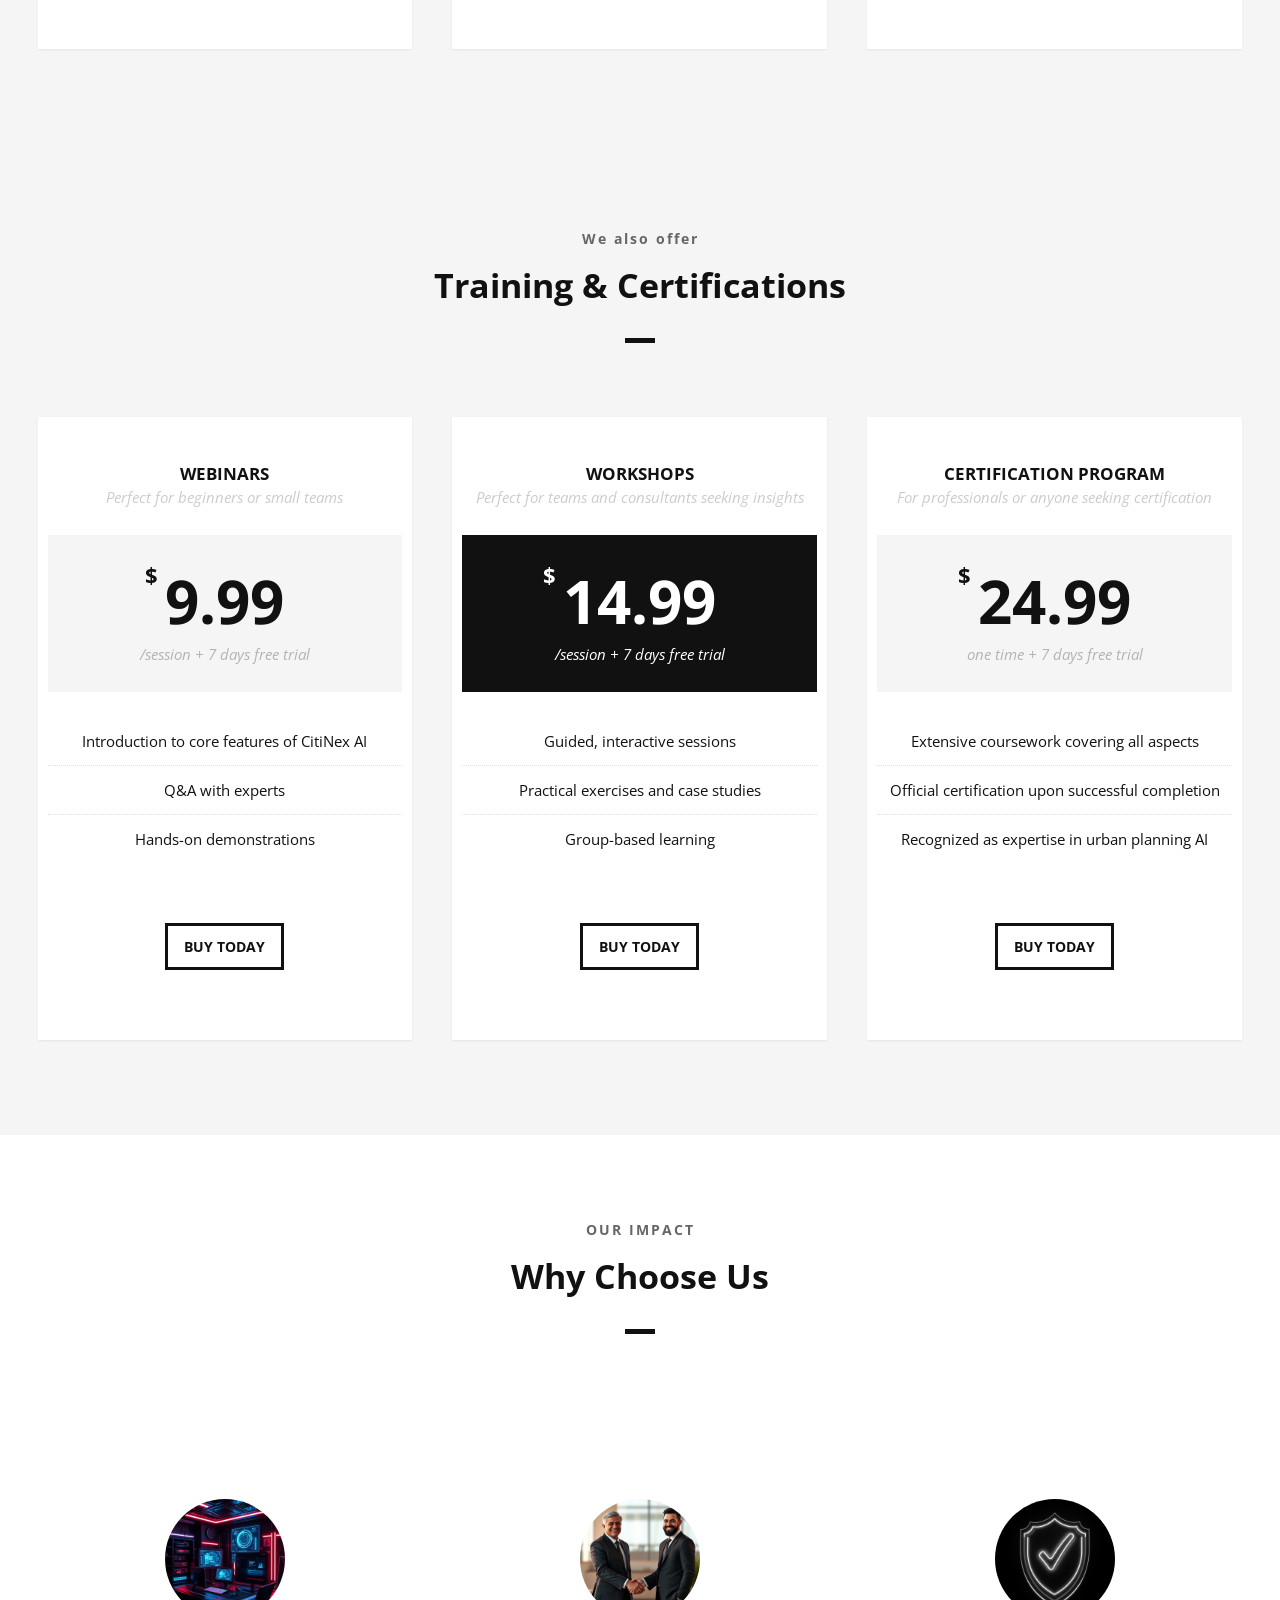
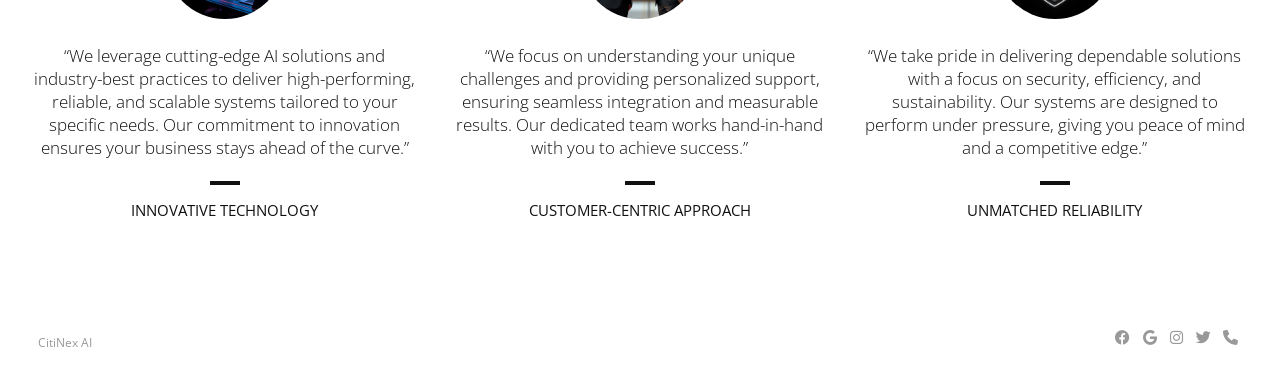
==== commit a1518281: "Update index.html" ====
--- a/index.html
+++ b/index.html
@@ -672,18 +672,6 @@
 </div>
 
 <!-- JavaScript resources -->
-<script src="js/jquery.1.8.3.min.js"></script>
-<script src="js/wow.min.js"></script>
-<script src="js/featherlight.min.js"></script>
-<script src="js/featherlight.gallery.min.js"></script>
-<script src="js/jquery.enllax.min.js"></script>
-<script src="js/jquery.scrollUp.min.js"></script>
-<script src="js/jquery.easing.min.js"></script>
-<script src="js/jquery.stickyNavbar.min.js"></script>
-<script src="js/jquery.waypoints.min.js"></script>
-<script src="js/images-loaded.min.js"></script>
-<script src="js/lightbox.min.js"></script>
-<script src="js/site.js"></script>
 
 
 </body>
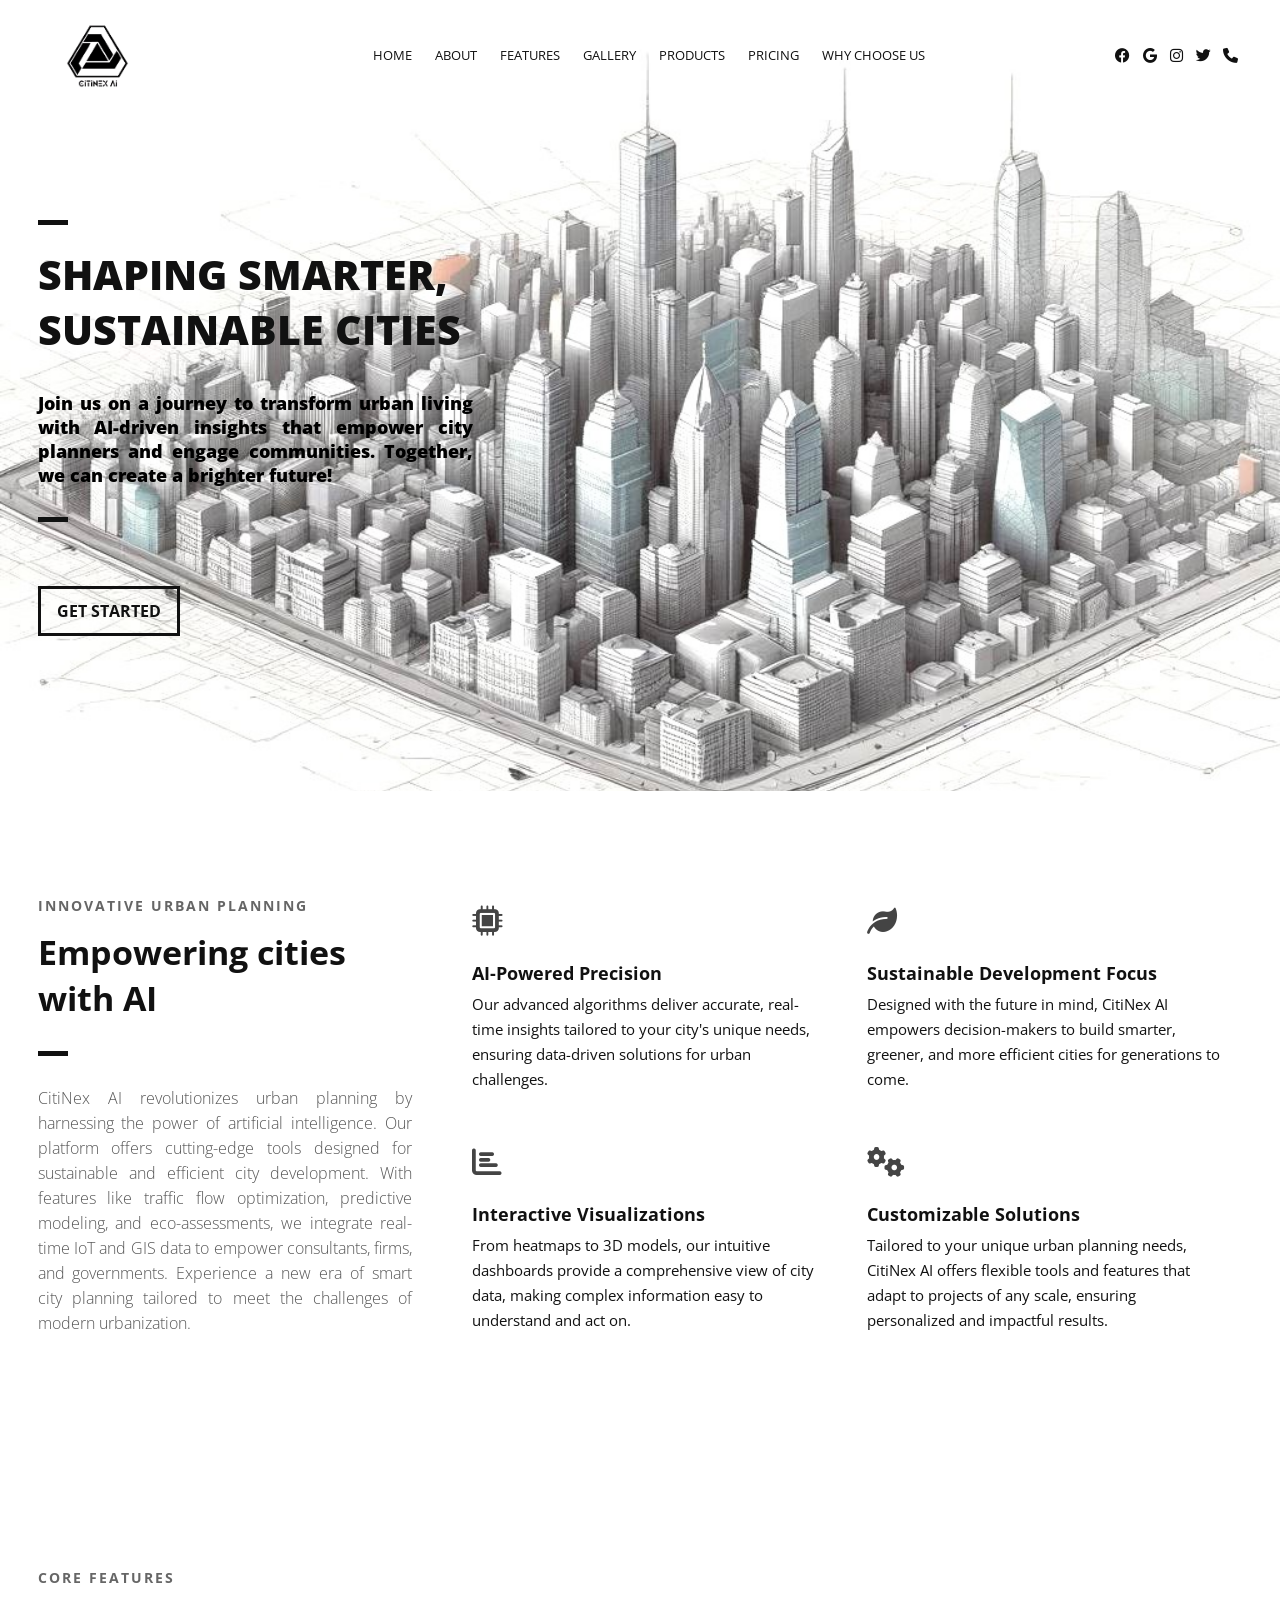
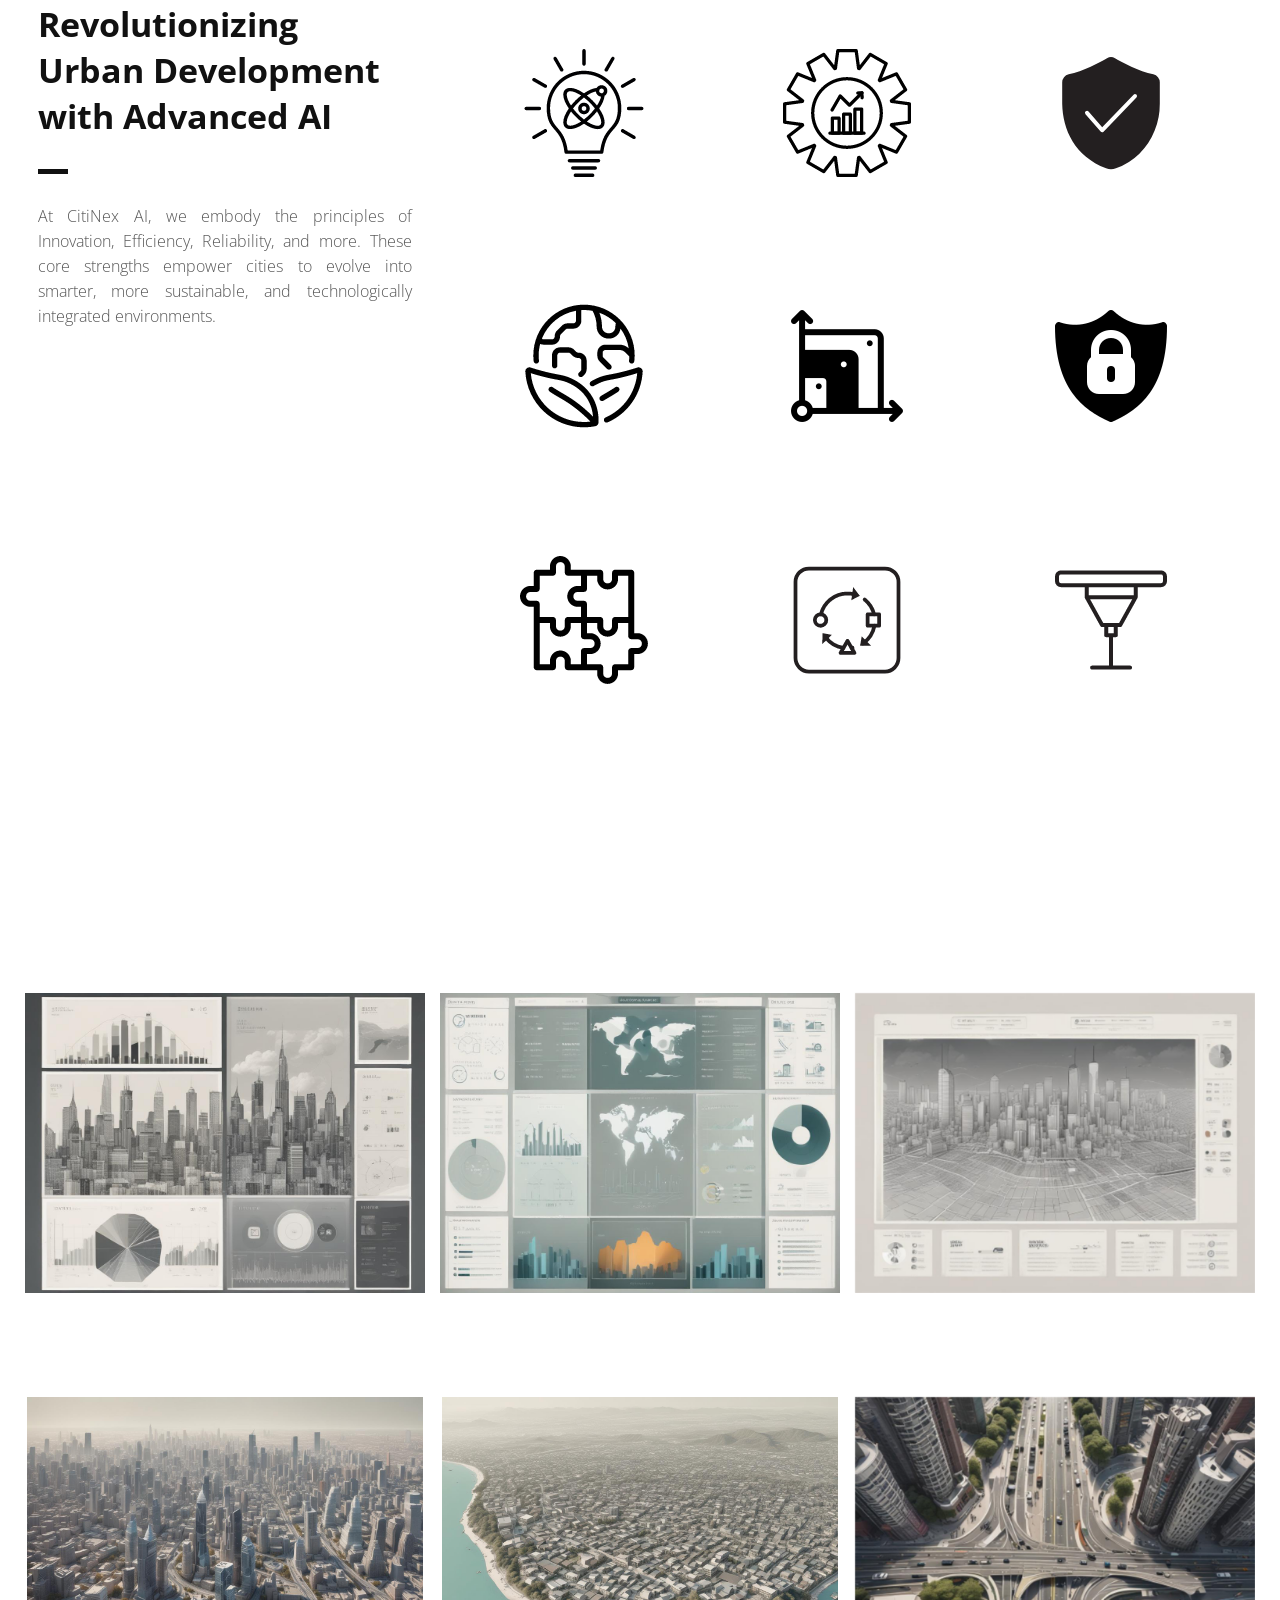
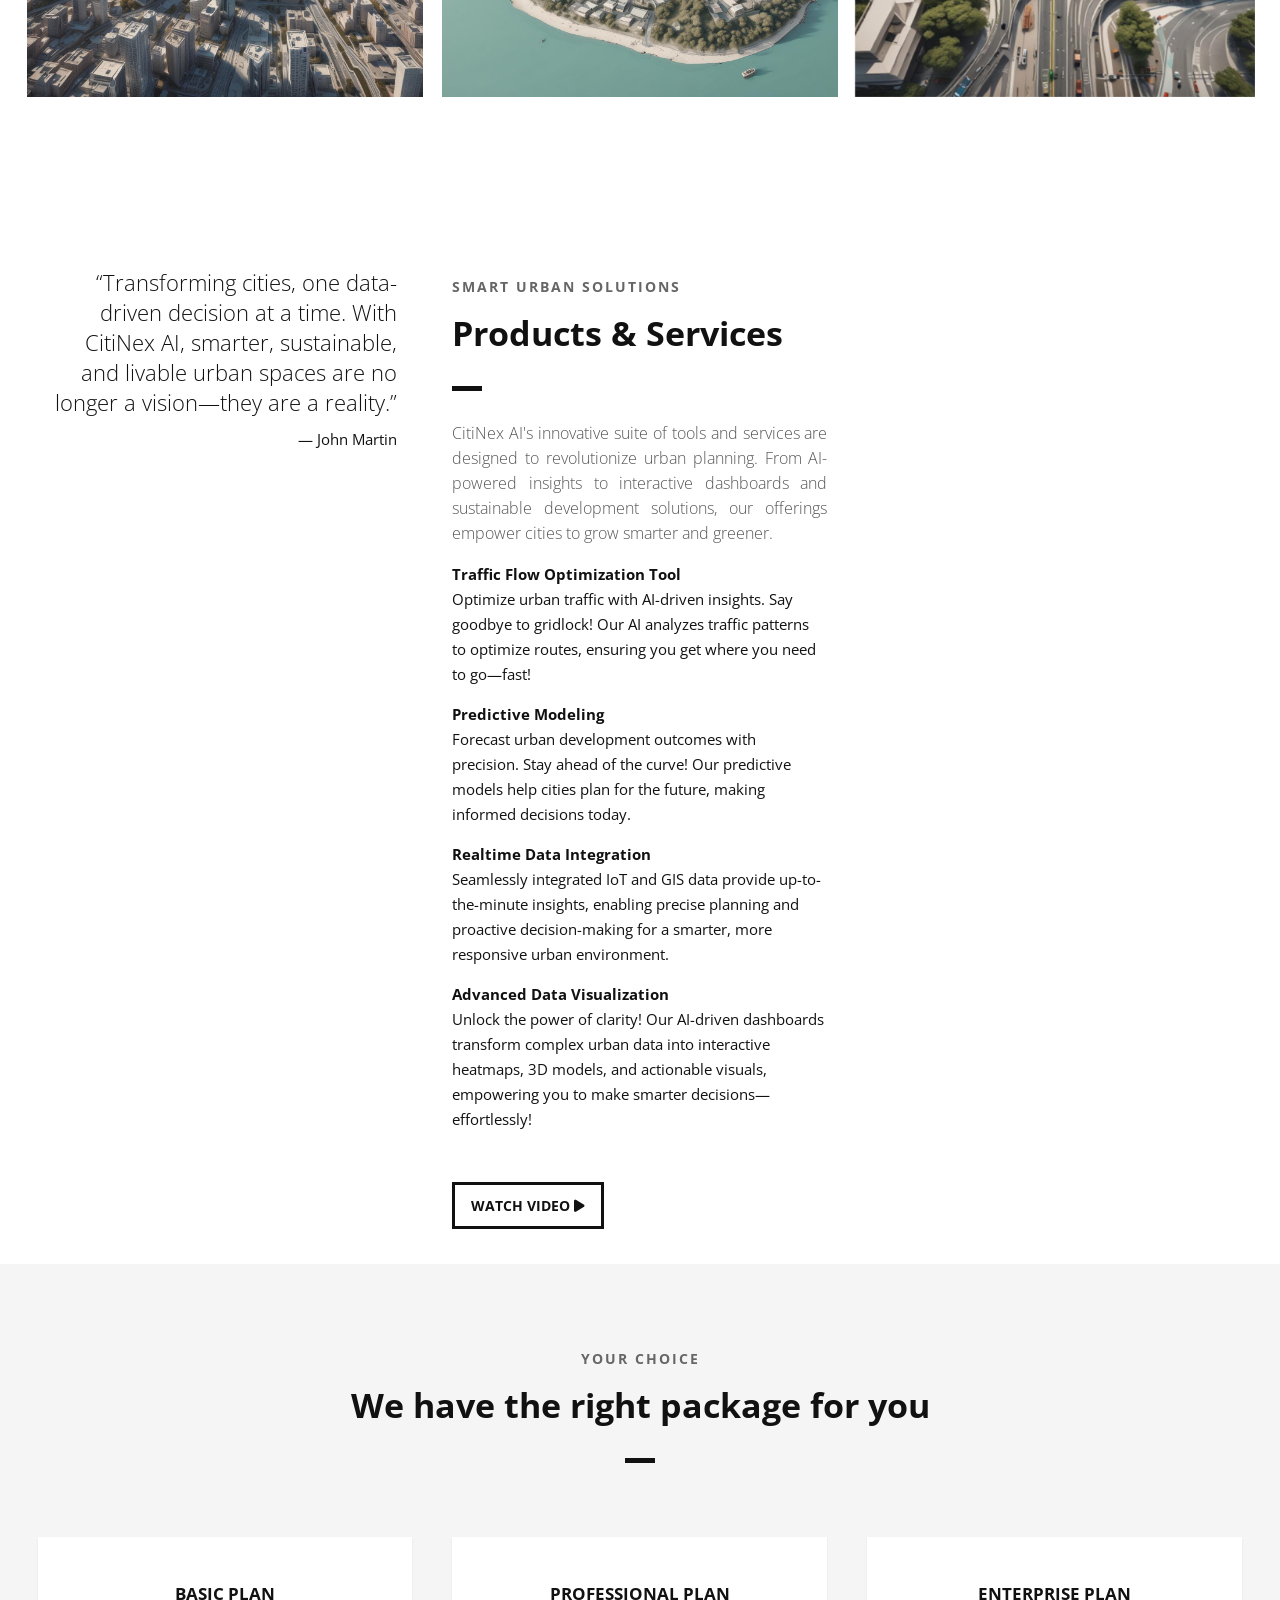
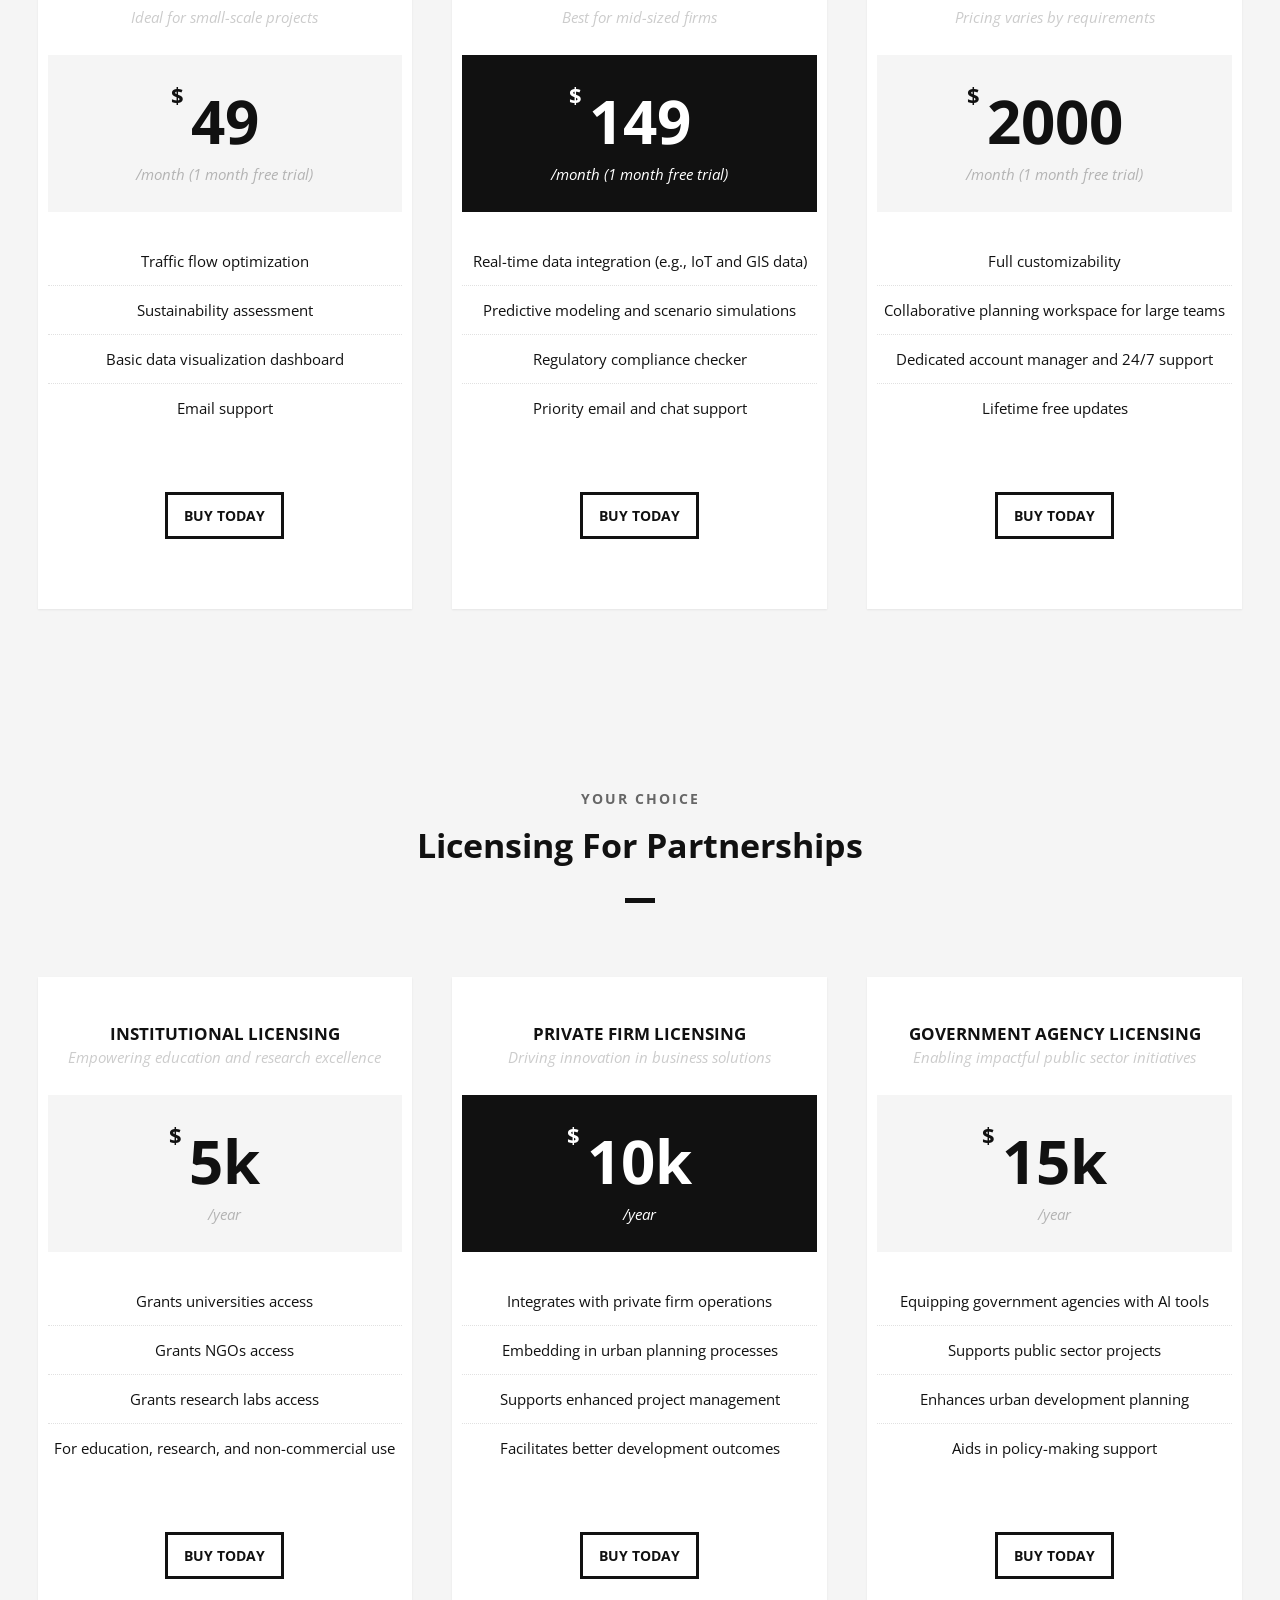
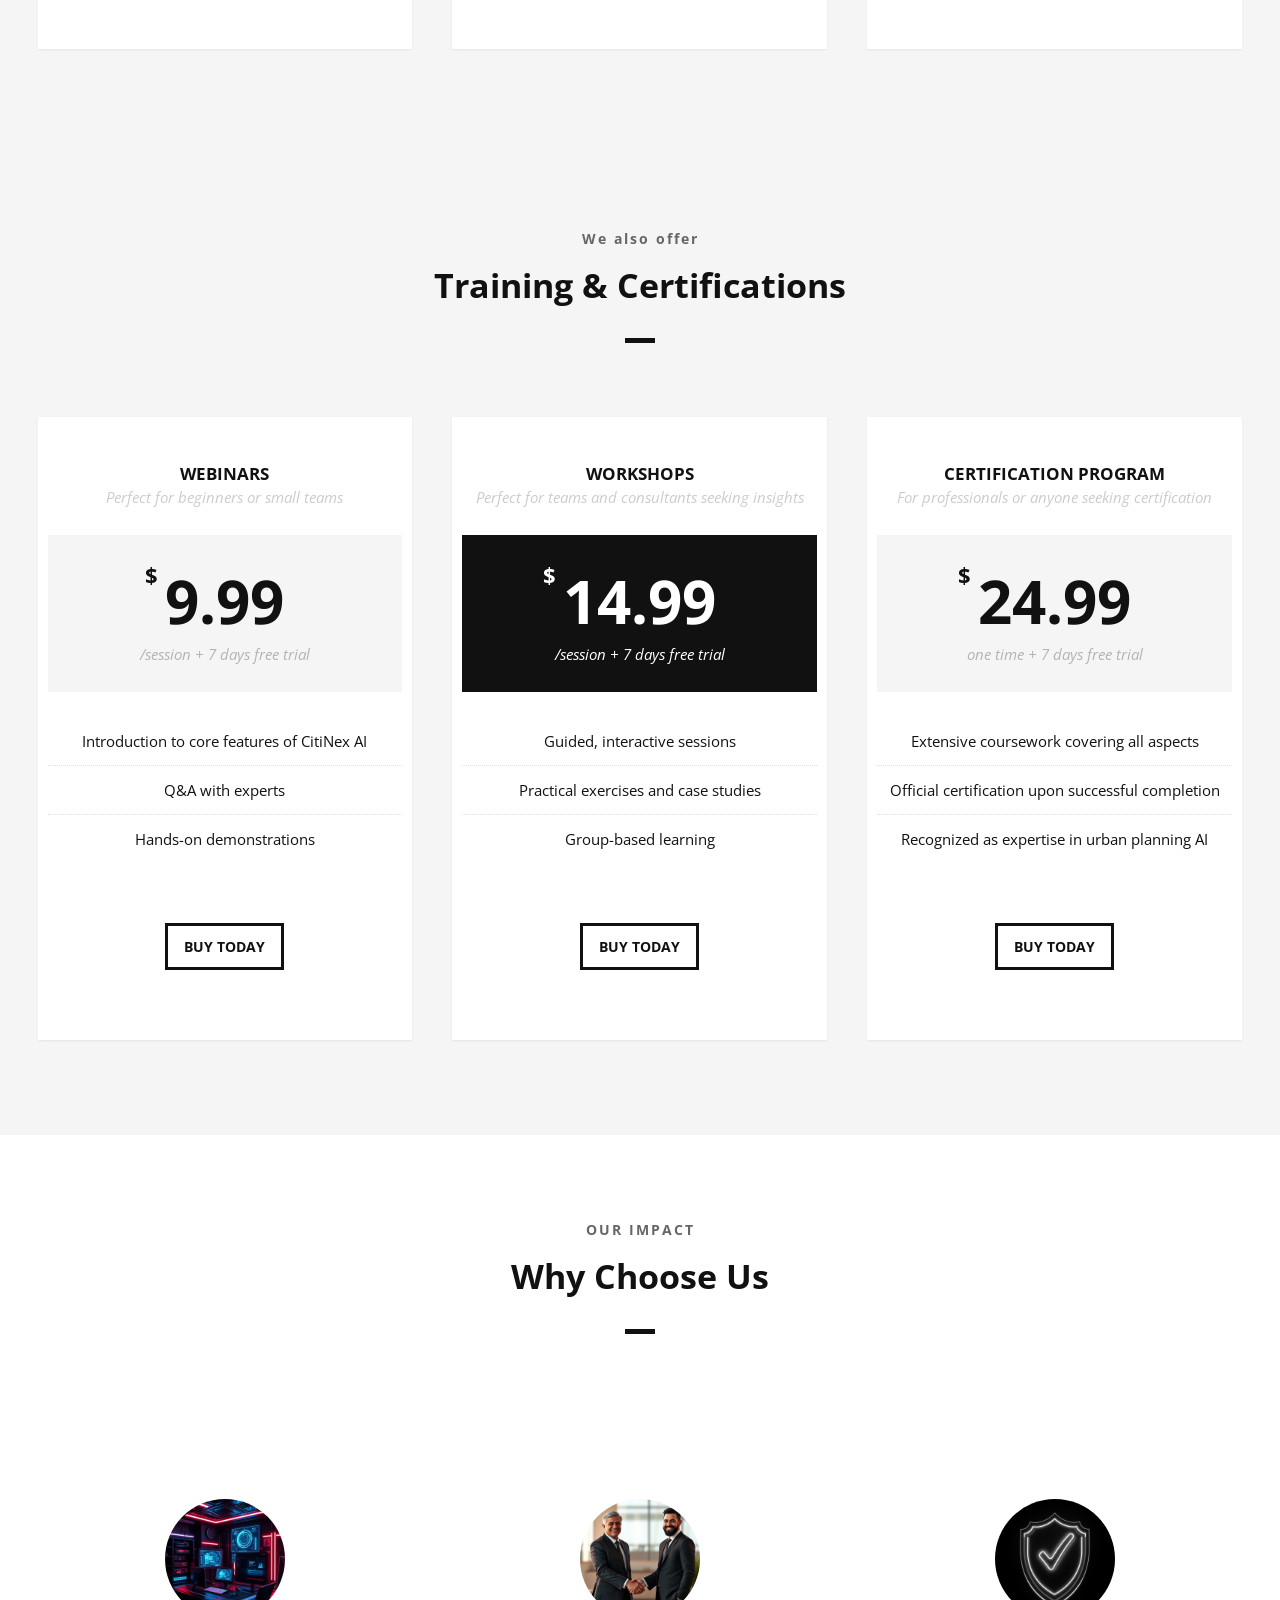
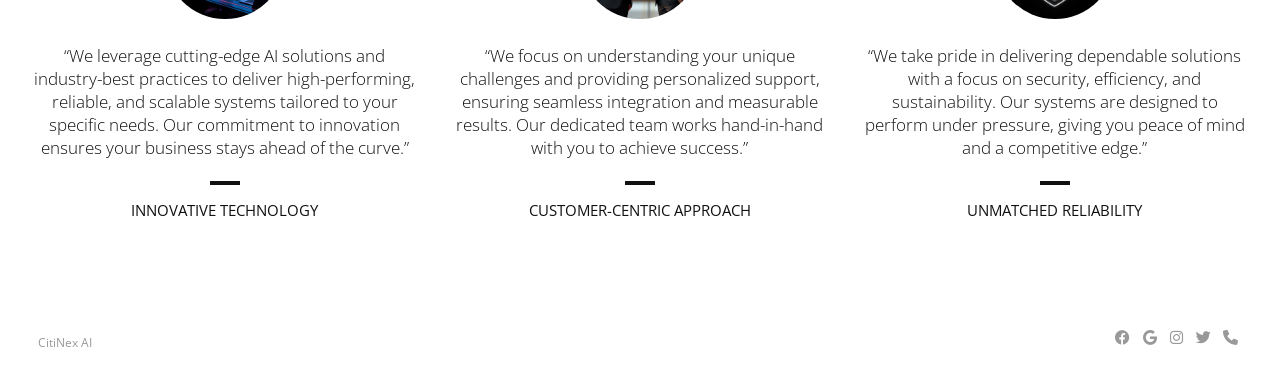
==== commit 2b9755ef: "Update index.html" ====
--- a/index.html
+++ b/index.html
@@ -672,7 +672,18 @@
 </div>
 
 <!-- JavaScript resources -->
-
+<script src="js/jquery.1.8.3.min.js"></script>
+<script src="js/wow.min.js"></script>
+<script src="js/featherlight.min.js"></script>
+<script src="js/featherlight.gallery.min.js"></script>
+<script src="js/jquery.enllax.min.js"></script>
+<script src="js/jquery.scrollUp.min.js"></script>
+<script src="js/jquery.easing.min.js"></script>
+<script src="js/jquery.stickyNavbar.min.js"></script>
+<script src="js/jquery.waypoints.min.js"></script>
+<script src="js/images-loaded.min.js"></script>
+<script src="js/lightbox.min.js"></script>
+<script src="js/site.js"></script>
 
 </body>
 </html>
